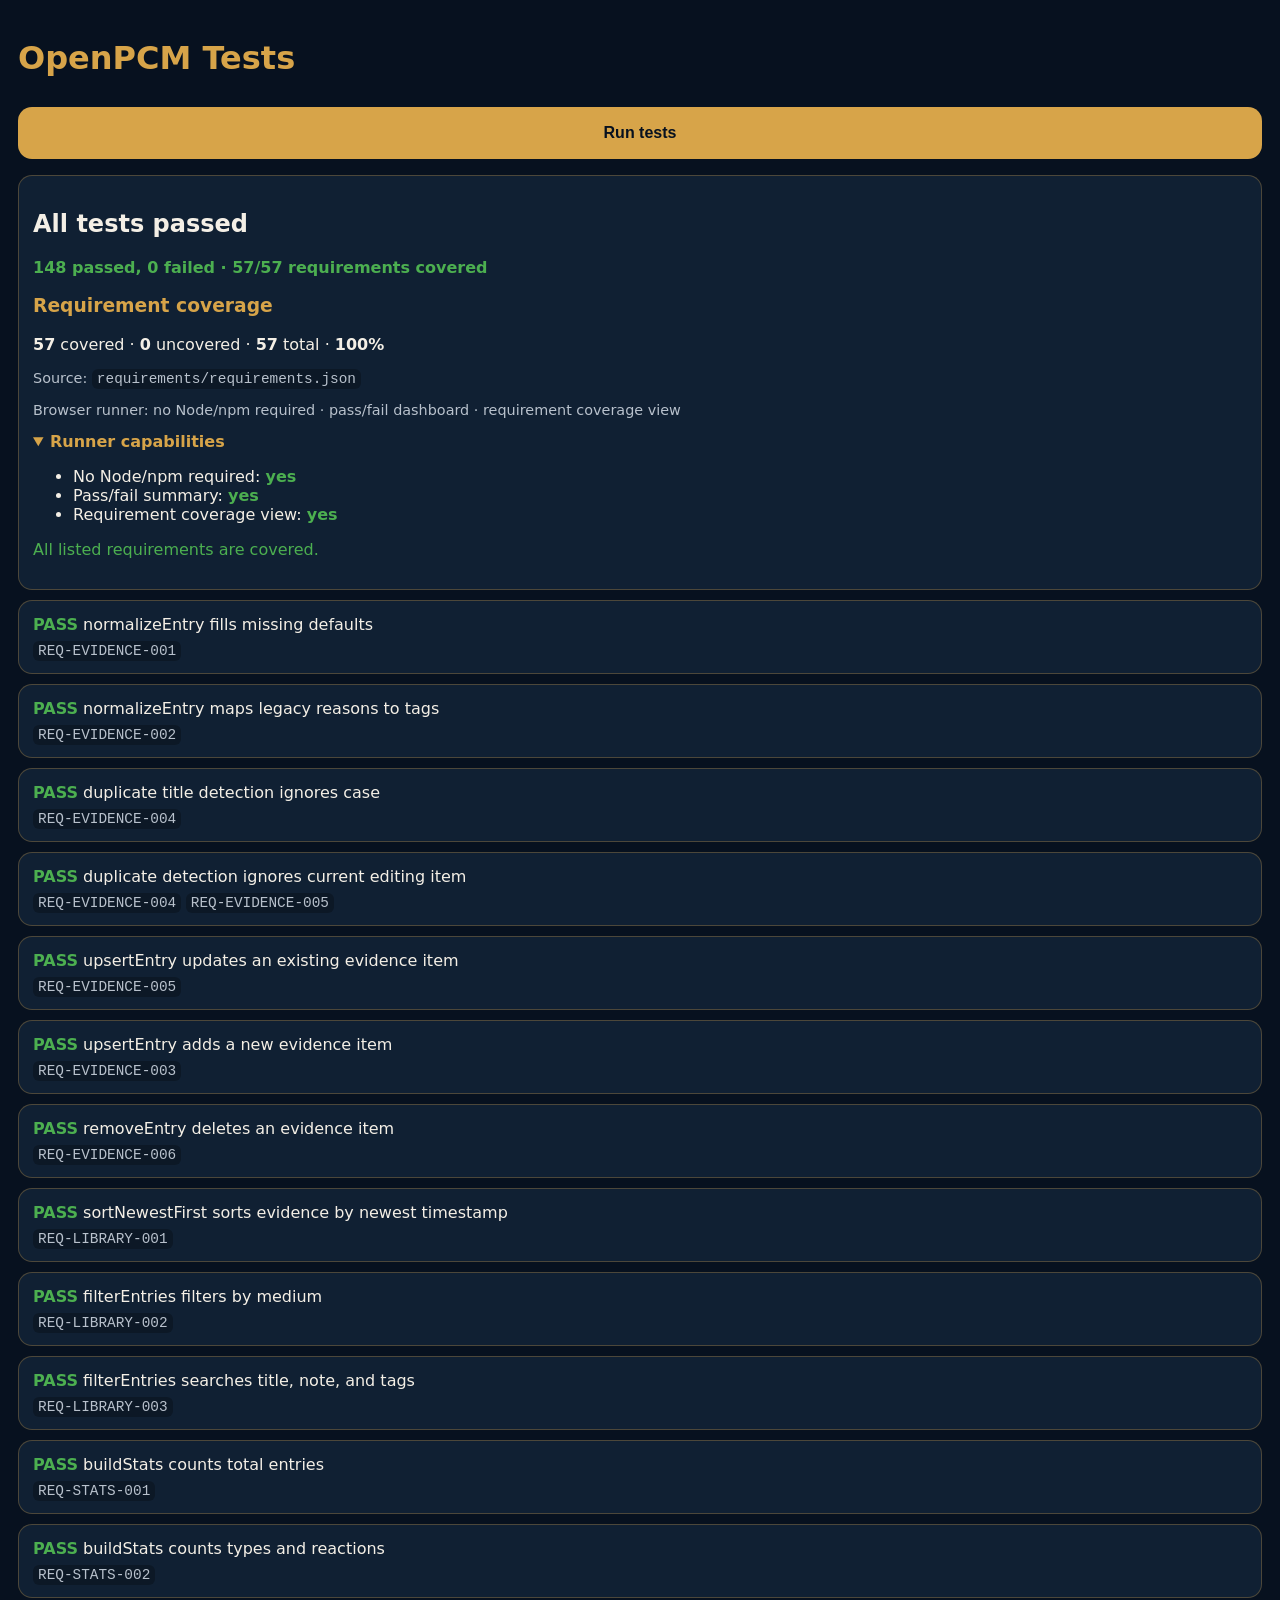
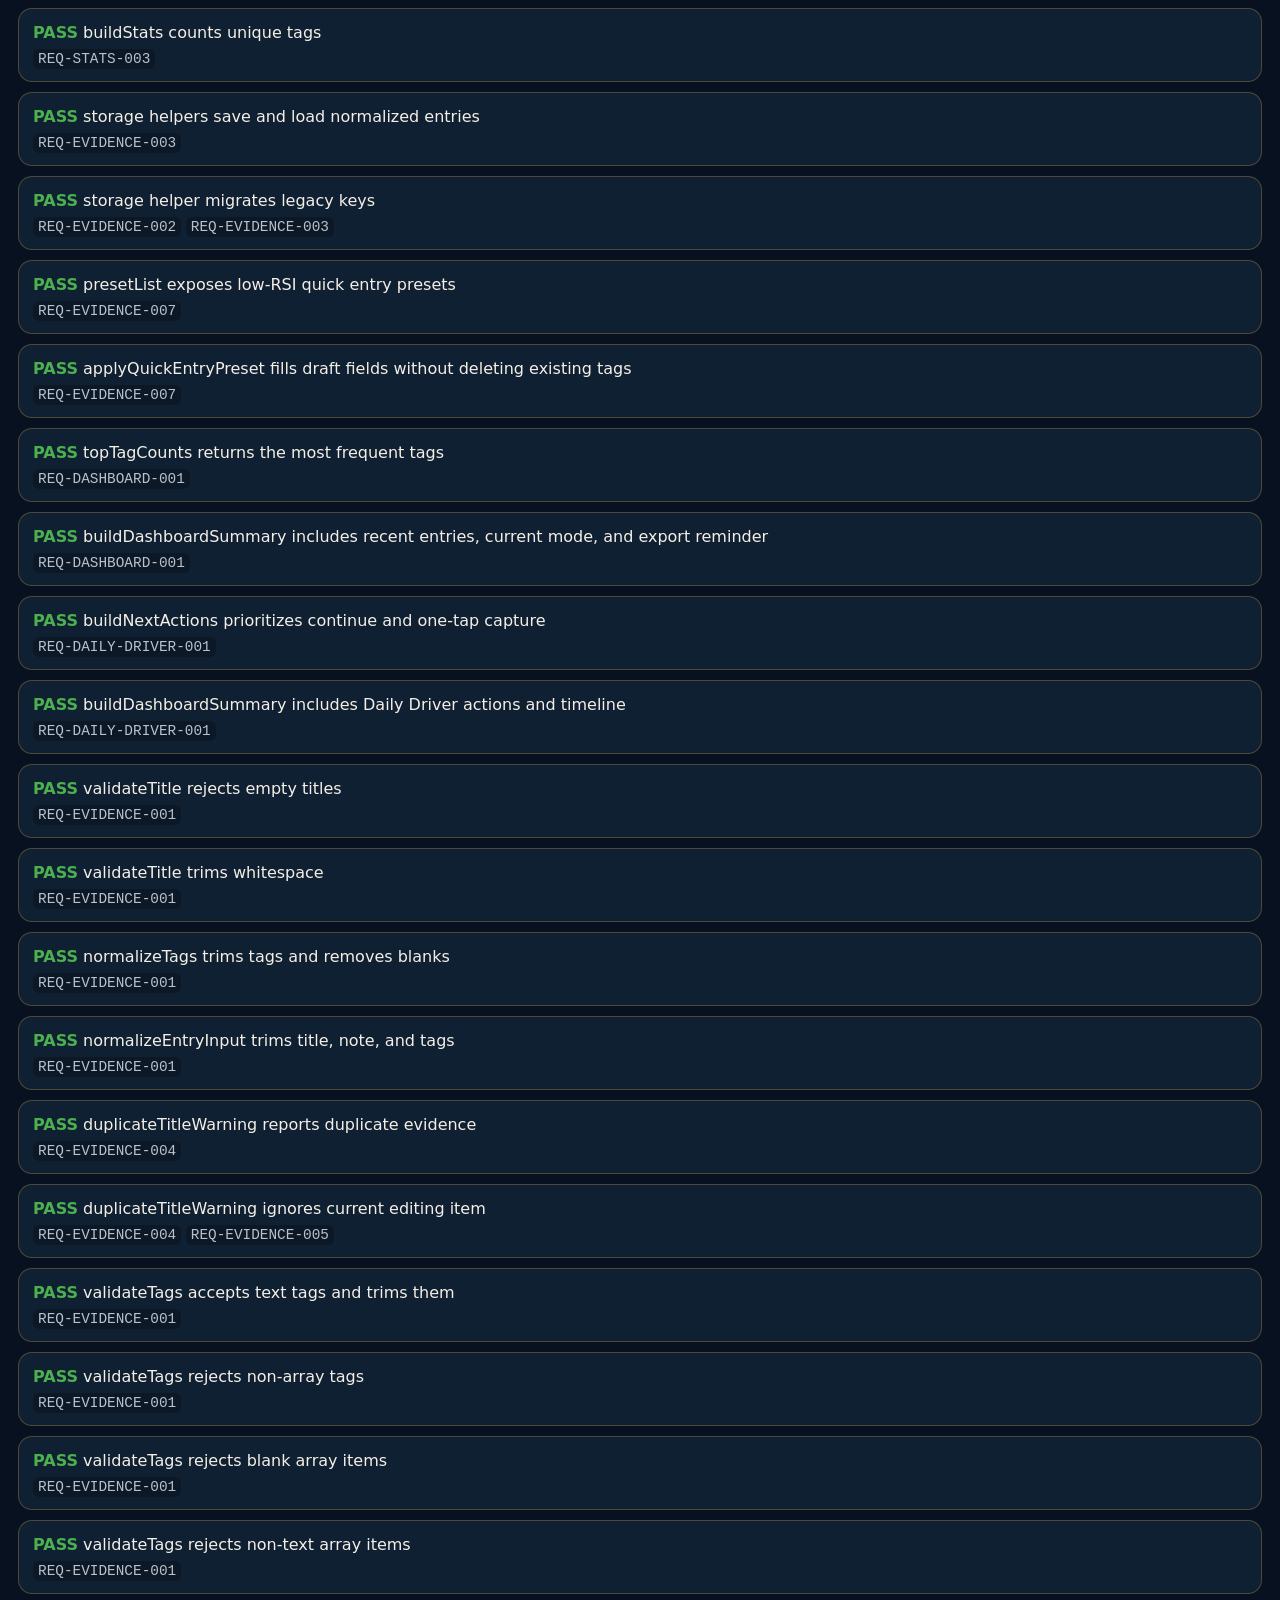
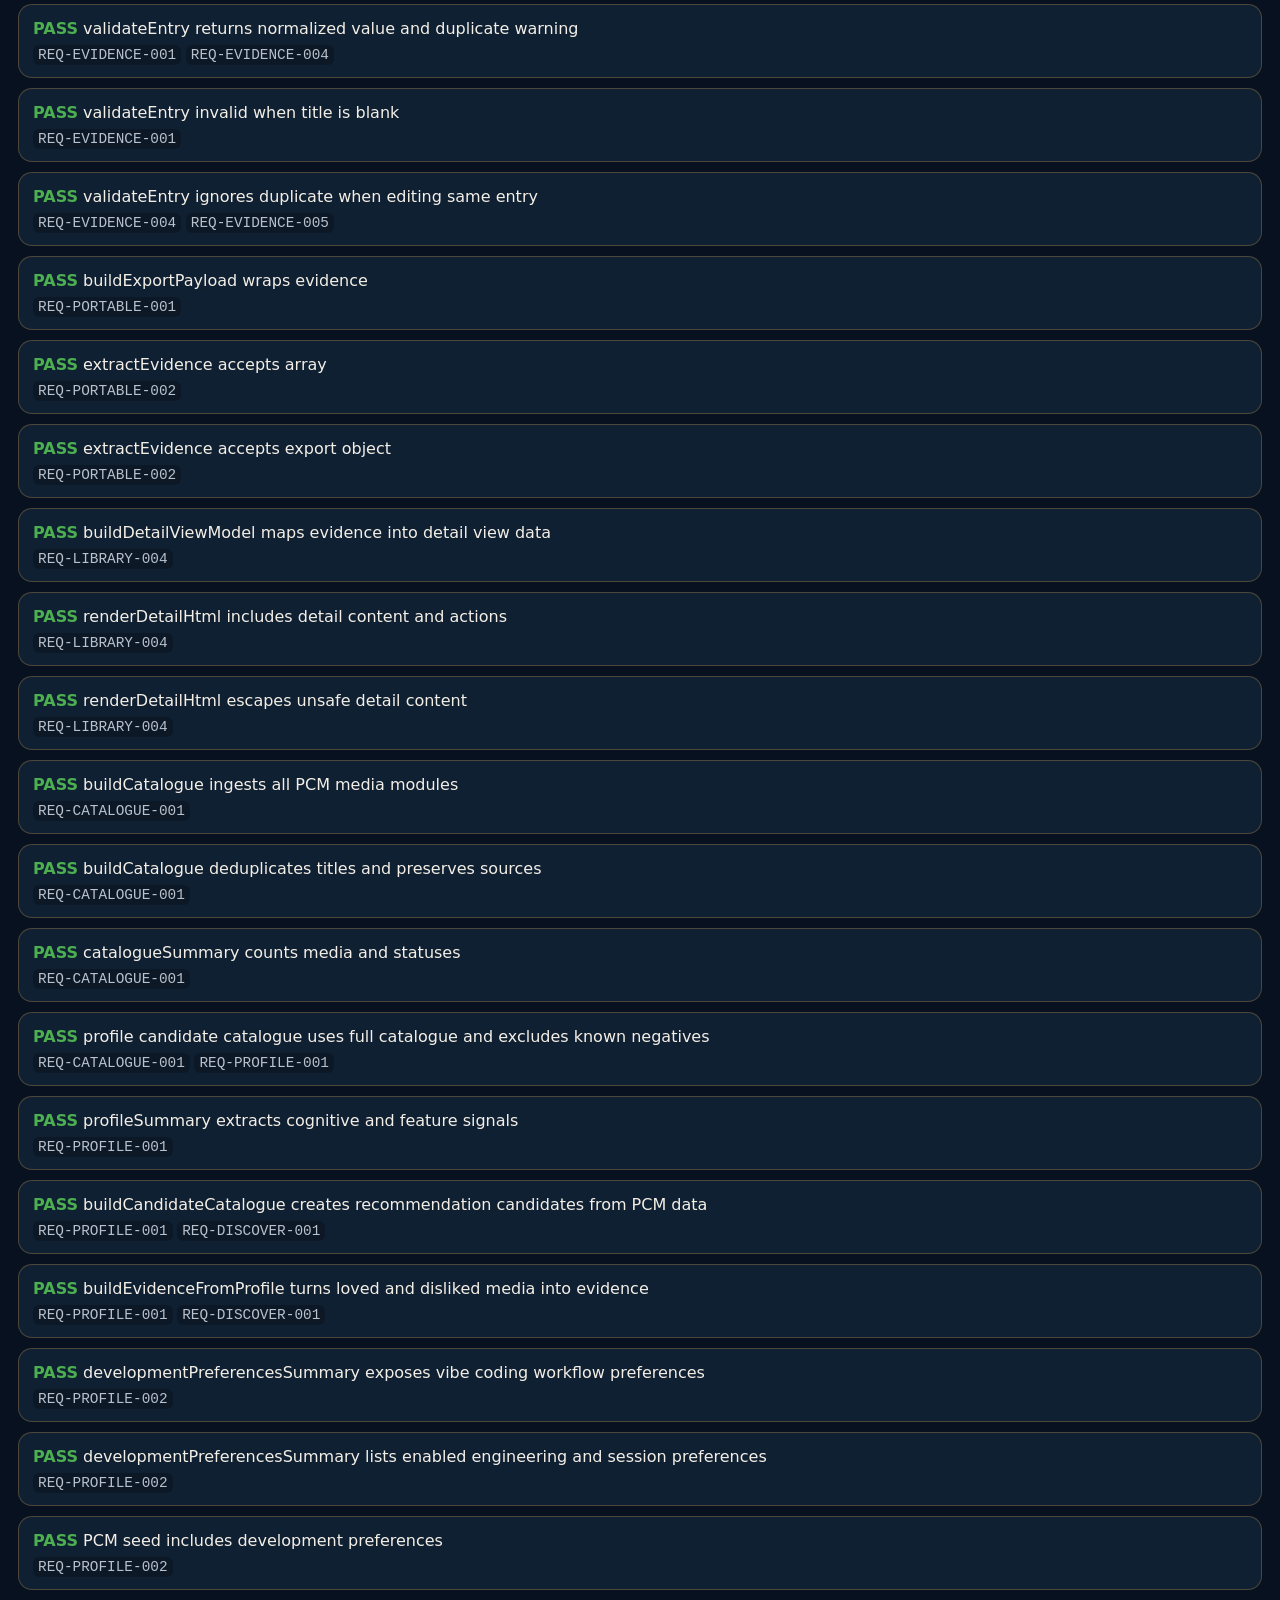
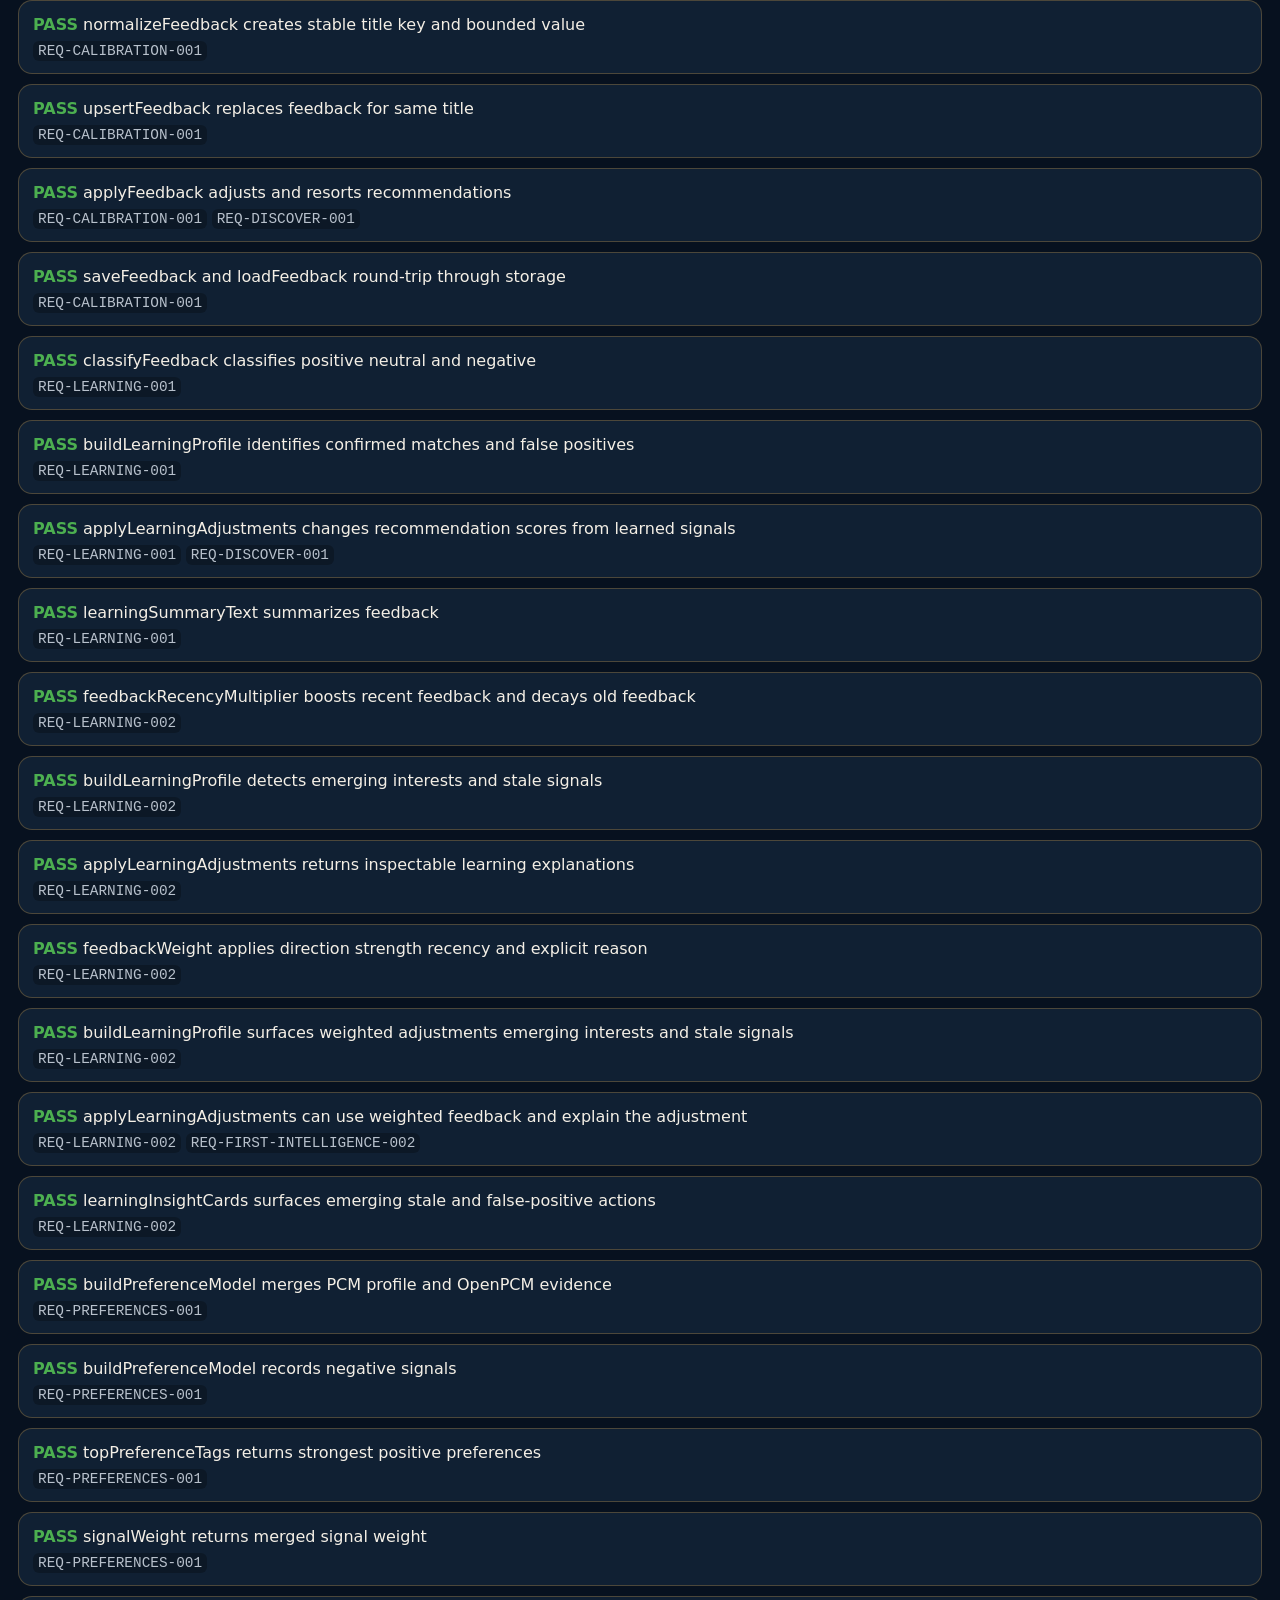
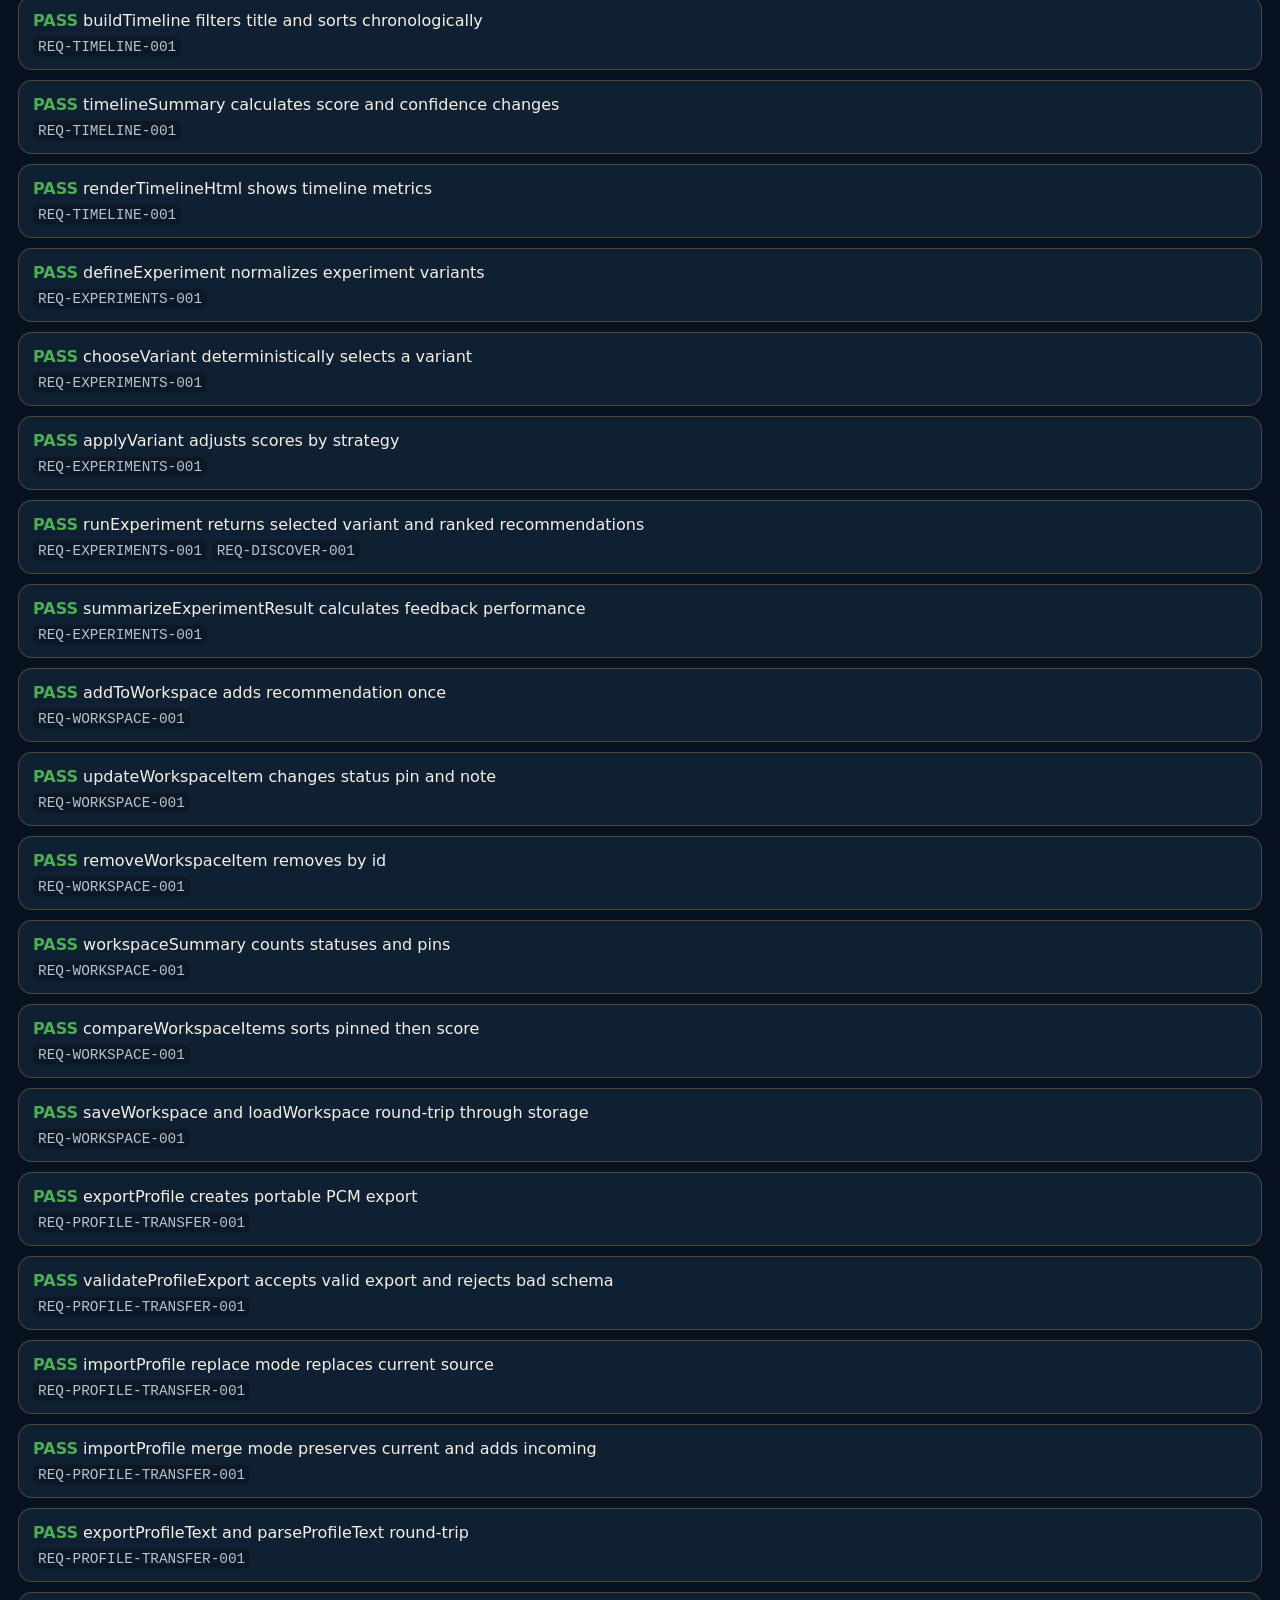
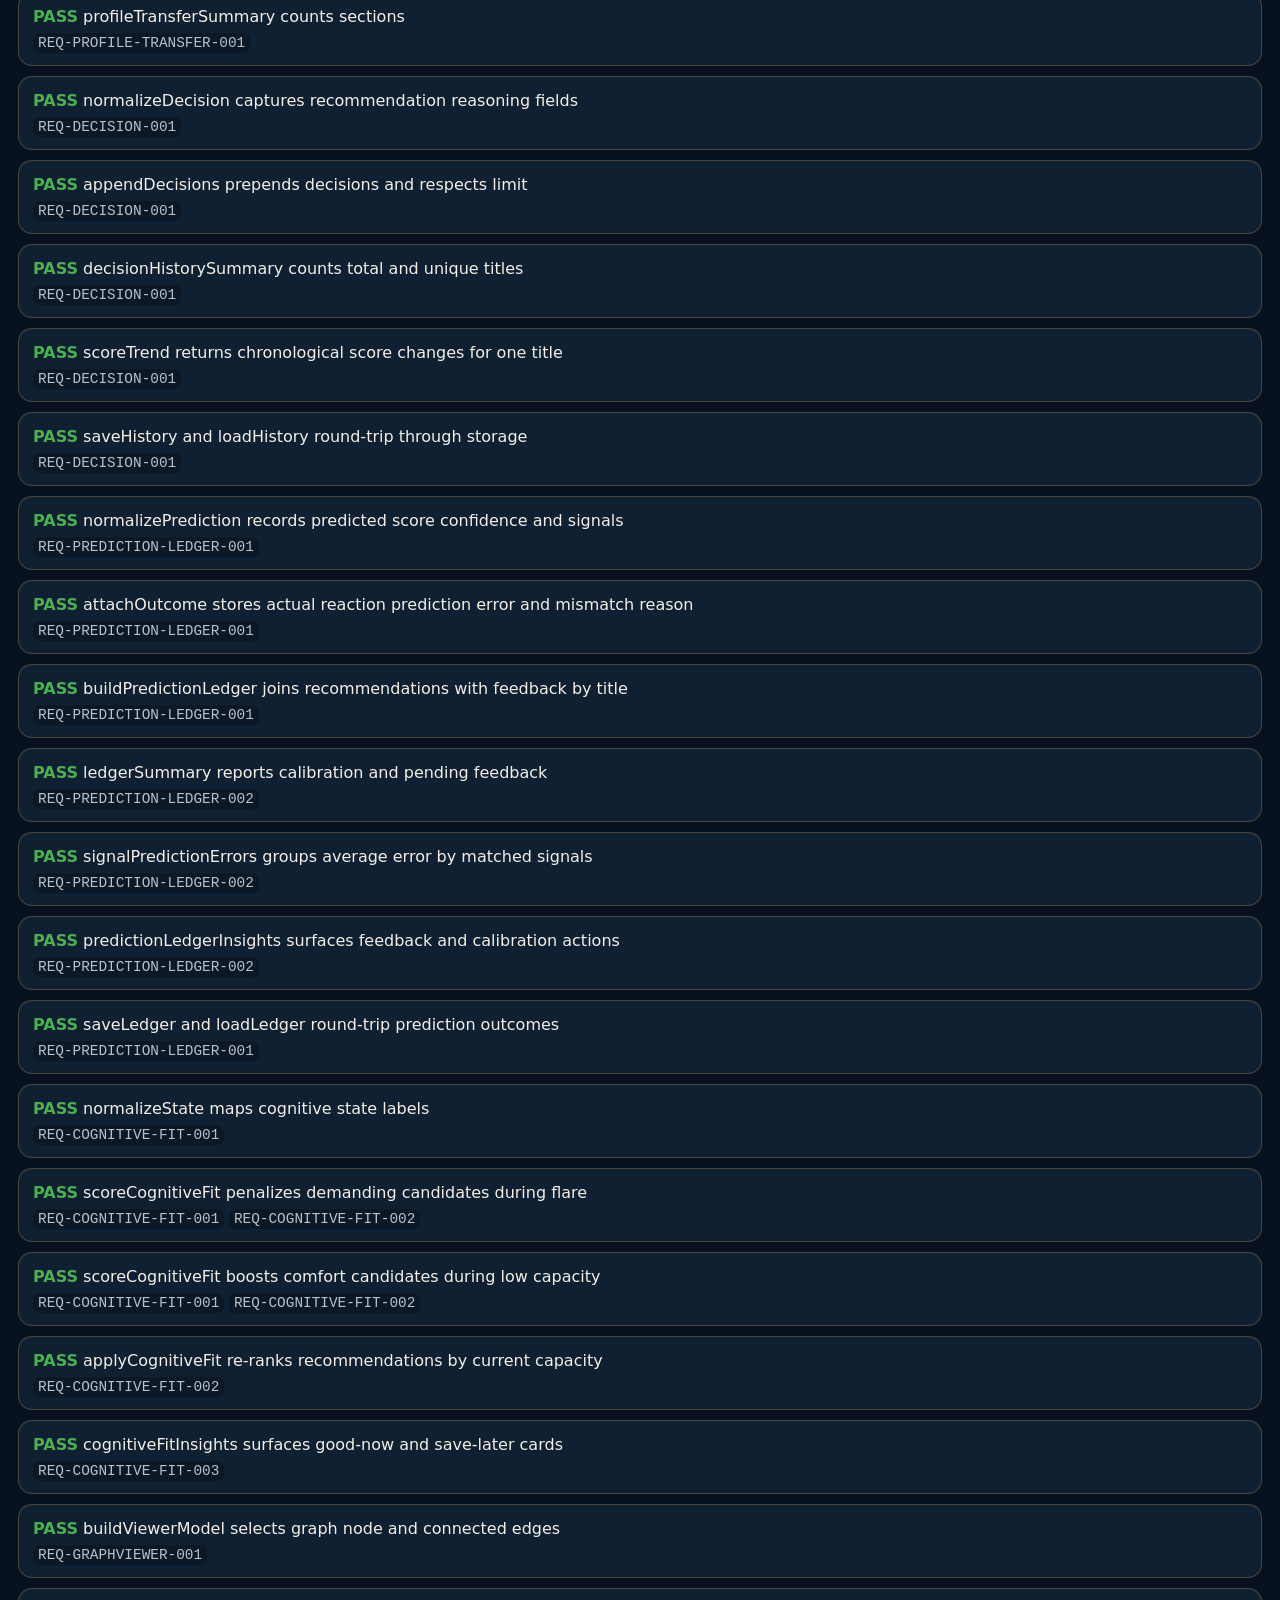
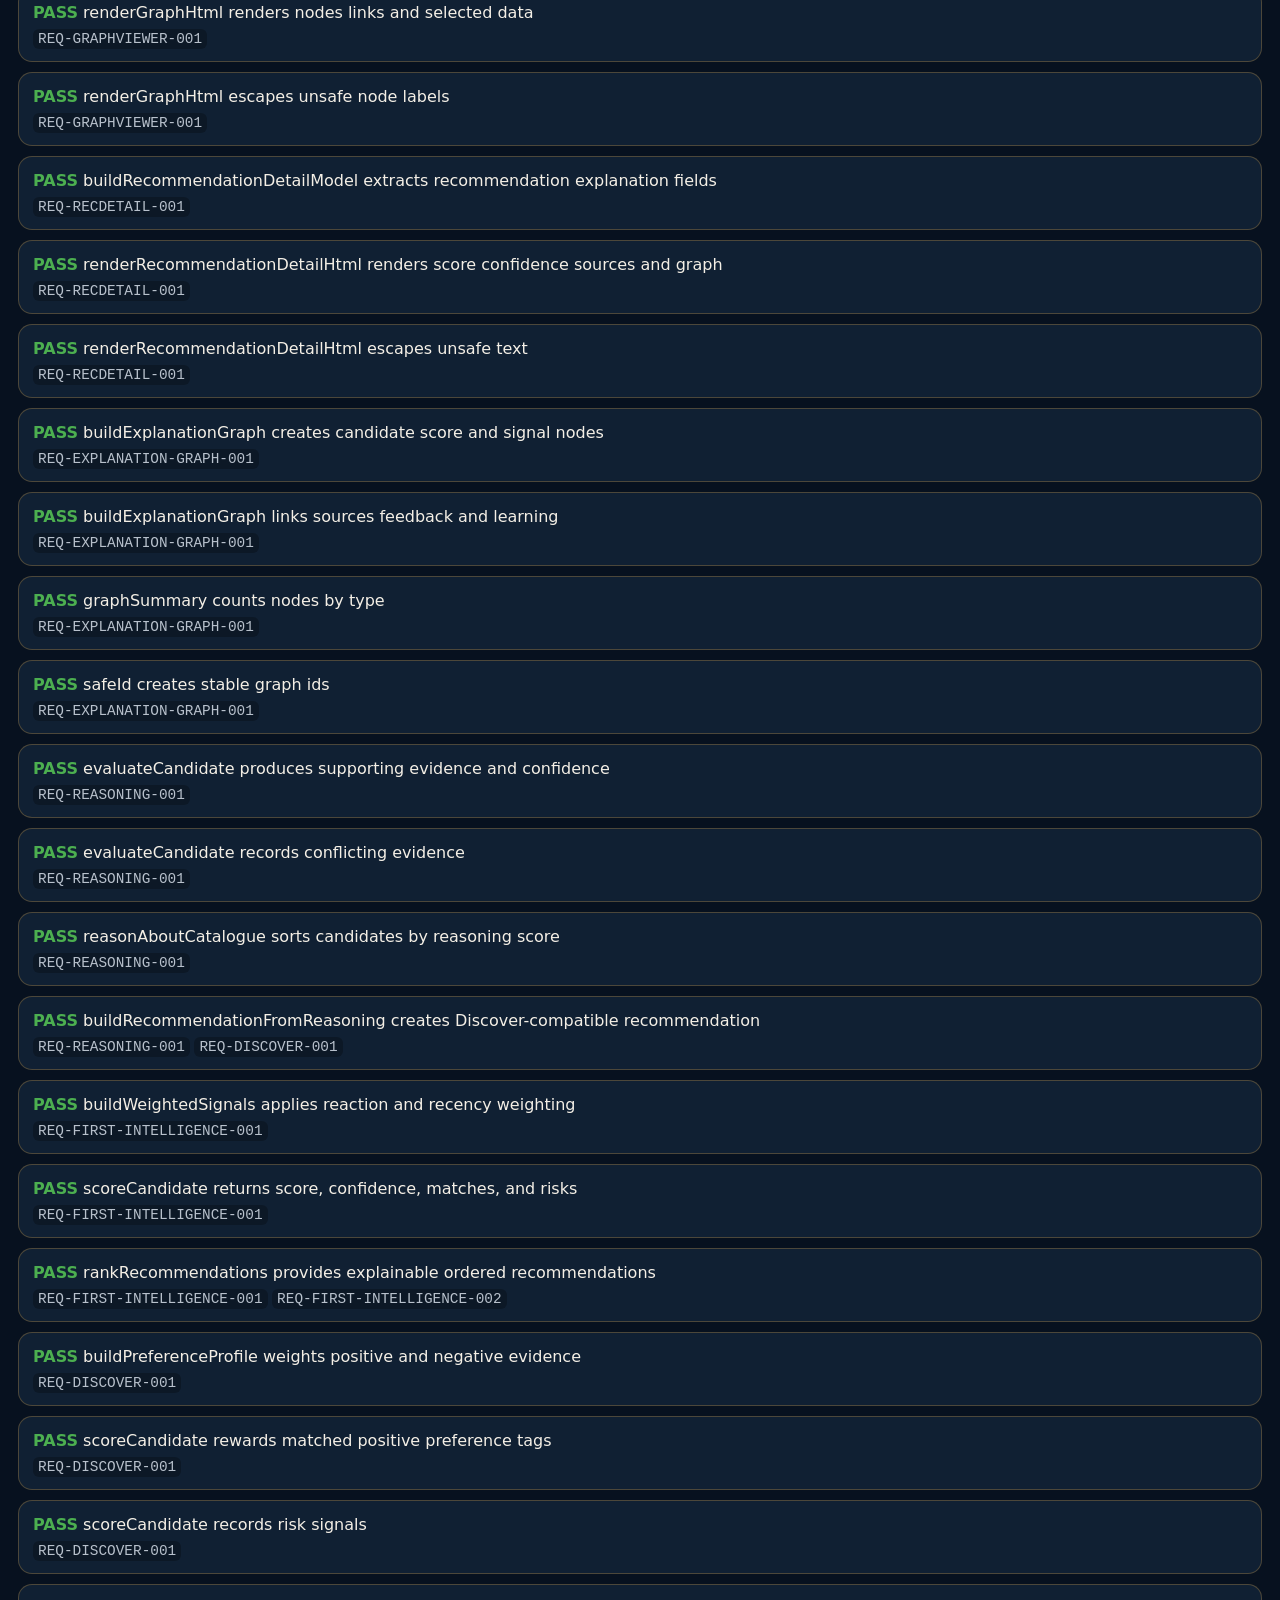
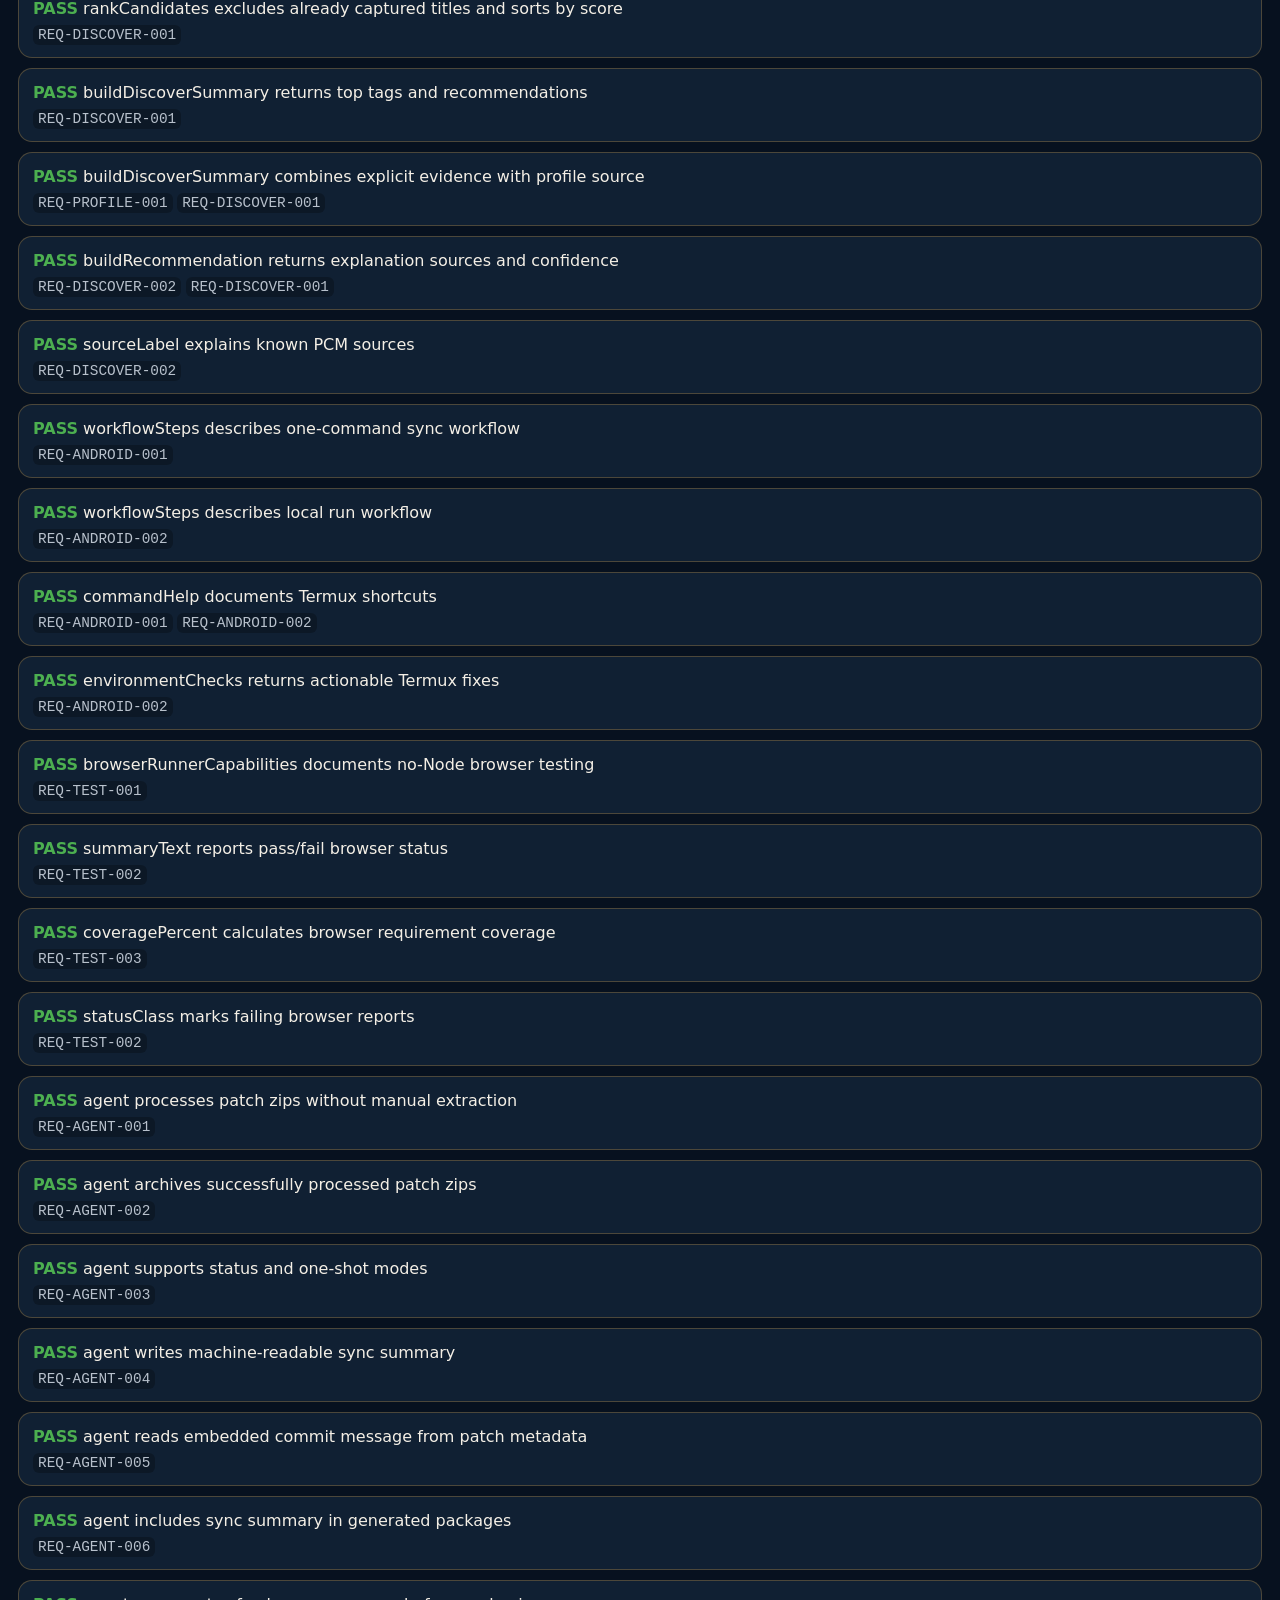
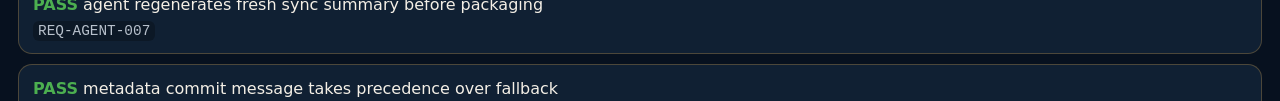
==== tests/test.html @ 7d09551d "feat(recommendations): add prediction ledger calibration loop" ====
<!doctype html>
<html lang="en">
<head>
  <meta charset="utf-8">
  <title>OpenPCM Tests</title>
  <meta name="viewport" content="width=device-width, initial-scale=1">
  <style>
    :root { --bg:#07111f; --surface:#102033; --text:#f4efe6; --muted:#b8c1cc; --gold:#d7a449; --green:#4caf50; --red:#c94b4b; }
    body { margin:0; background:var(--bg); color:var(--text); font-family:system-ui,sans-serif; padding:18px; }
    h1,h3 { color:var(--gold); }
    .summary,.test { background:var(--surface); border:1px solid rgba(215,164,73,.3); border-radius:14px; padding:14px; margin-bottom:10px; }
    .pass { color:var(--green); } .fail { color:var(--red); }
    .reqs { margin-top:8px; color:var(--muted); font-size:.9rem; }
    code { background:rgba(0,0,0,.25); border-radius:6px; padding:2px 5px; }
    pre { white-space:pre-wrap; color:var(--muted); }
    button { width:100%; min-height:52px; border-radius:14px; border:none; background:var(--gold); color:#07111f; font-weight:800; font-size:1rem; margin:8px 0 16px; }
    summary { cursor:pointer; color:var(--gold); font-weight:700; }
  </style>
</head>
<body>
  <h1>OpenPCM Tests</h1>
  <button id="run">Run tests</button>
  <div id="results"></div>

  <script src="../src/data/pcm-seed.js"></script>
  <script src="../src/core/evidence.js"></script>
  <script src="../src/core/validation.js"></script>
  <script src="../src/core/detail.js"></script>
  <script src="../src/core/portable.js"></script>
  <script src="../src/core/catalogue.js"></script>
  <script src="../src/core/profile.js"></script>
  <script src="../src/core/calibration.js"></script>
  <script src="../src/core/learning.js"></script>
  <script src="../src/core/preferences.js"></script>
  <script src="../src/core/explanation-graph.js"></script>
  <script src="../src/core/reasoning.js"></script>
  <script src="../src/core/first-intelligence.js"></script>
  <script src="../src/core/discover.js"></script>
  <script src="../src/core/decision-history.js"></script>
  <script src="../src/core/prediction-ledger.js"></script>
  <script src="../src/core/cognitive-fit.js"></script>
  <script src="../src/core/recommendation-timeline.js"></script>
  <script src="../src/core/experiments.js"></script>
  <script src="../src/core/workspace.js"></script>
  <script src="../src/core/profile-transfer.js"></script>
  <script src="../src/core/graph-viewer.js"></script>
  <script src="../src/core/recommendation-detail.js"></script>
  <script src="../src/core/android-workflow.js"></script>
  <script src="../src/core/browser-testing.js"></script>
  <script src="test-harness.js"></script>
  <script src="test-runner.js"></script>
  <script src="evidence-tests.js"></script>
  <script src="validation-tests.js"></script>
  <script src="portable-tests.js"></script>
  <script src="detail-tests.js"></script>
  <script src="catalogue-tests.js"></script>
  <script src="profile-tests.js"></script>
  <script src="profile-devprefs-tests.js"></script>
  <script src="calibration-tests.js"></script>
  <script src="learning-tests.js"></script>
  <script src="preferences-tests.js"></script>
  <script src="recommendation-timeline-tests.js"></script>
  <script src="experiments-tests.js"></script>
  <script src="workspace-tests.js"></script>
  <script src="profile-transfer-tests.js"></script>
  <script src="decision-history-tests.js"></script>
  <script src="prediction-ledger-tests.js"></script>
  <script src="cognitive-fit-tests.js"></script>
  <script src="graph-viewer-tests.js"></script>
  <script src="recommendation-detail-tests.js"></script>
  <script src="explanation-graph-tests.js"></script>
  <script src="reasoning-tests.js"></script>
  <script src="first-intelligence-tests.js"></script>
  <script src="discover-tests.js"></script>
  <script src="android-workflow-tests.js"></script>
  <script src="browser-testing-tests.js"></script>
  <script src="agent-tests.js"></script>
</body>
</html>
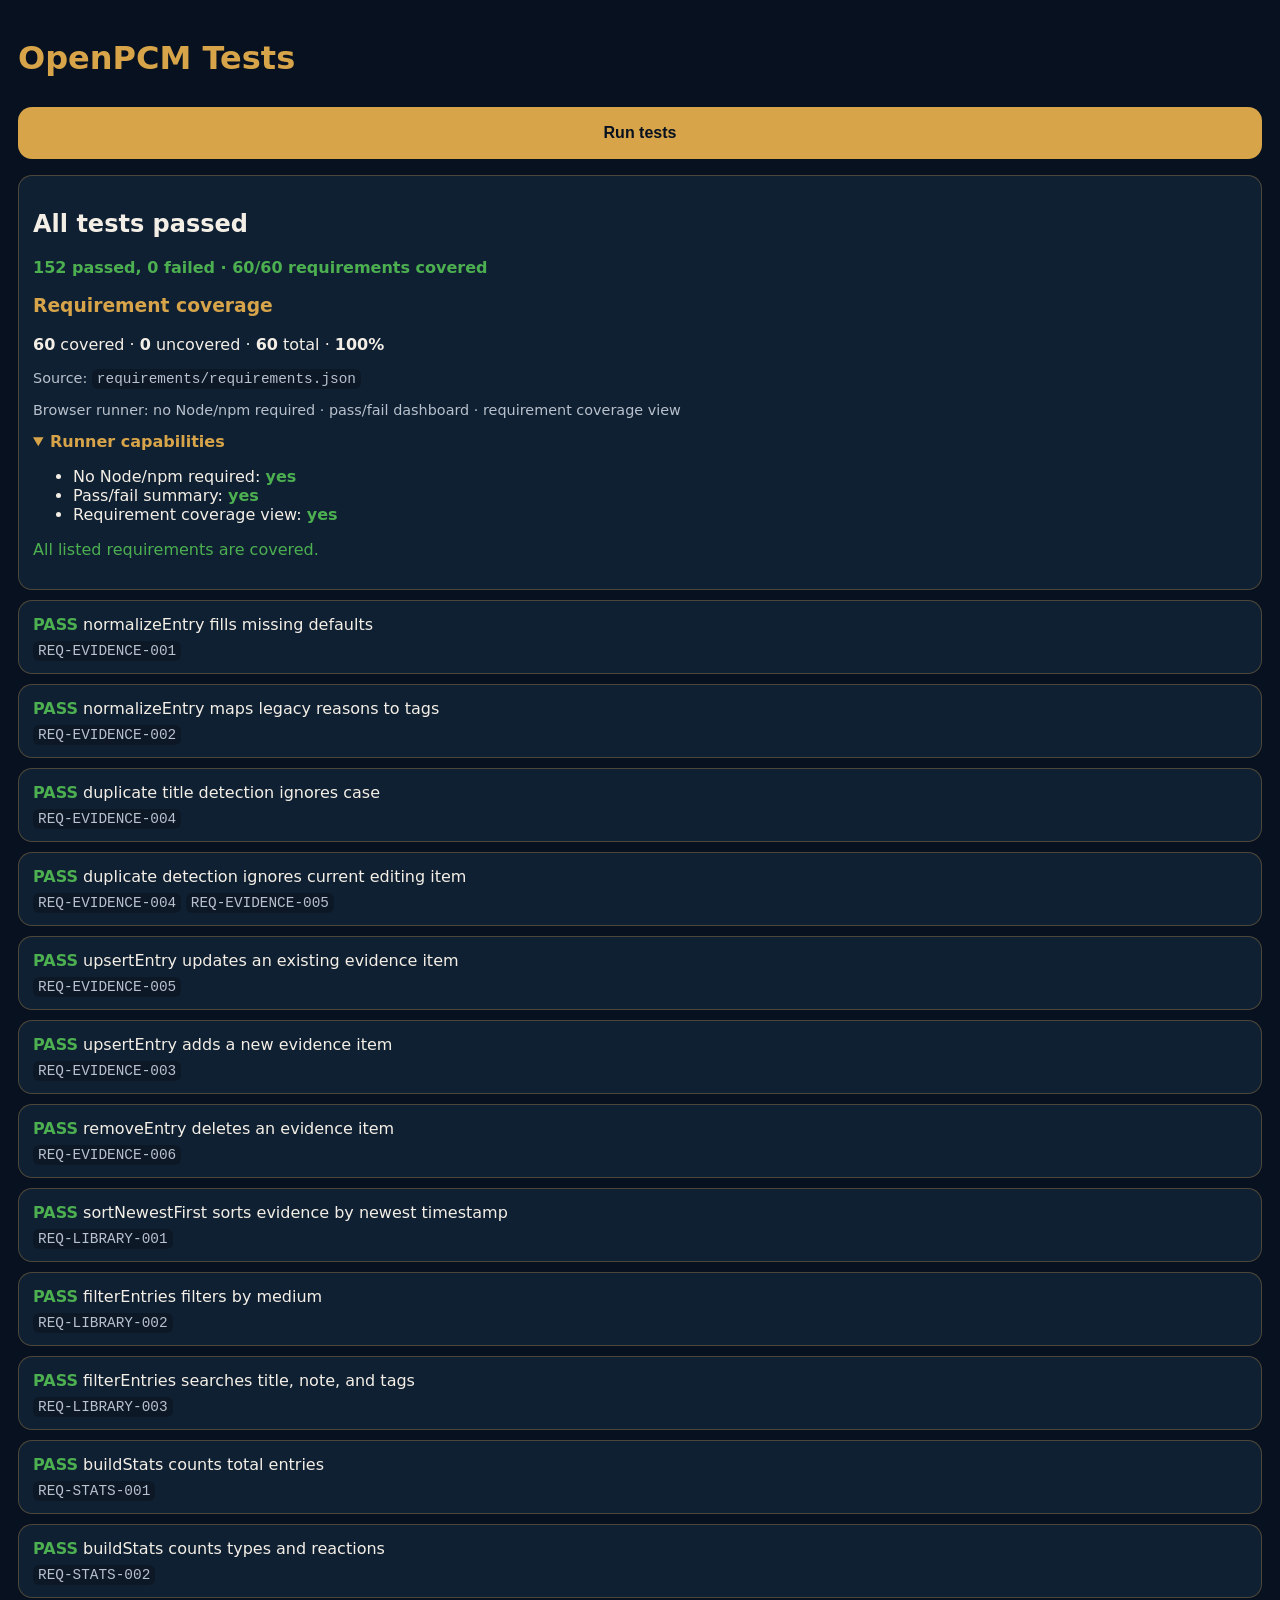
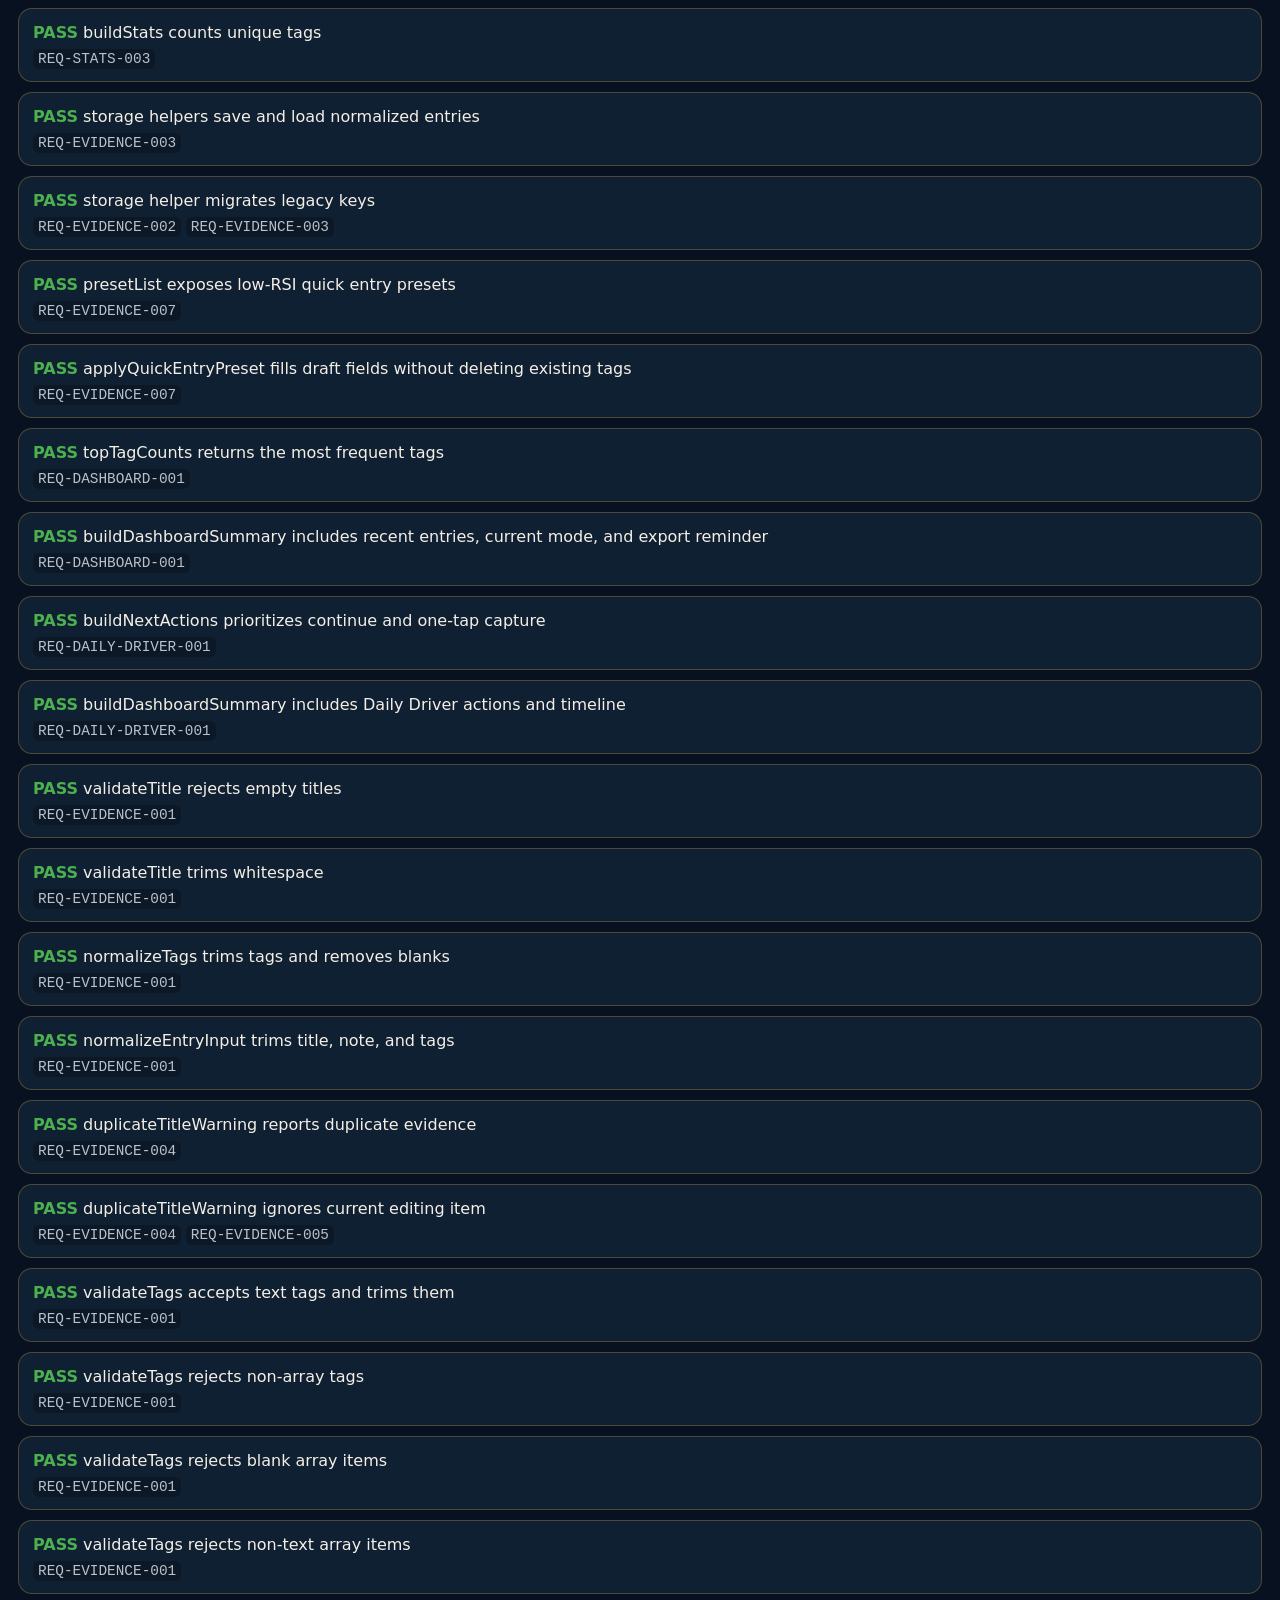
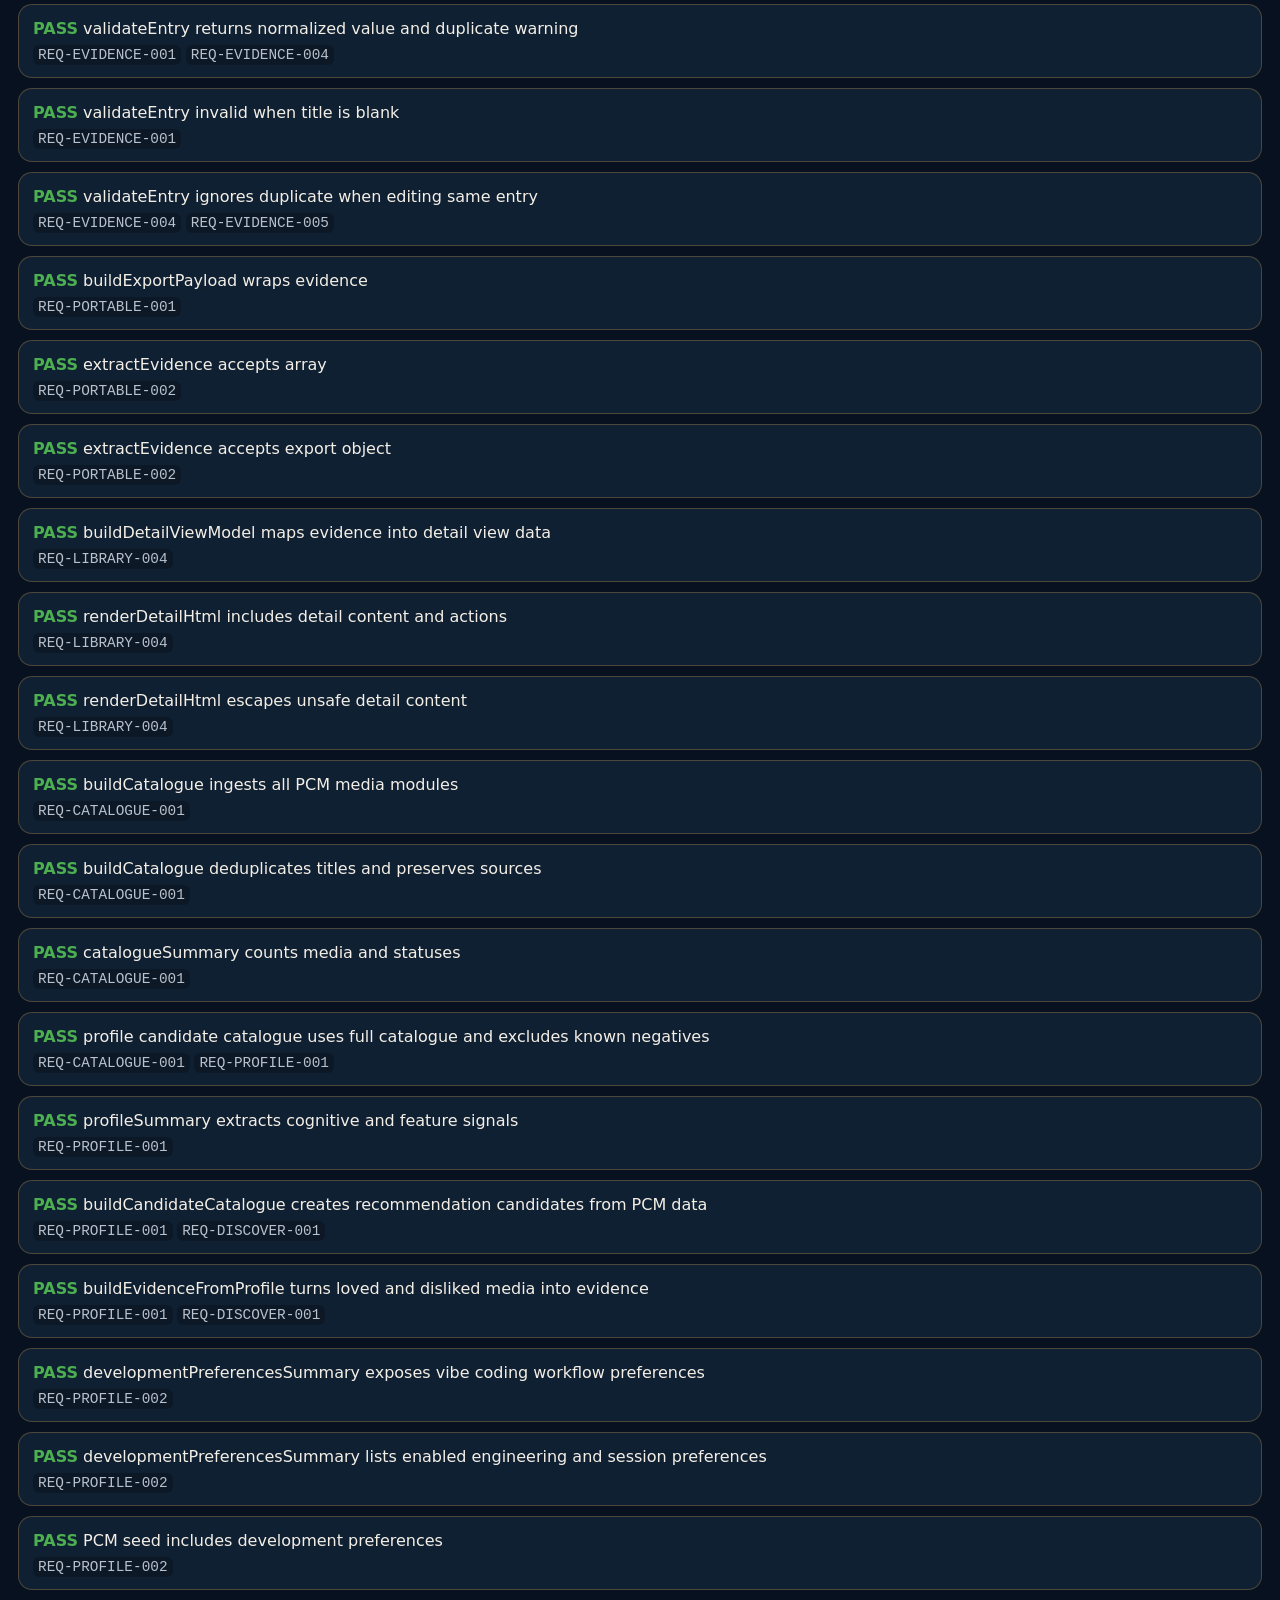
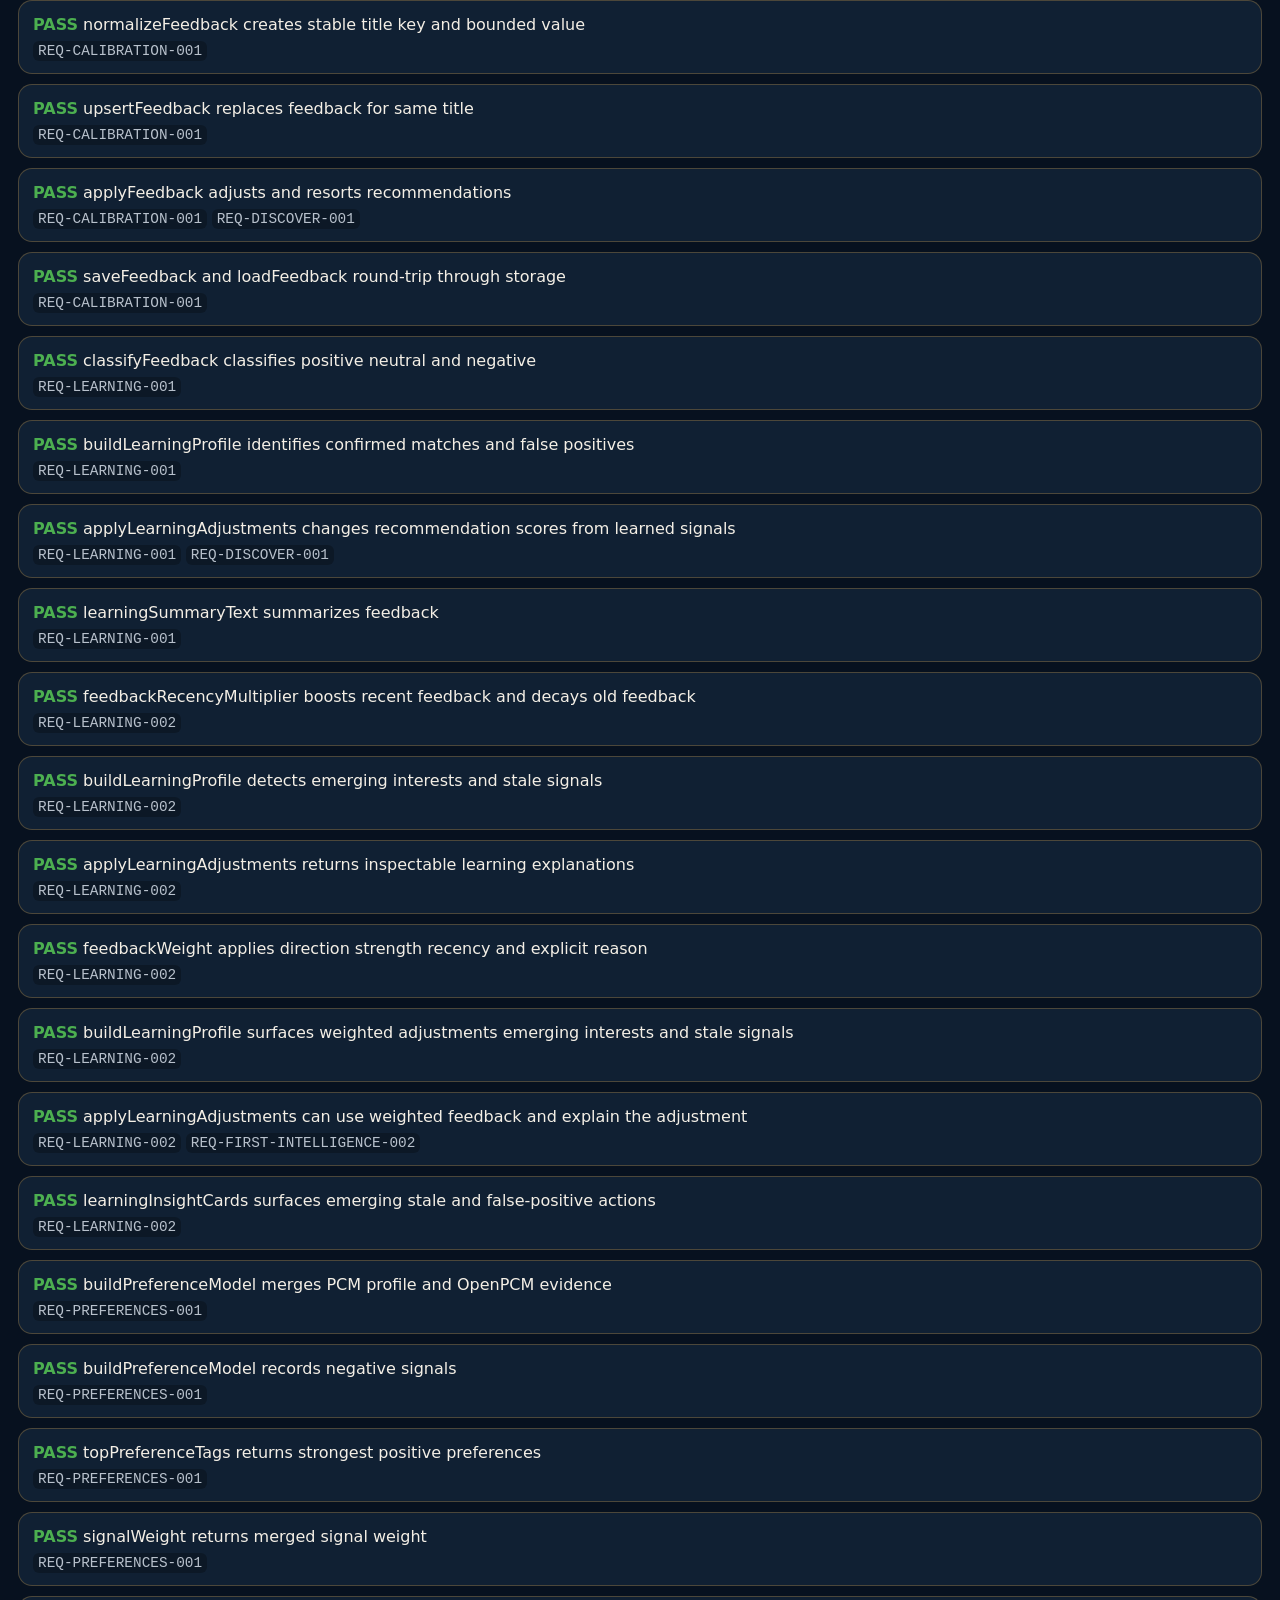
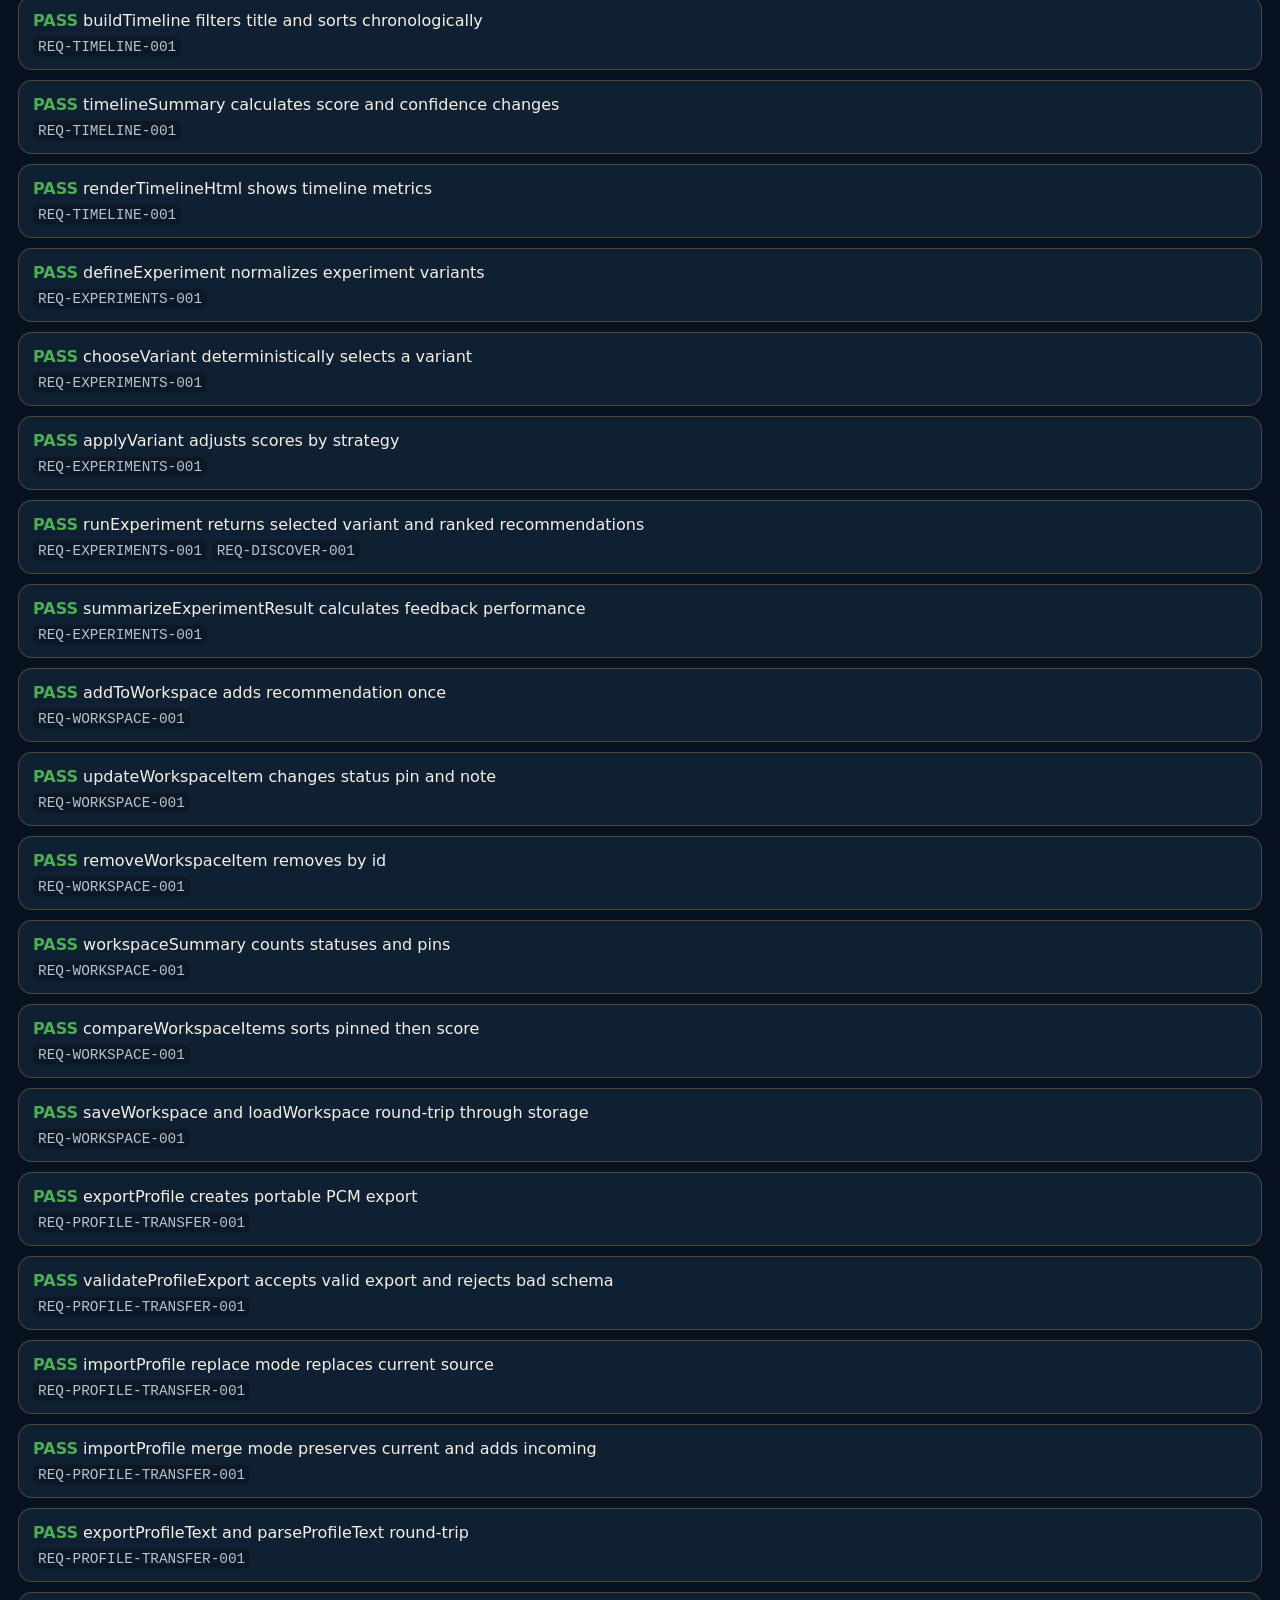
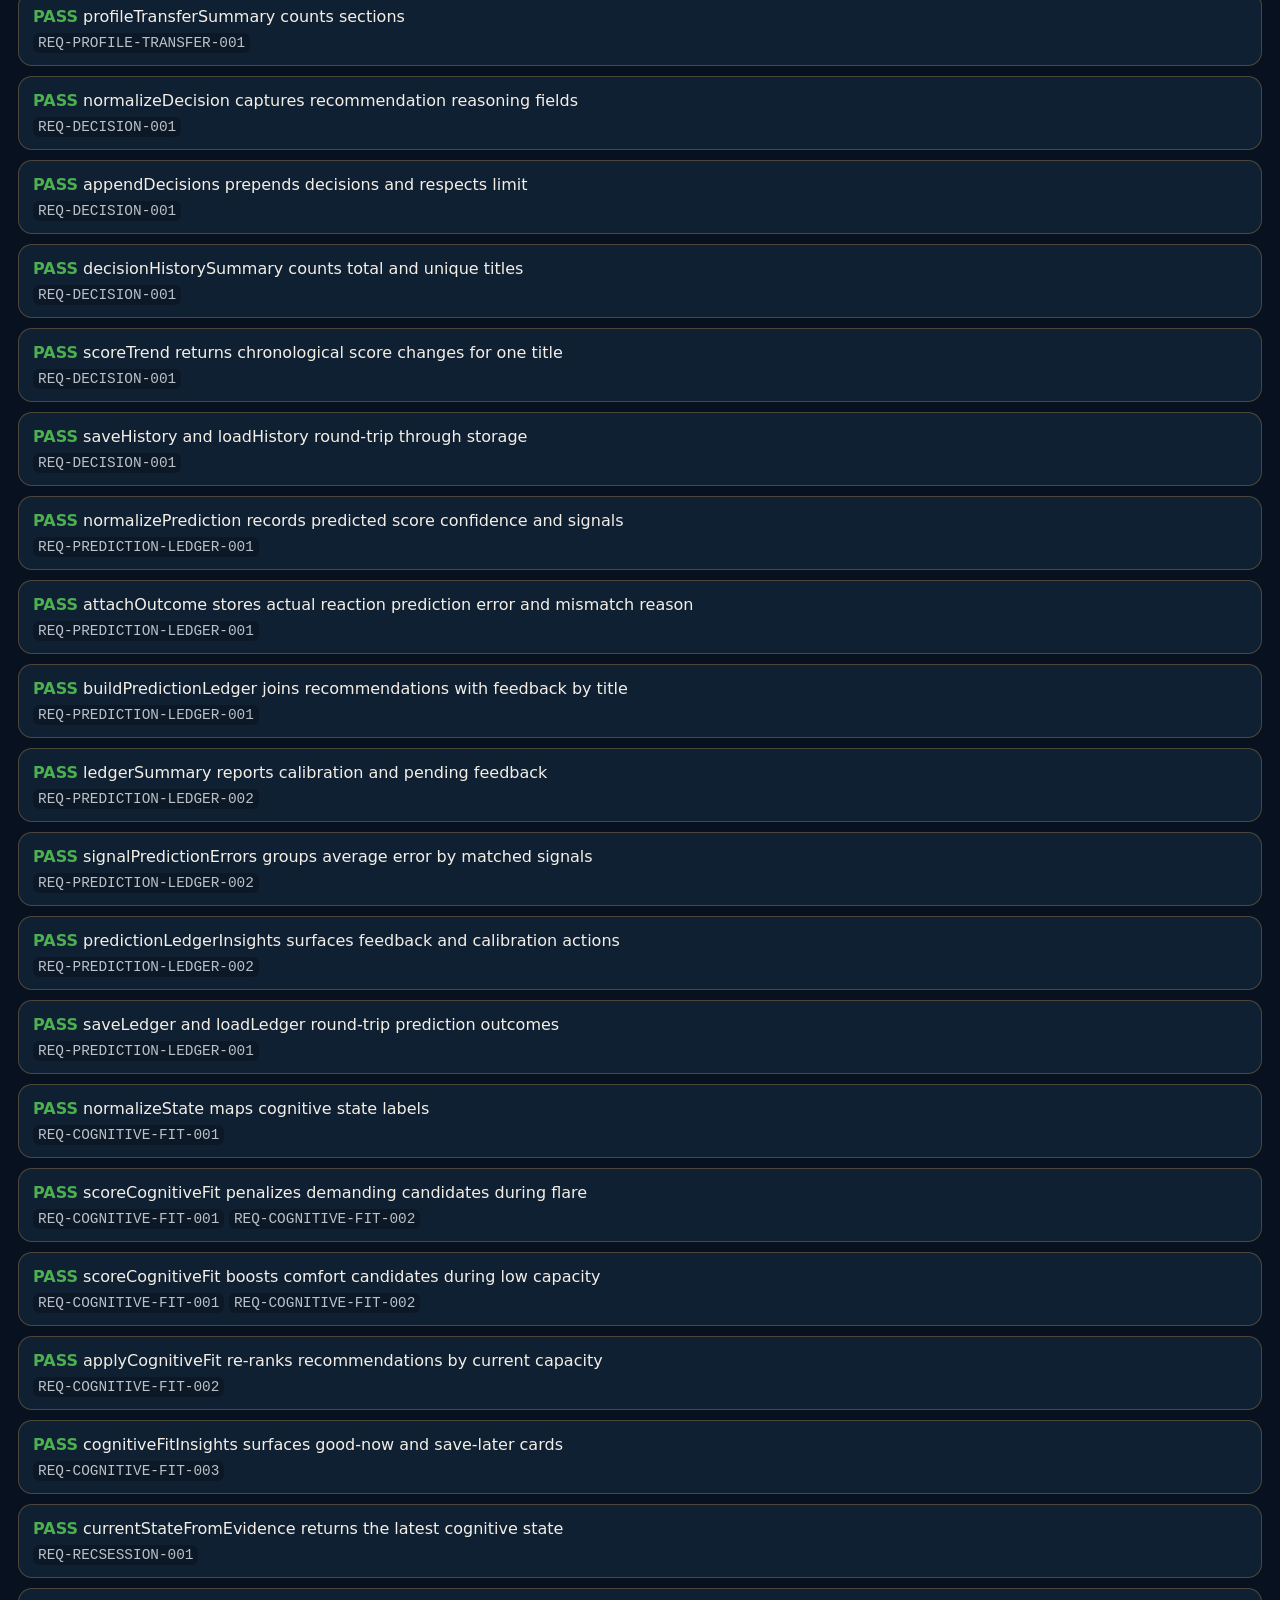
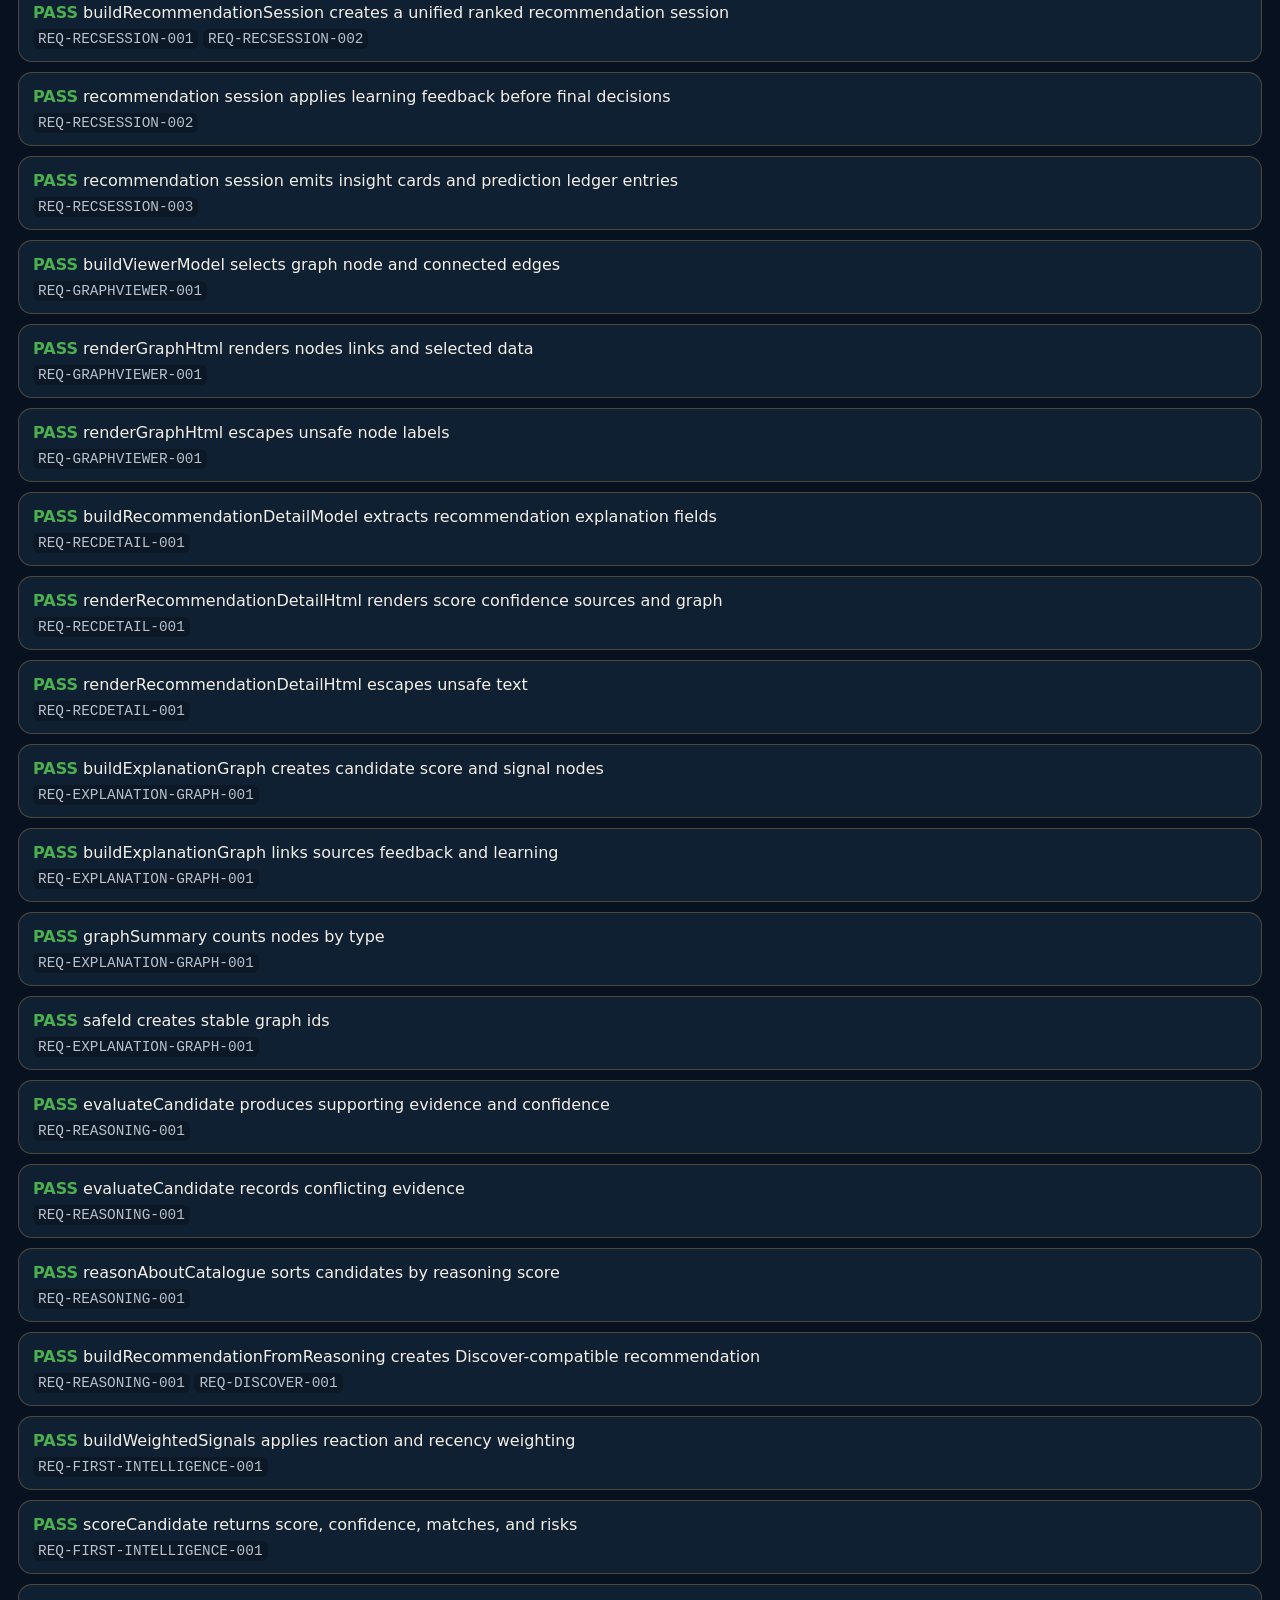
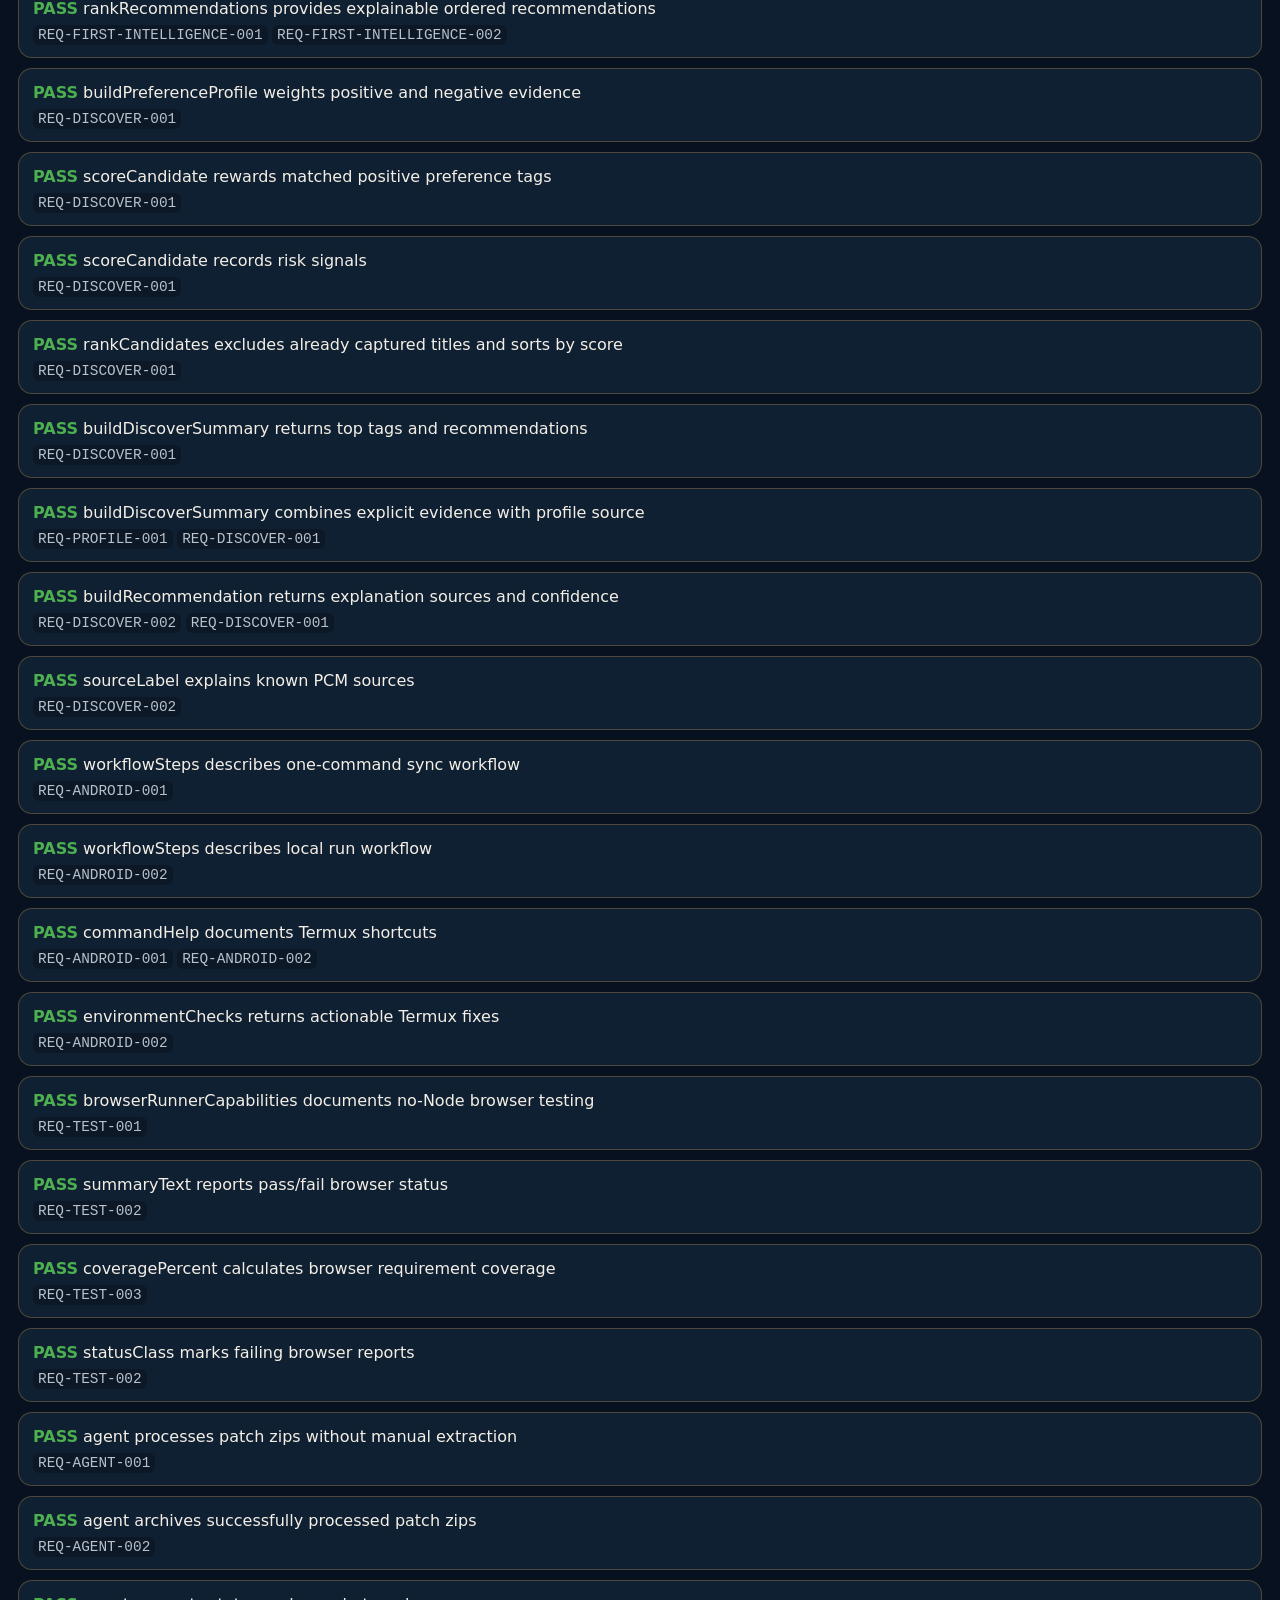
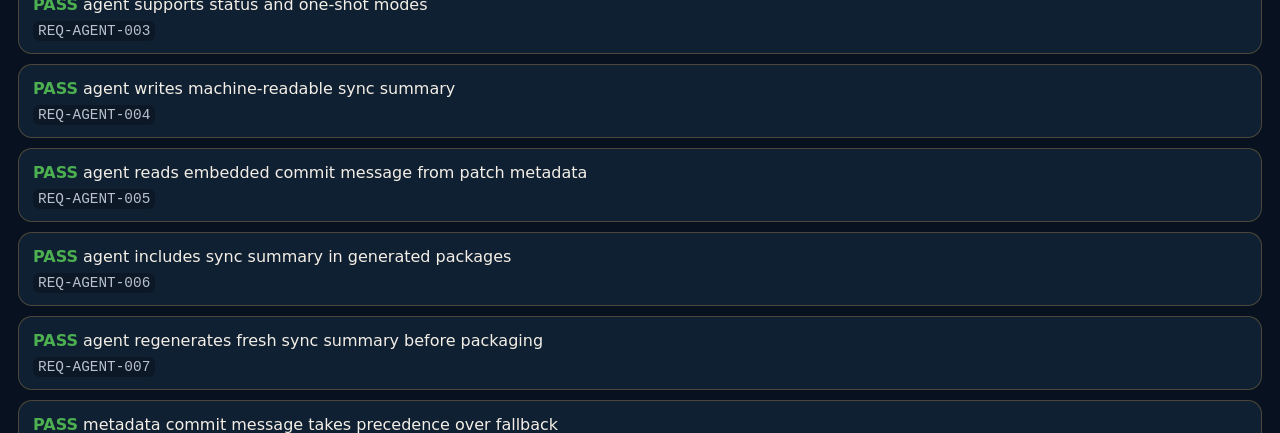
==== commit 5201a11d: "feat(recommendations): add unified recommendation sessions" ====
--- a/tests/test.html
+++ b/tests/test.html
@@ -39,6 +39,7 @@
   <script src="../src/core/decision-history.js"></script>
   <script src="../src/core/prediction-ledger.js"></script>
   <script src="../src/core/cognitive-fit.js"></script>
+  <script src="../src/core/recommendation-session.js"></script>
   <script src="../src/core/recommendation-timeline.js"></script>
   <script src="../src/core/experiments.js"></script>
   <script src="../src/core/workspace.js"></script>
@@ -66,6 +67,7 @@
   <script src="decision-history-tests.js"></script>
   <script src="prediction-ledger-tests.js"></script>
   <script src="cognitive-fit-tests.js"></script>
+  <script src="recommendation-session-tests.js"></script>
   <script src="graph-viewer-tests.js"></script>
   <script src="recommendation-detail-tests.js"></script>
   <script src="explanation-graph-tests.js"></script>
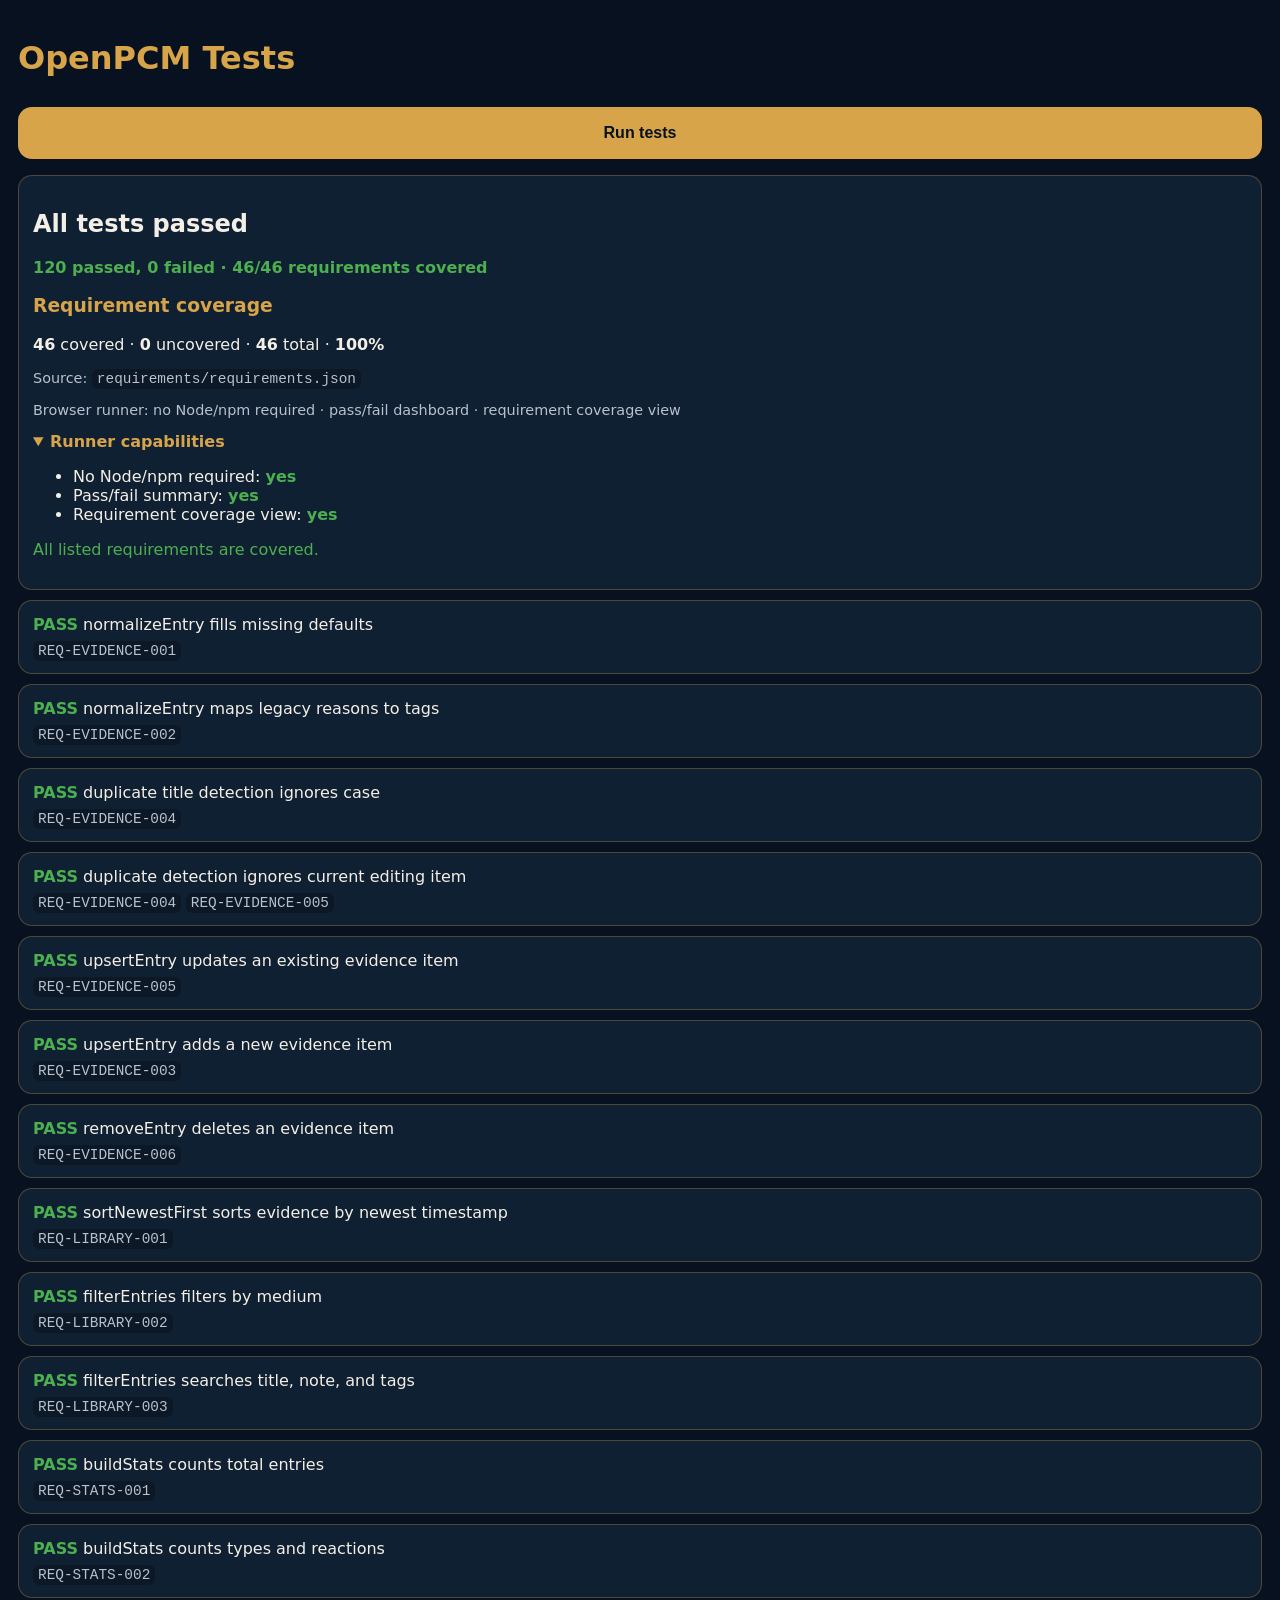
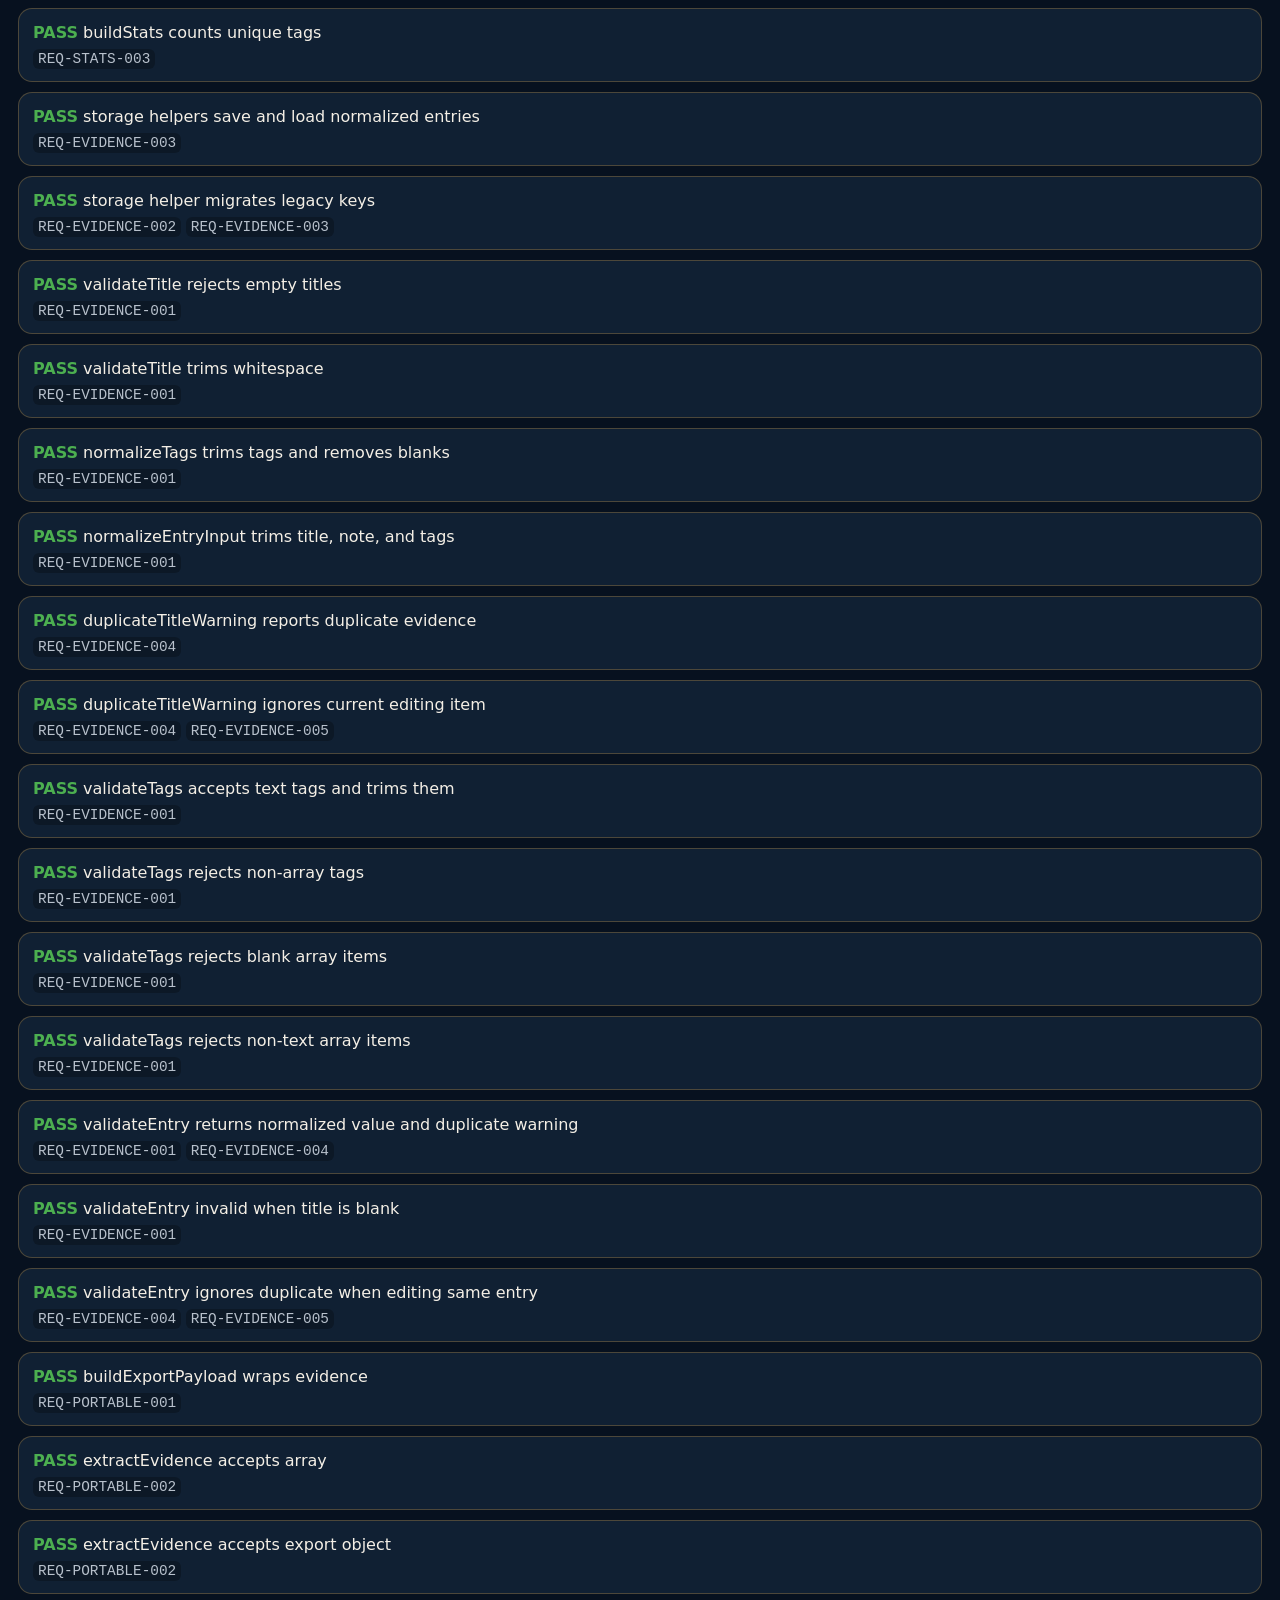
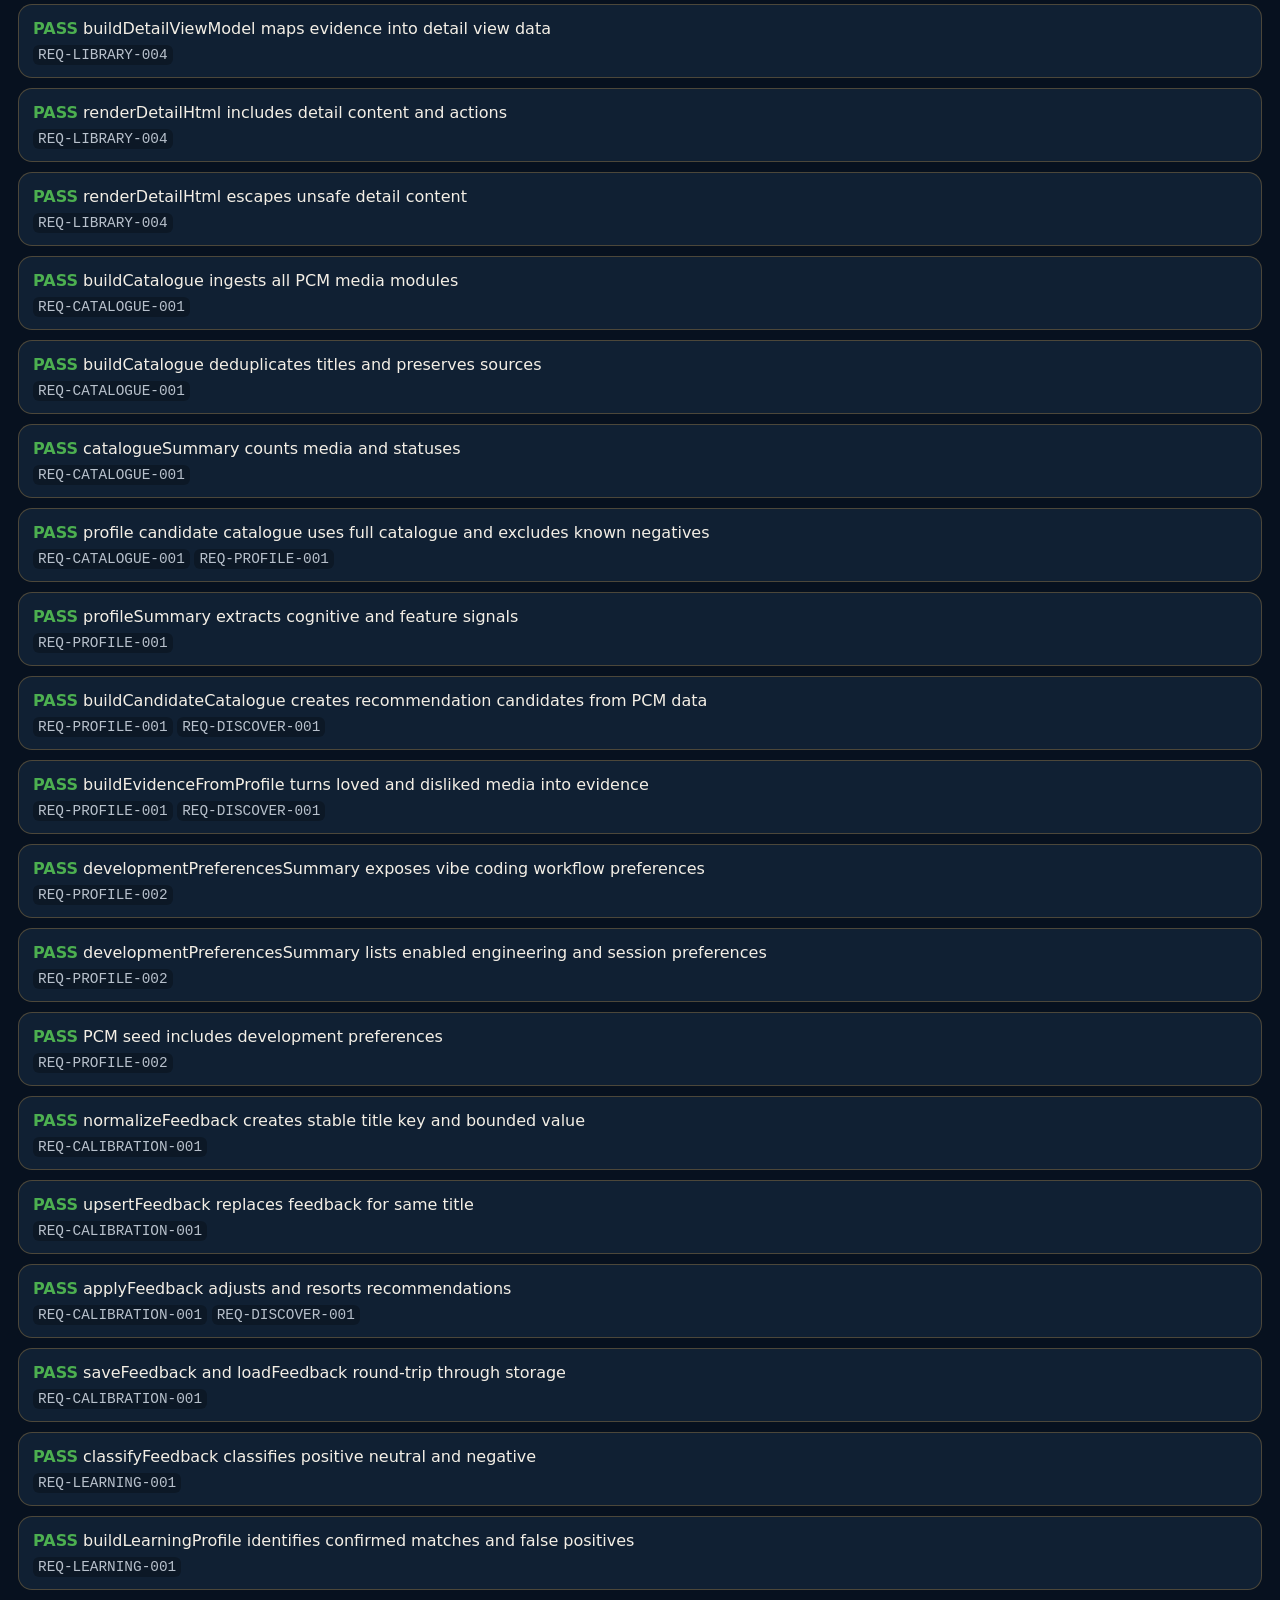
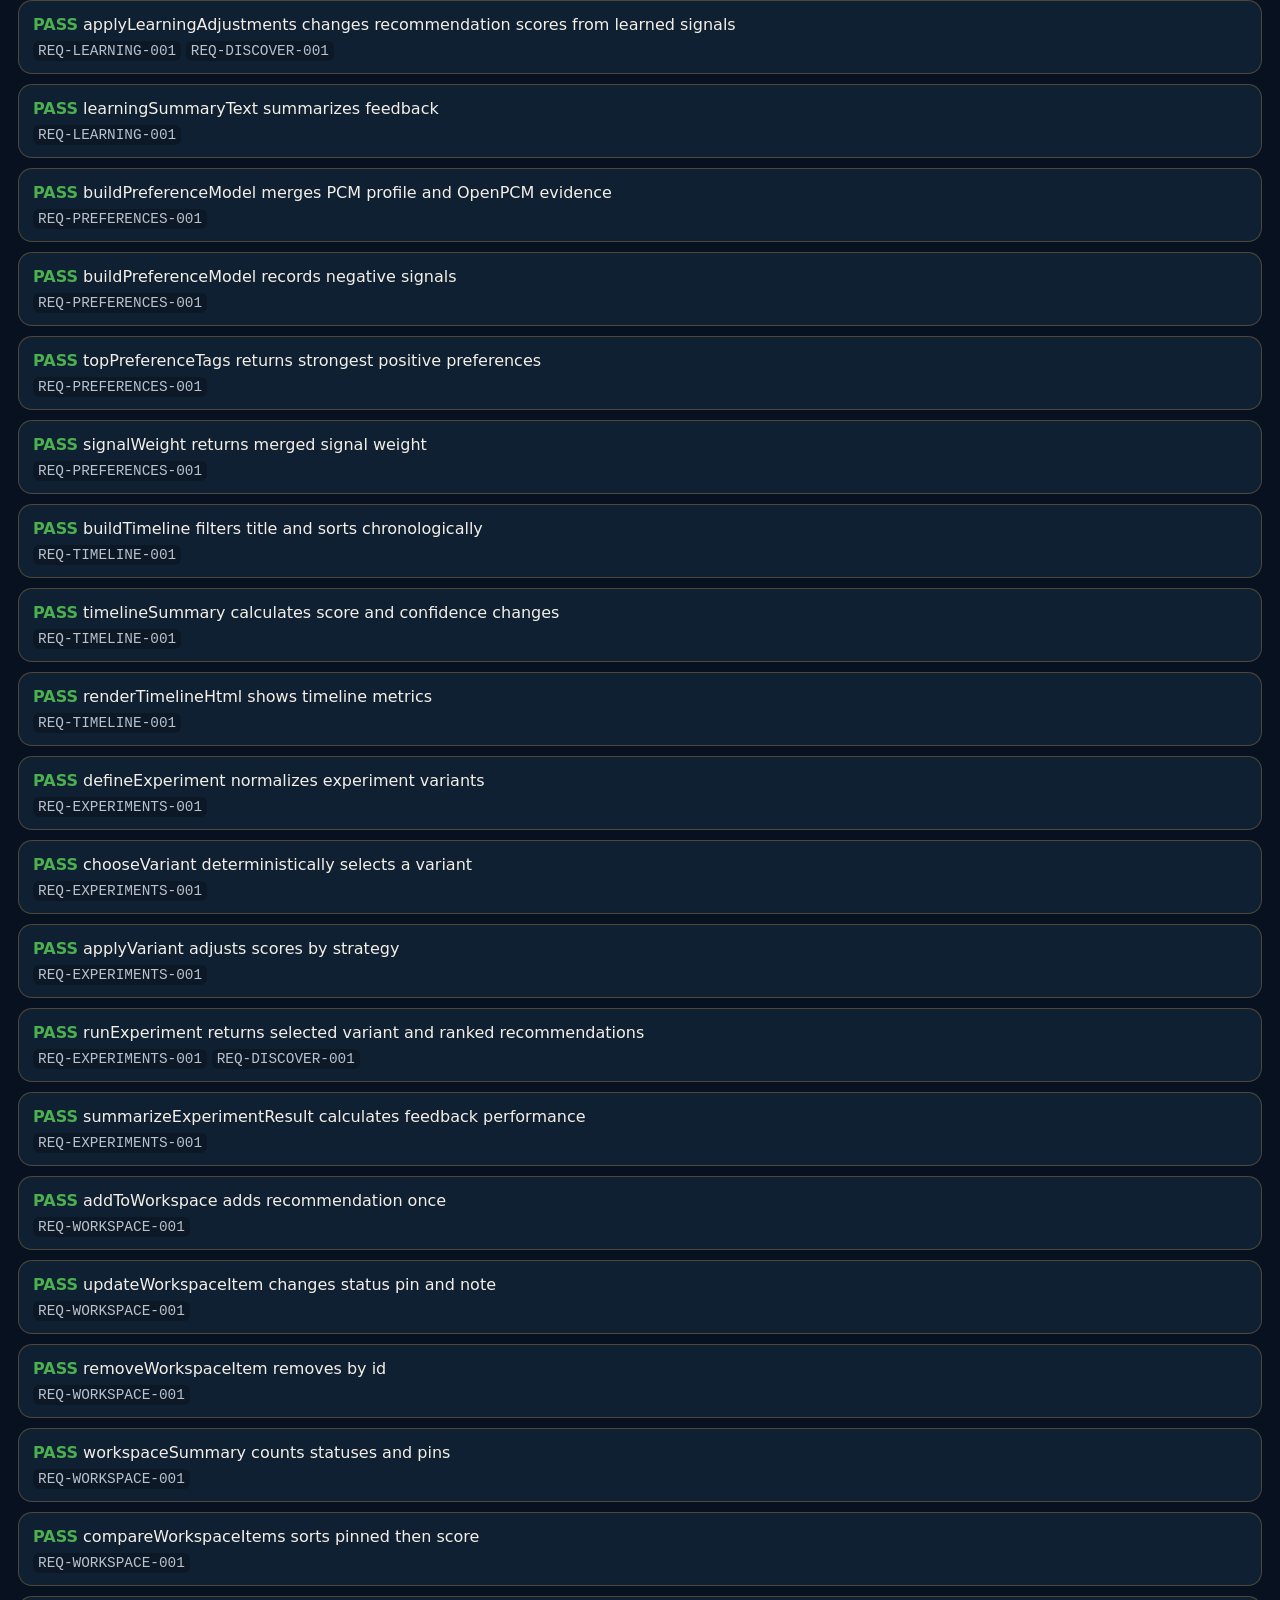
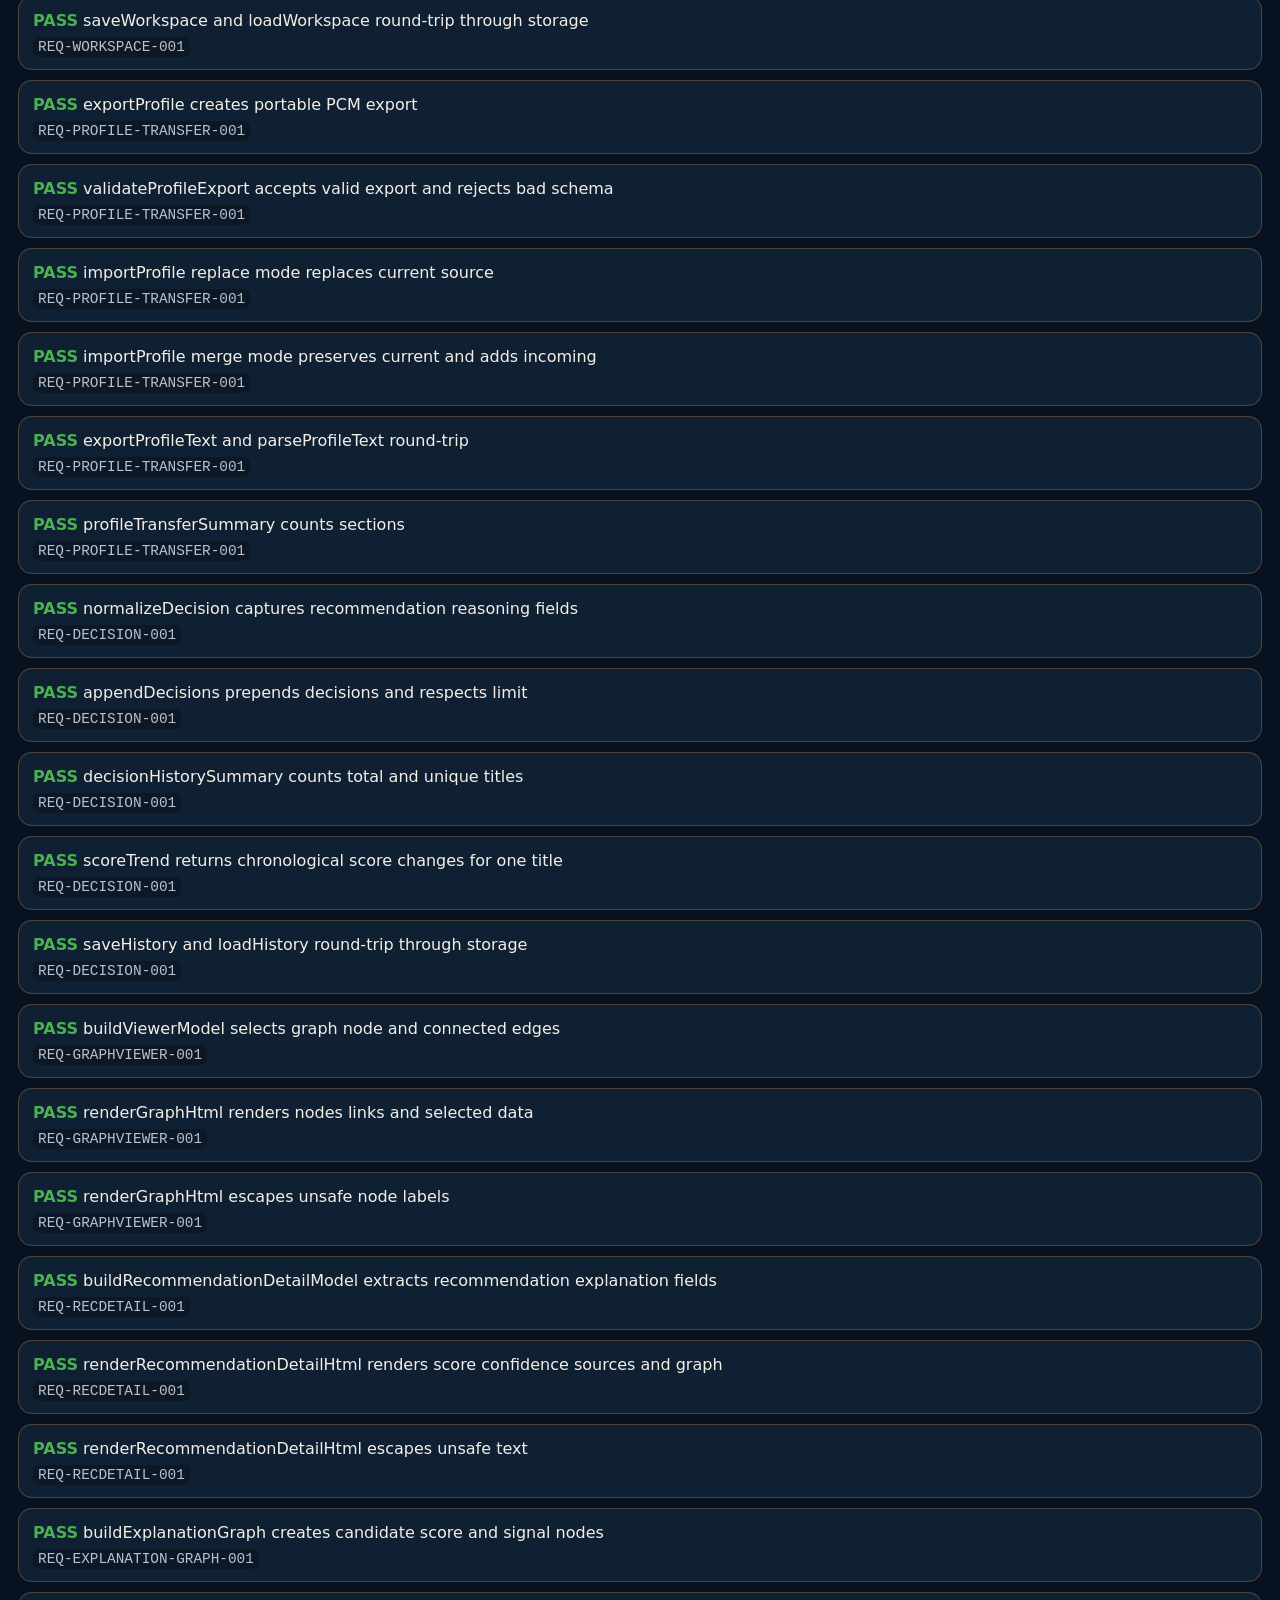
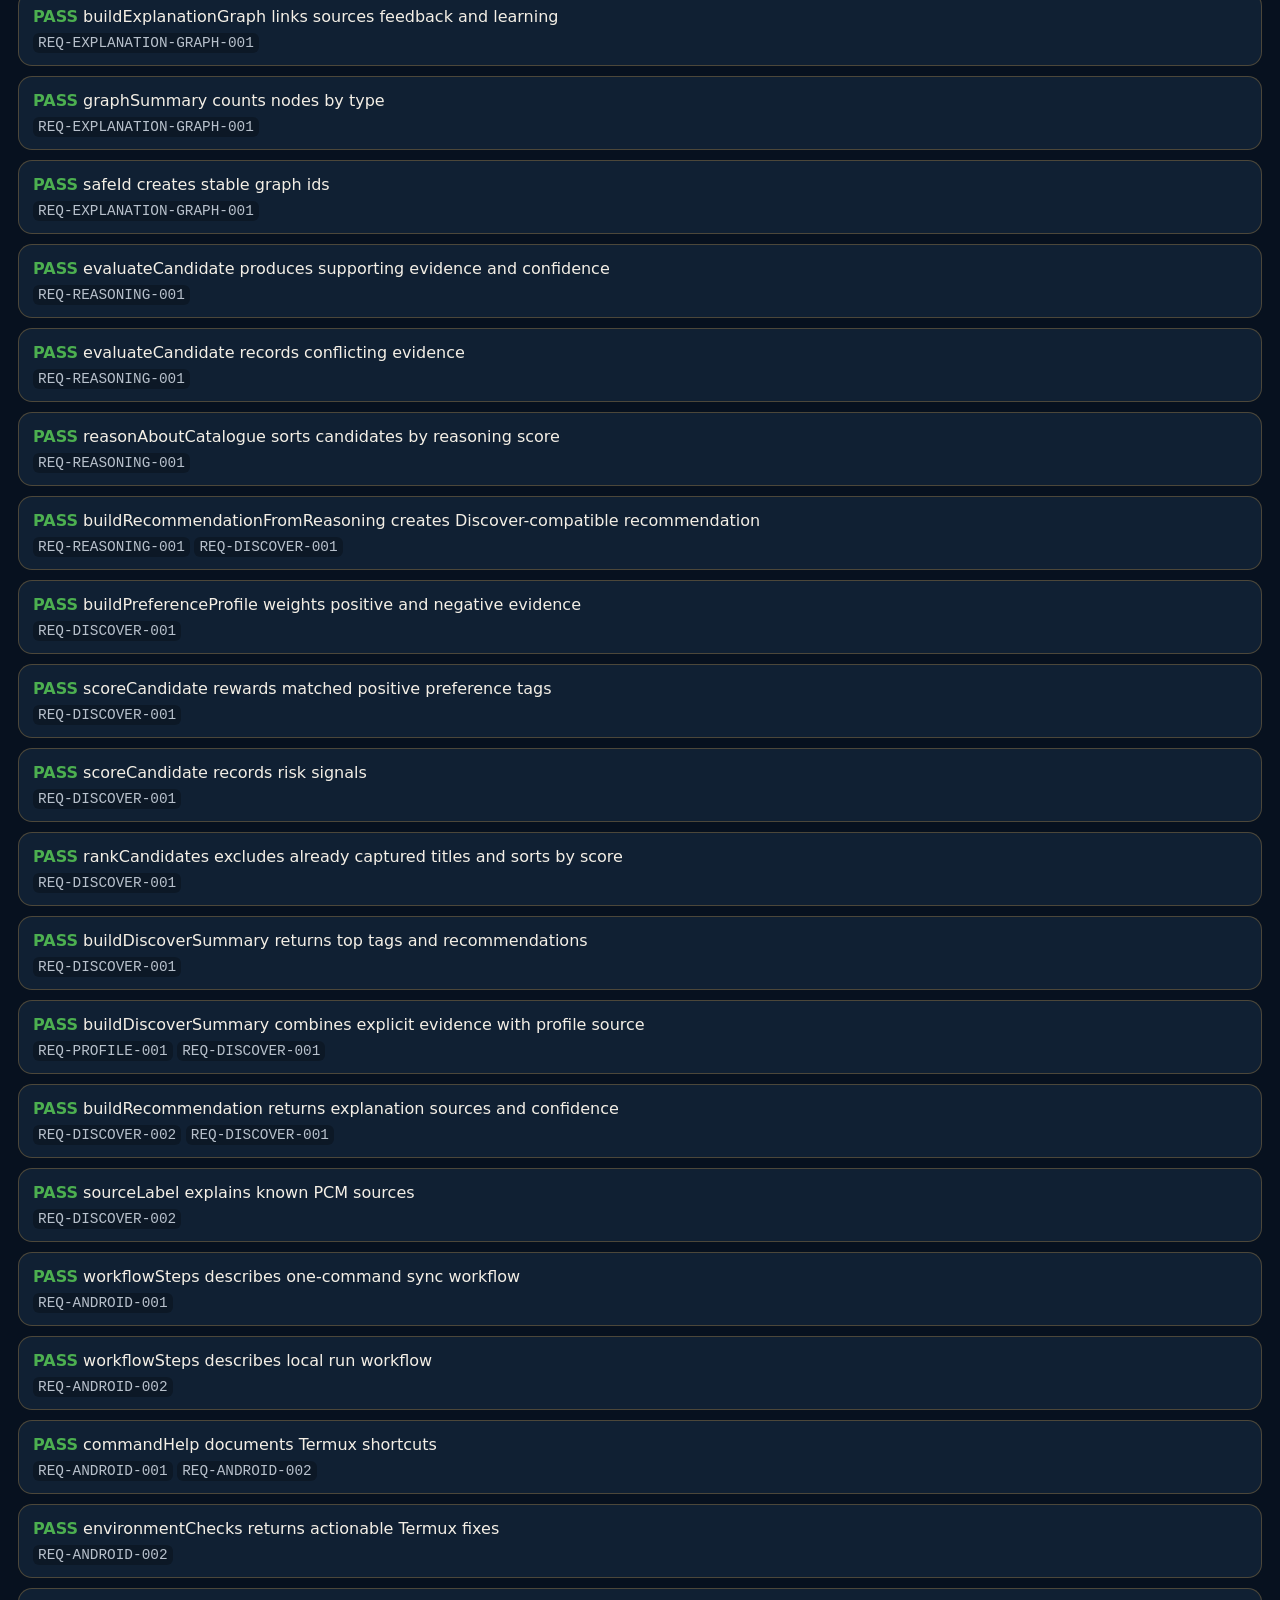
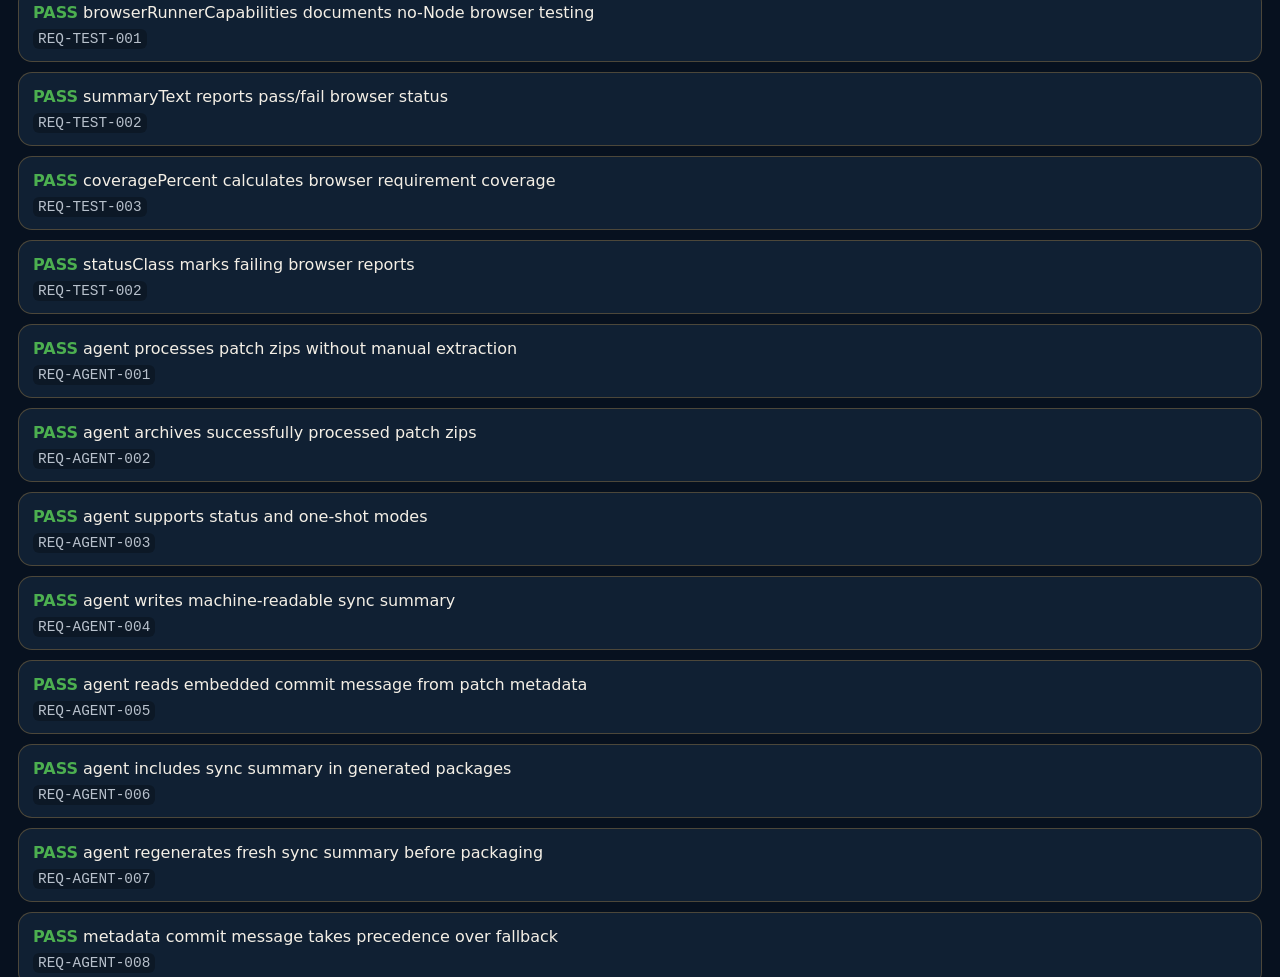
==== commit d81a603a: "fix(agent): restore patch metadata commit messages" ====
--- a/tests/test.html
+++ b/tests/test.html
@@ -34,12 +34,8 @@
   <script src="../src/core/preferences.js"></script>
   <script src="../src/core/explanation-graph.js"></script>
   <script src="../src/core/reasoning.js"></script>
-  <script src="../src/core/first-intelligence.js"></script>
   <script src="../src/core/discover.js"></script>
   <script src="../src/core/decision-history.js"></script>
-  <script src="../src/core/prediction-ledger.js"></script>
-  <script src="../src/core/cognitive-fit.js"></script>
-  <script src="../src/core/recommendation-session.js"></script>
   <script src="../src/core/recommendation-timeline.js"></script>
   <script src="../src/core/experiments.js"></script>
   <script src="../src/core/workspace.js"></script>
@@ -65,14 +61,10 @@
   <script src="workspace-tests.js"></script>
   <script src="profile-transfer-tests.js"></script>
   <script src="decision-history-tests.js"></script>
-  <script src="prediction-ledger-tests.js"></script>
-  <script src="cognitive-fit-tests.js"></script>
-  <script src="recommendation-session-tests.js"></script>
   <script src="graph-viewer-tests.js"></script>
   <script src="recommendation-detail-tests.js"></script>
   <script src="explanation-graph-tests.js"></script>
   <script src="reasoning-tests.js"></script>
-  <script src="first-intelligence-tests.js"></script>
   <script src="discover-tests.js"></script>
   <script src="android-workflow-tests.js"></script>
   <script src="browser-testing-tests.js"></script>
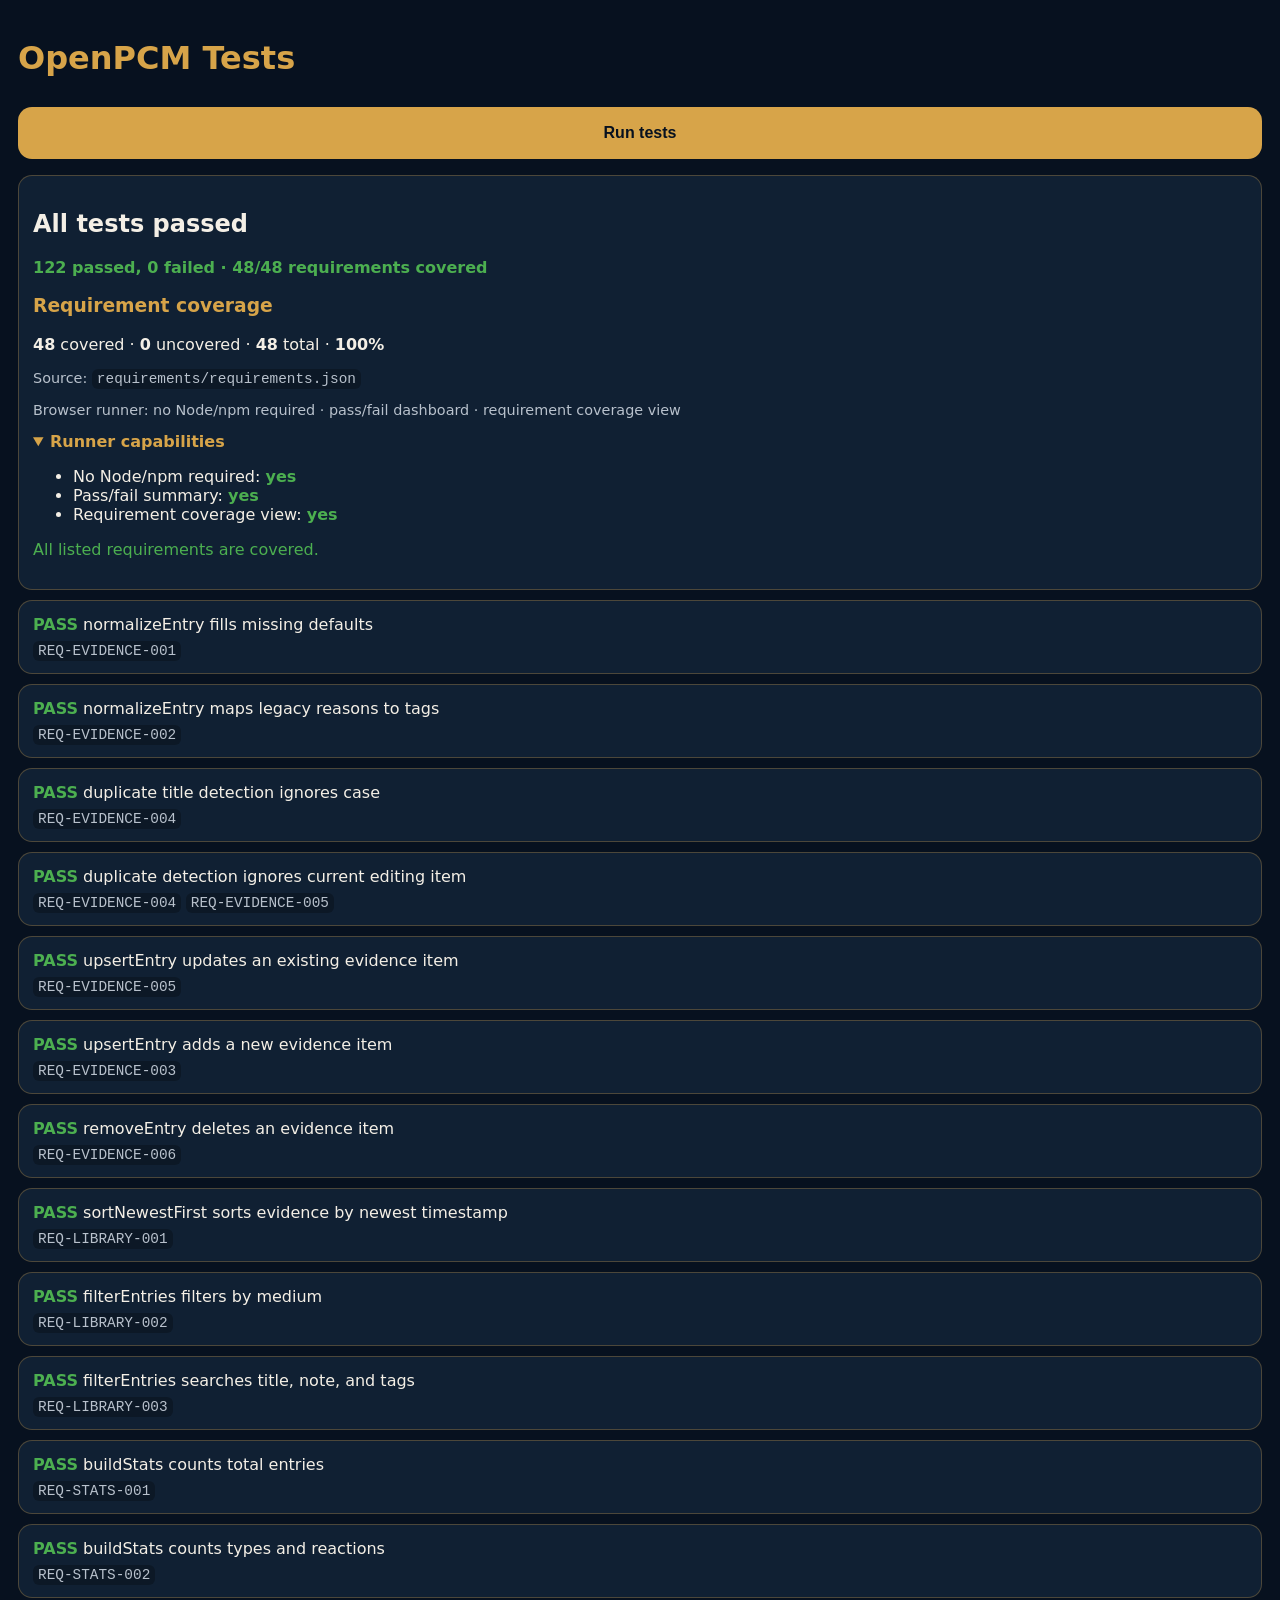
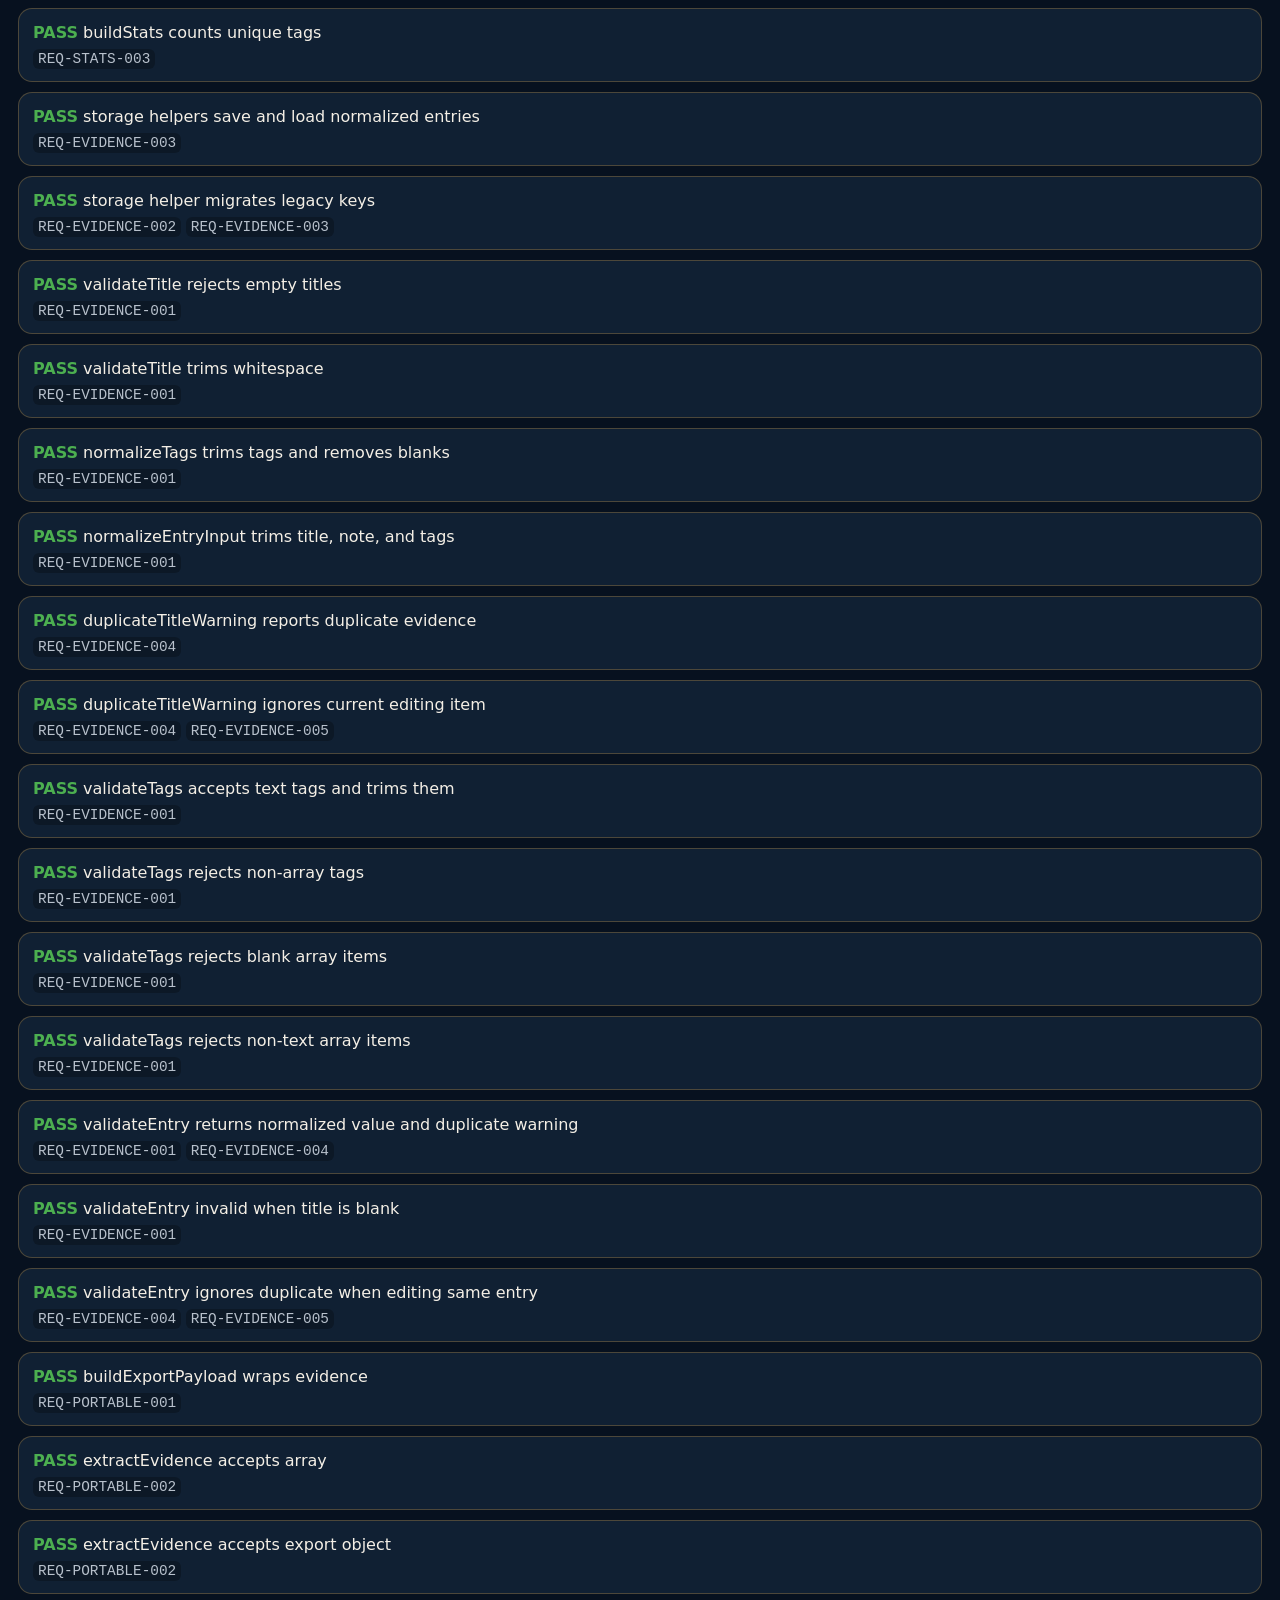
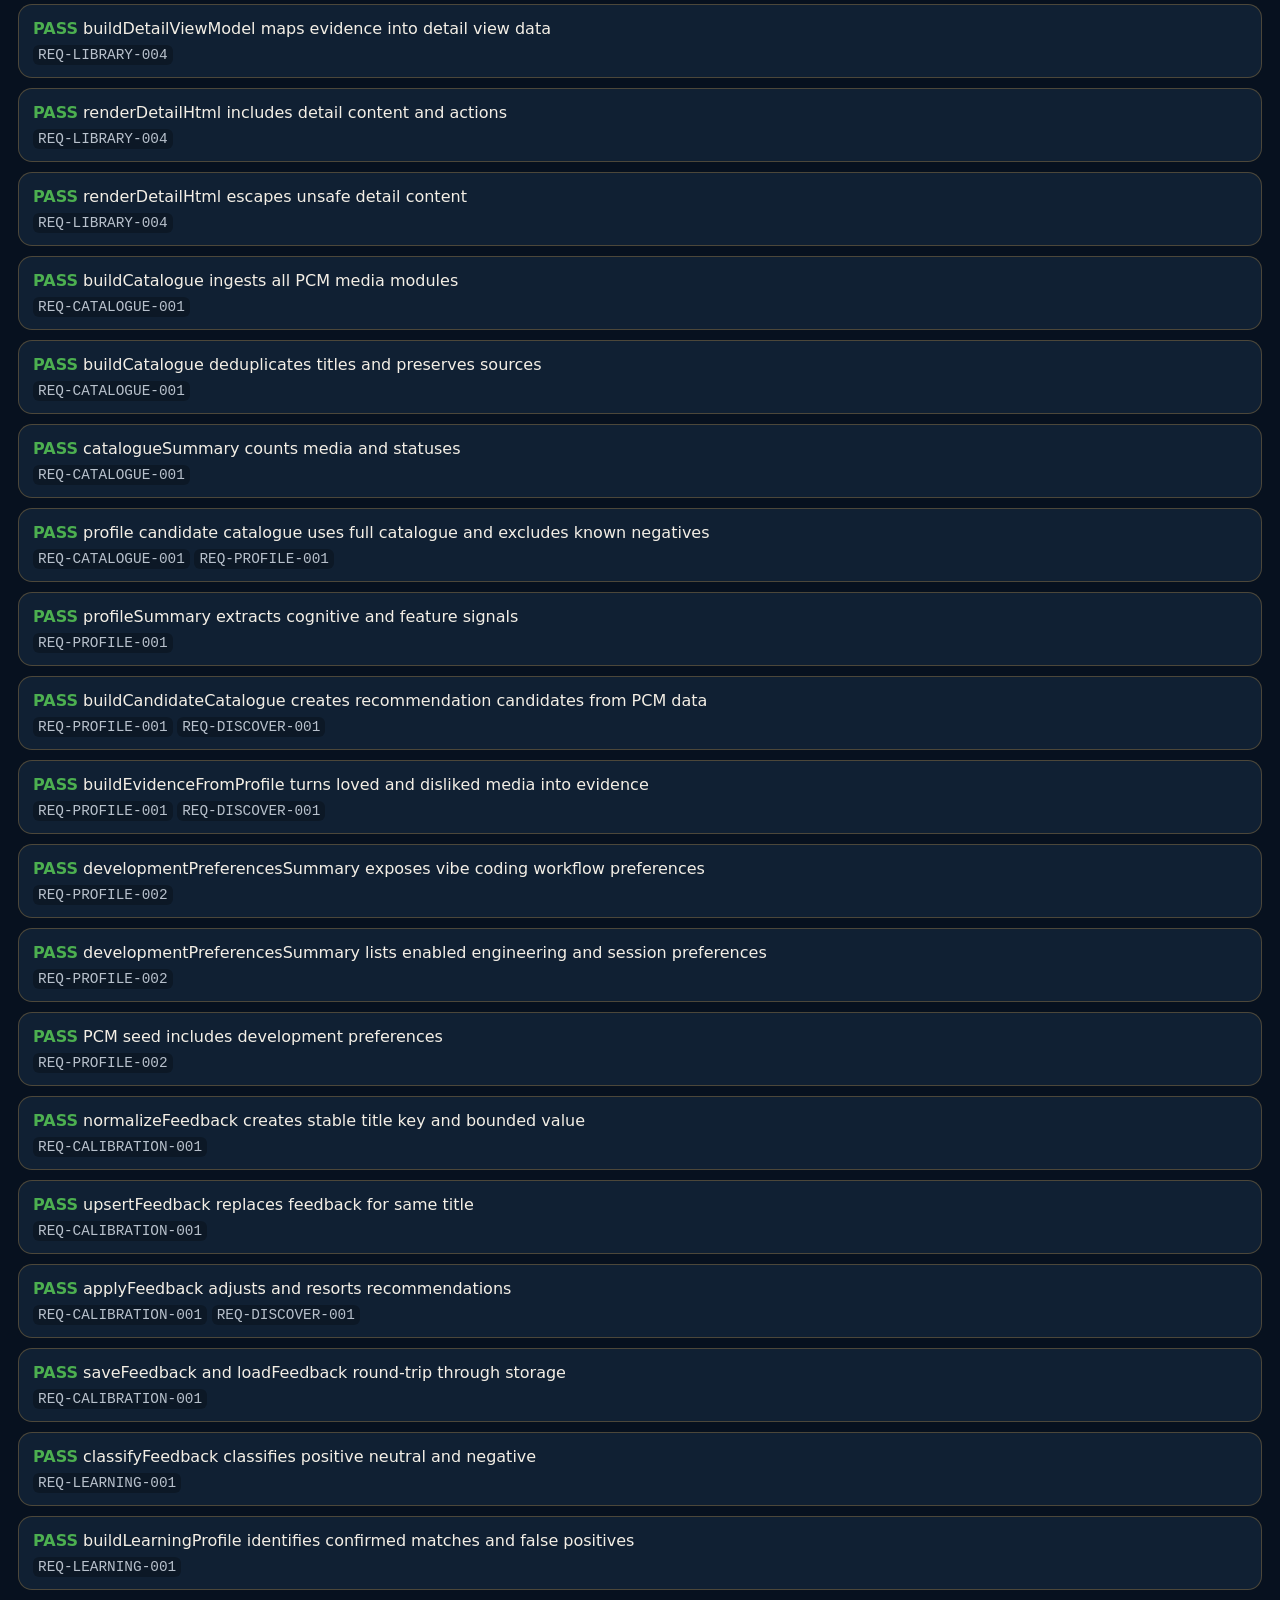
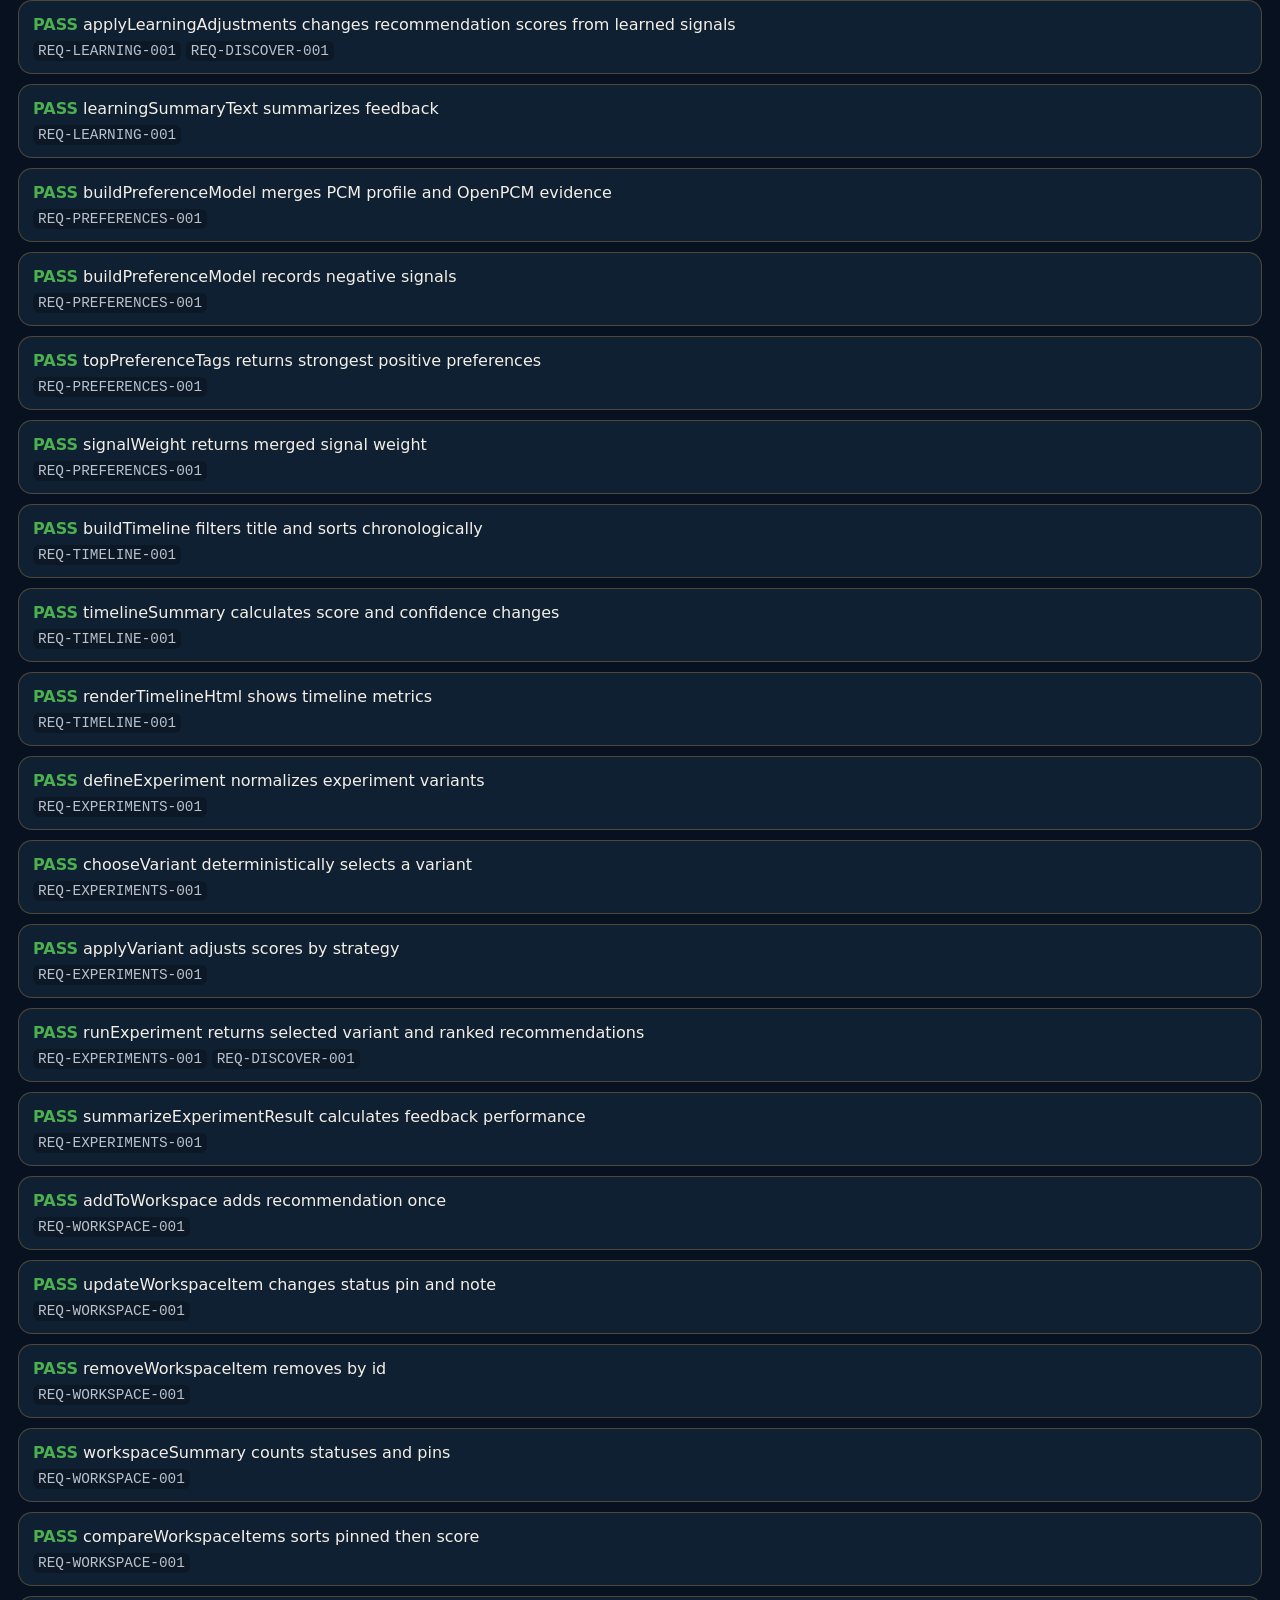
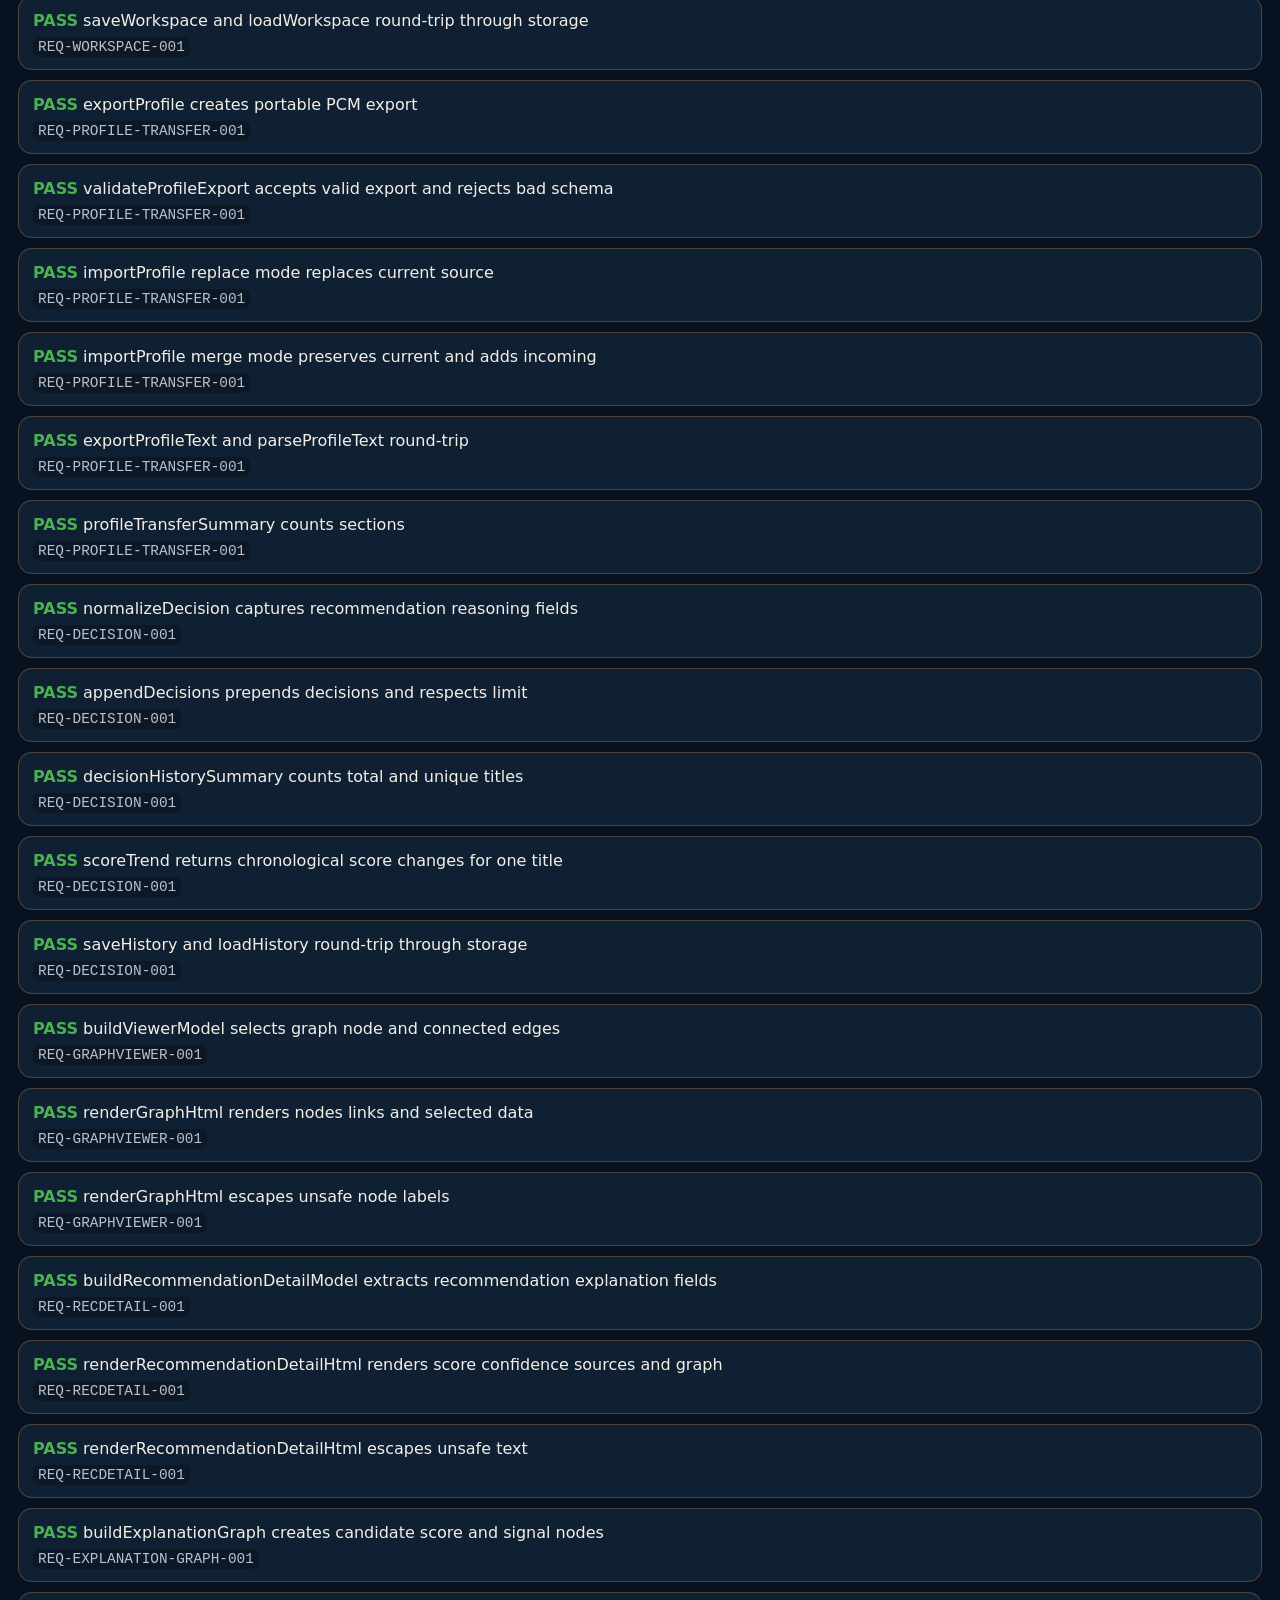
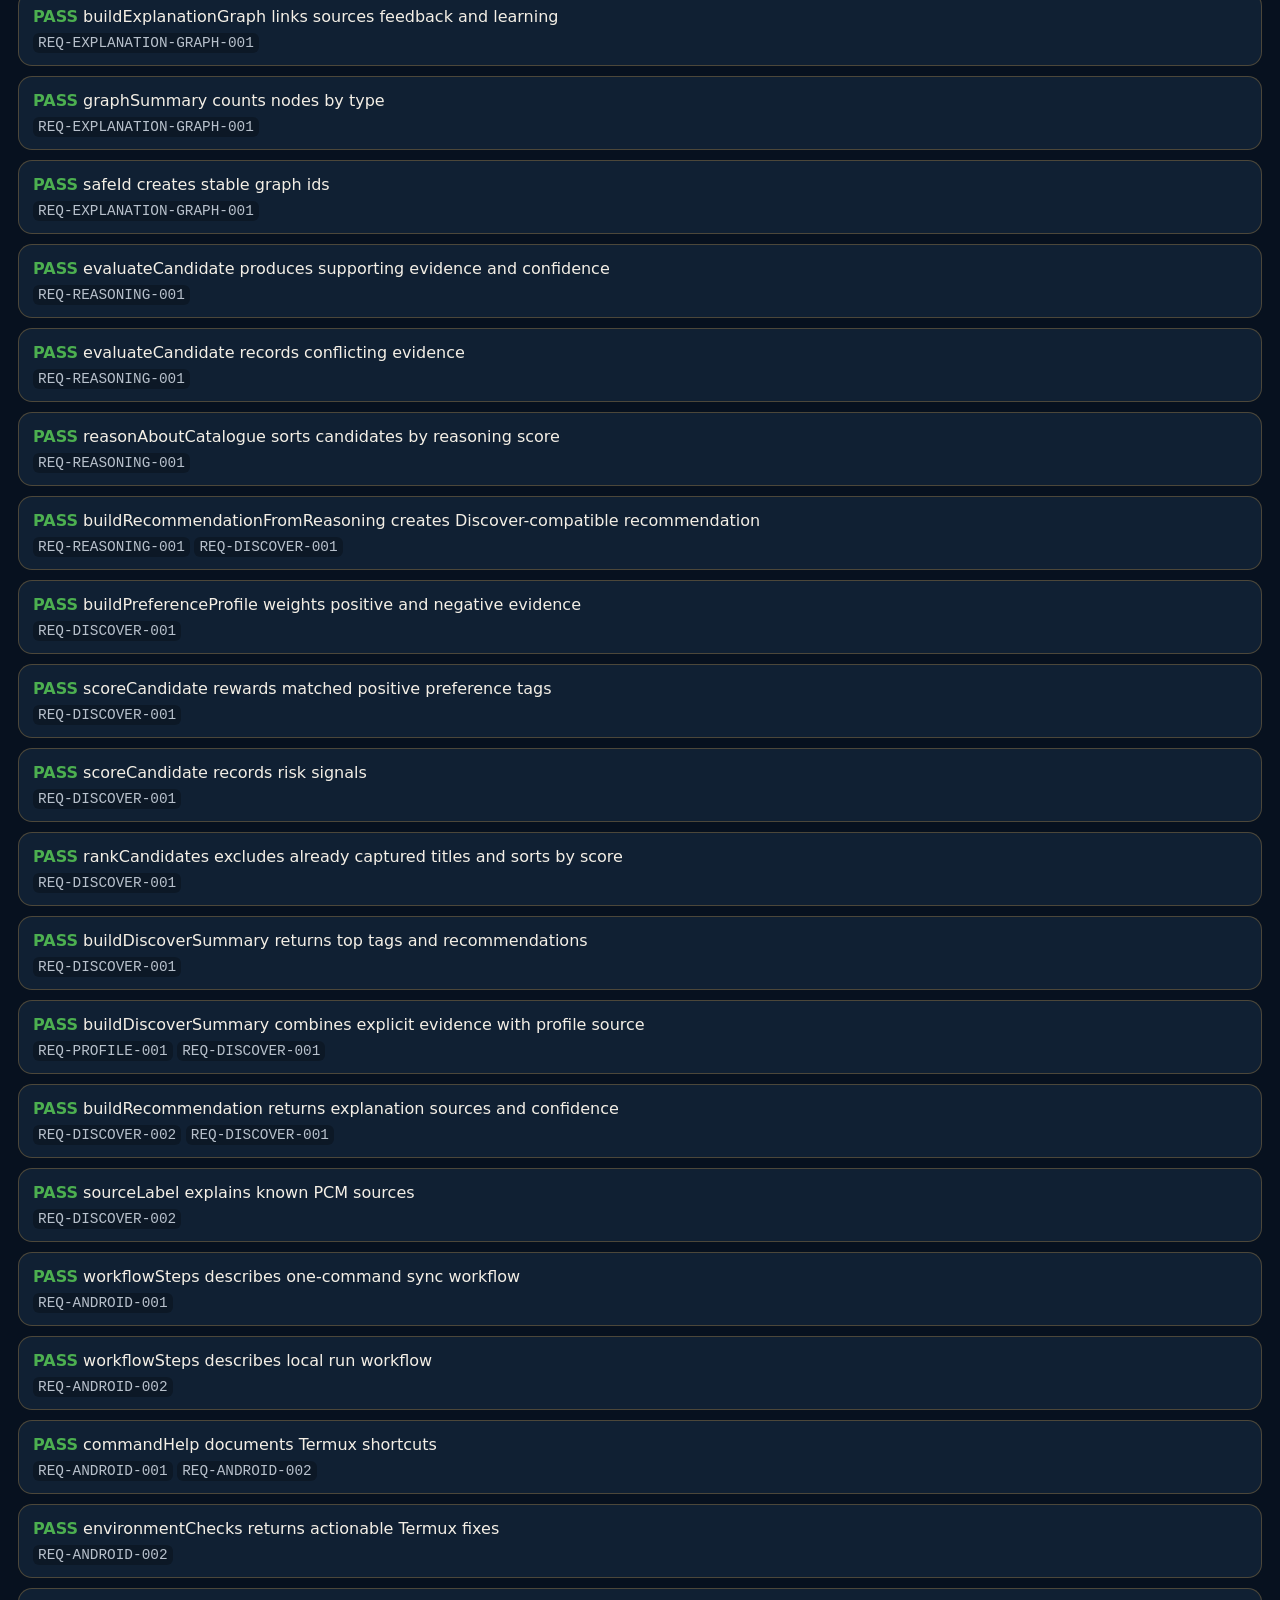
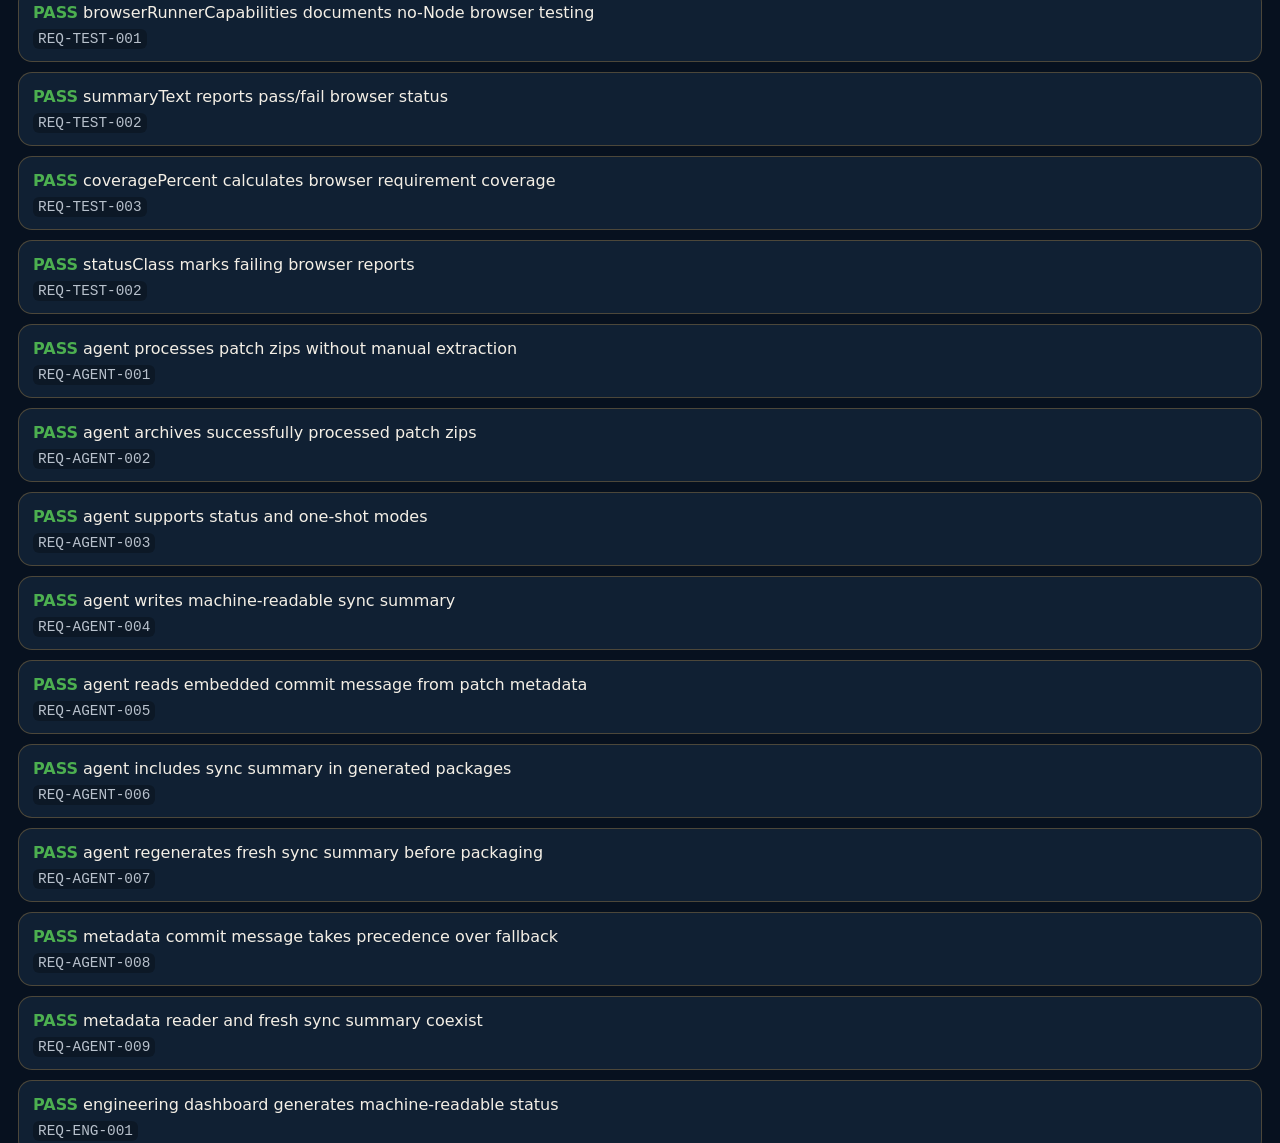
==== commit 7413d02f: "feat(engineering): add project health dashboard" ====
--- a/tests/test.html
+++ b/tests/test.html
@@ -69,5 +69,6 @@
   <script src="android-workflow-tests.js"></script>
   <script src="browser-testing-tests.js"></script>
   <script src="agent-tests.js"></script>
+  <script src="engineering-dashboard-tests.js"></script>
 </body>
 </html>
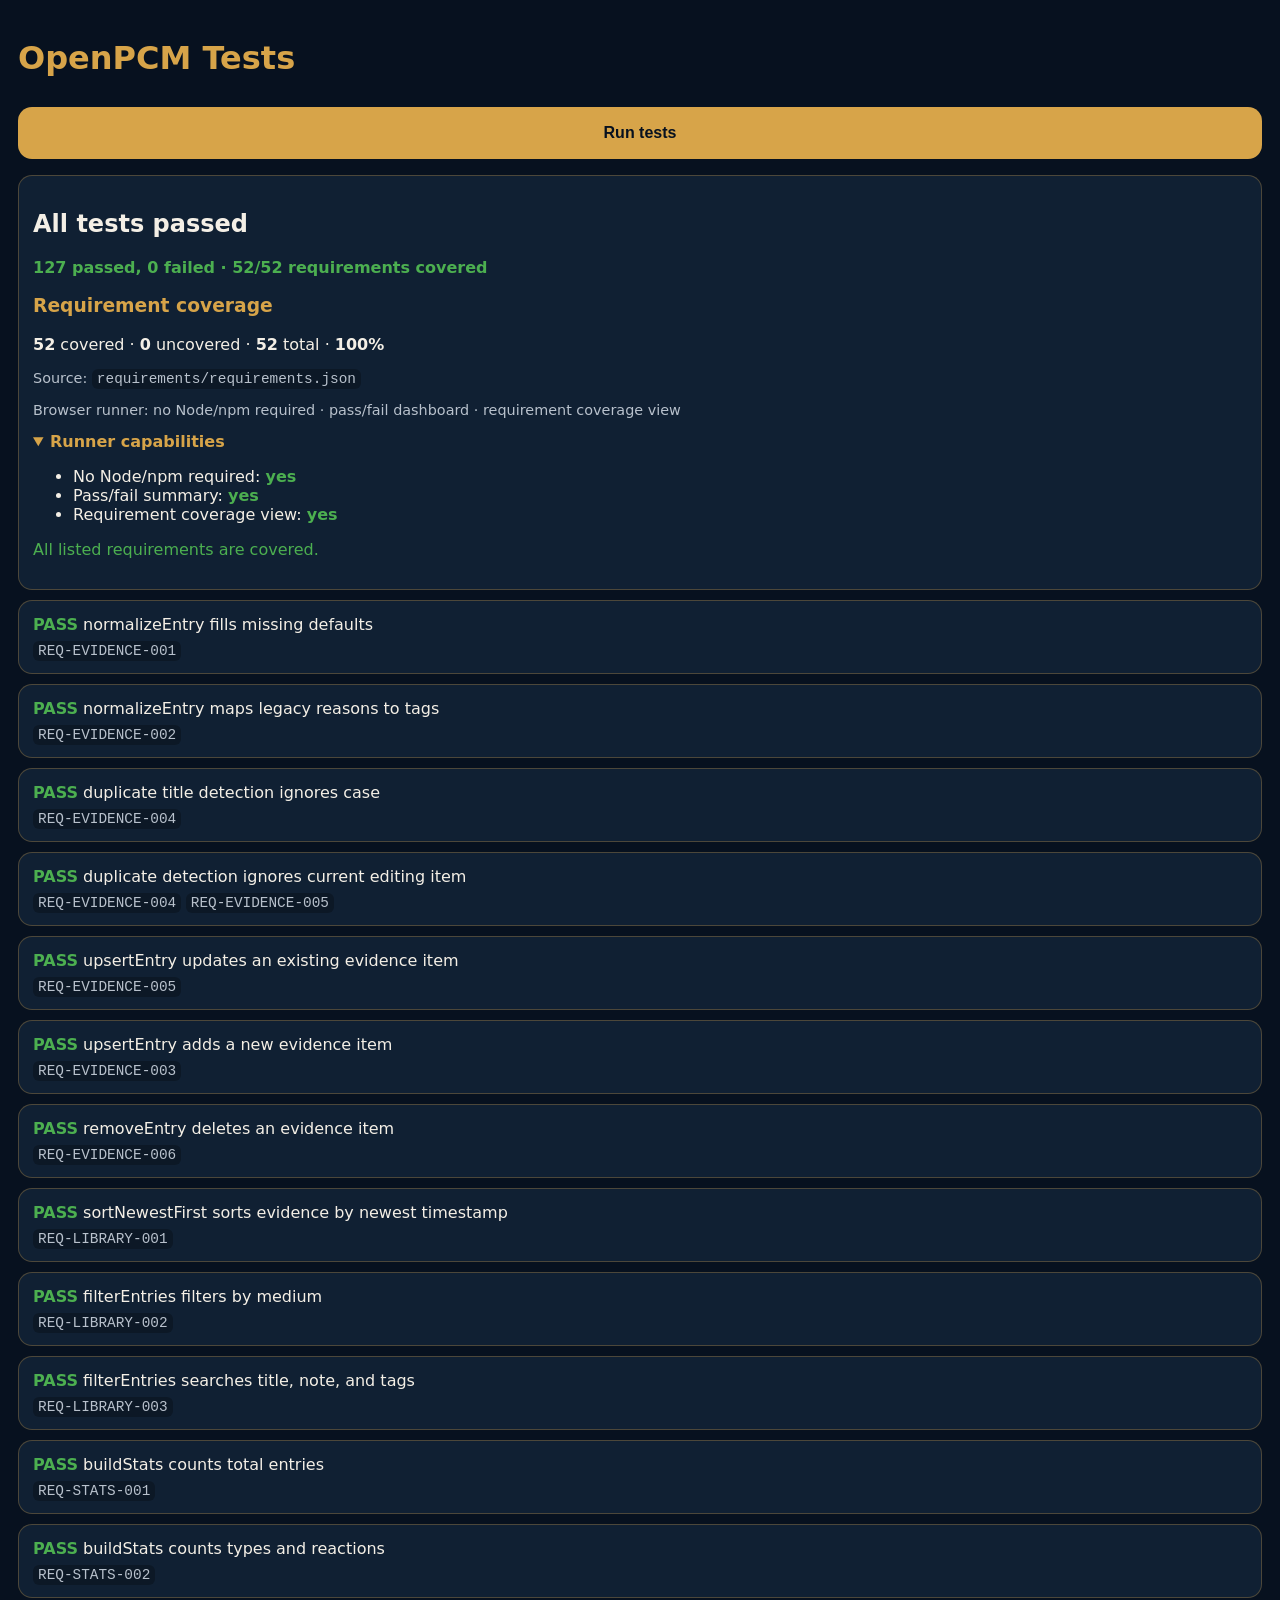
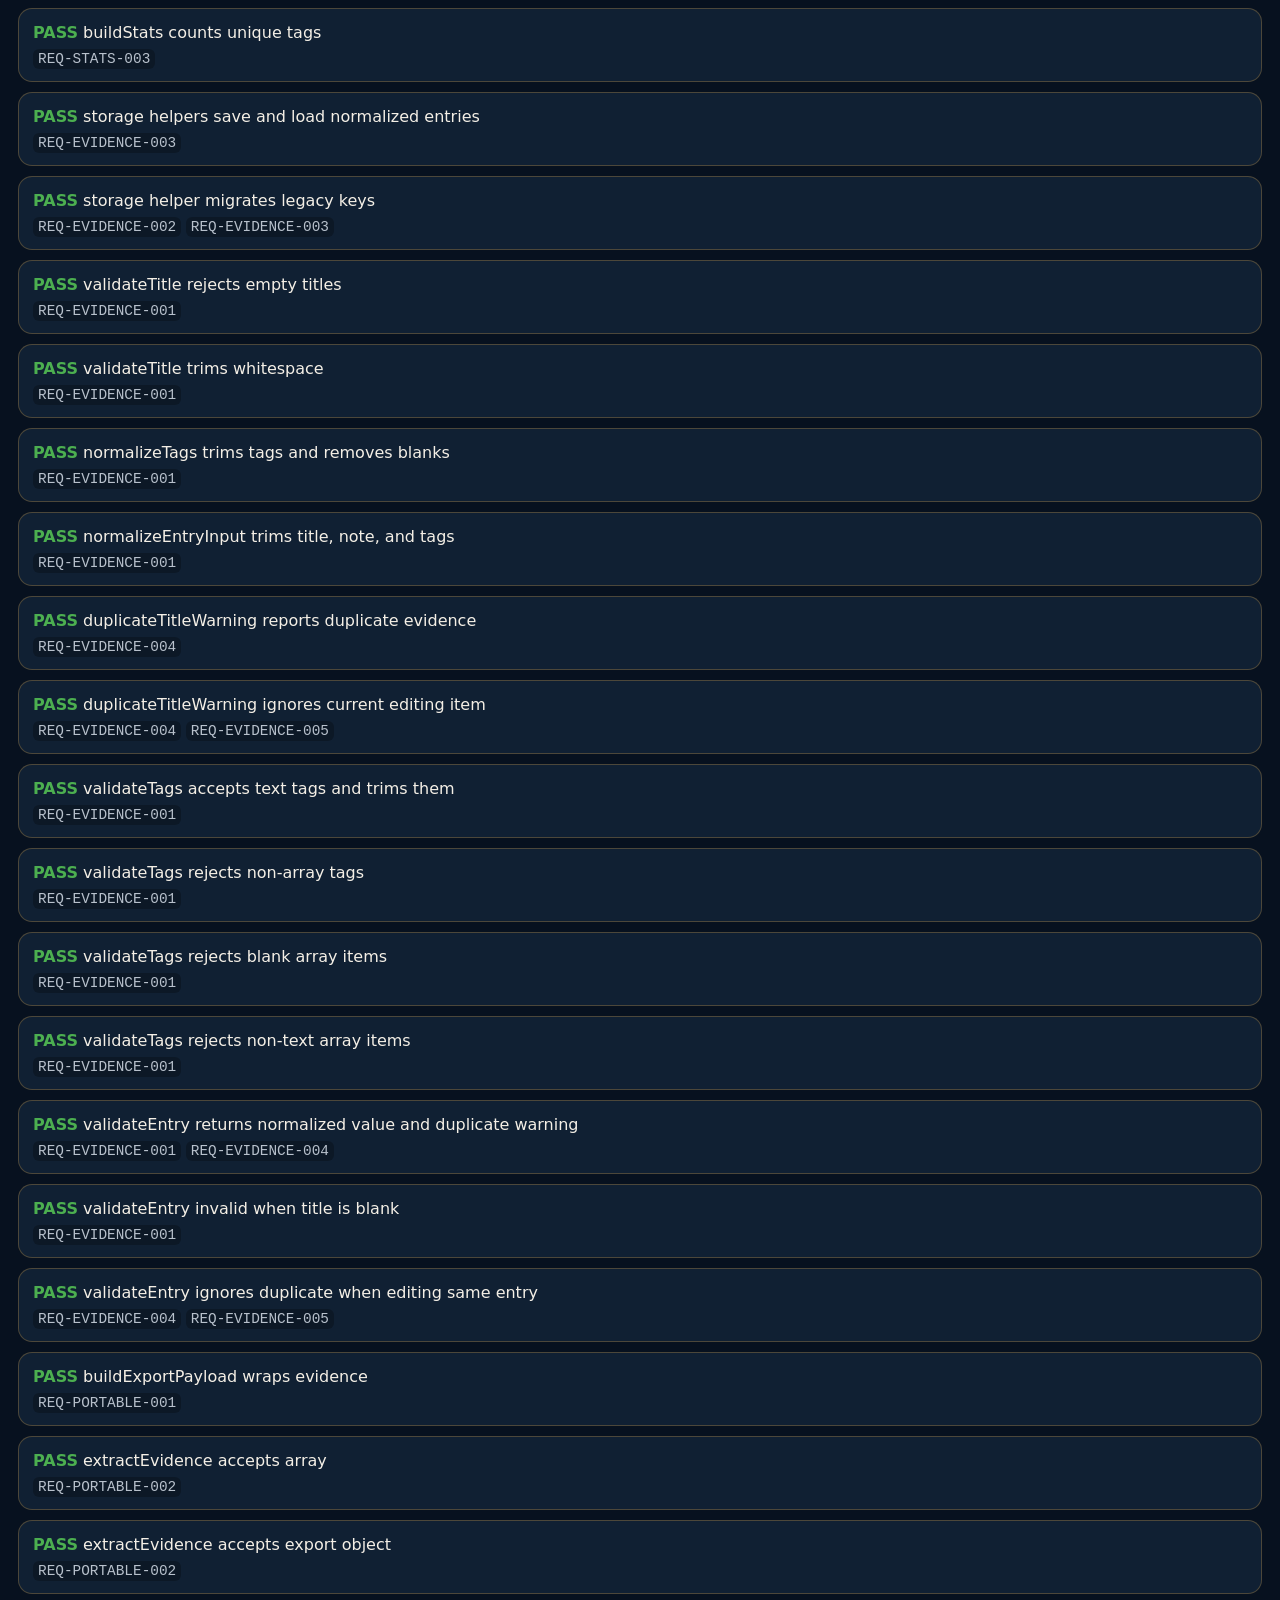
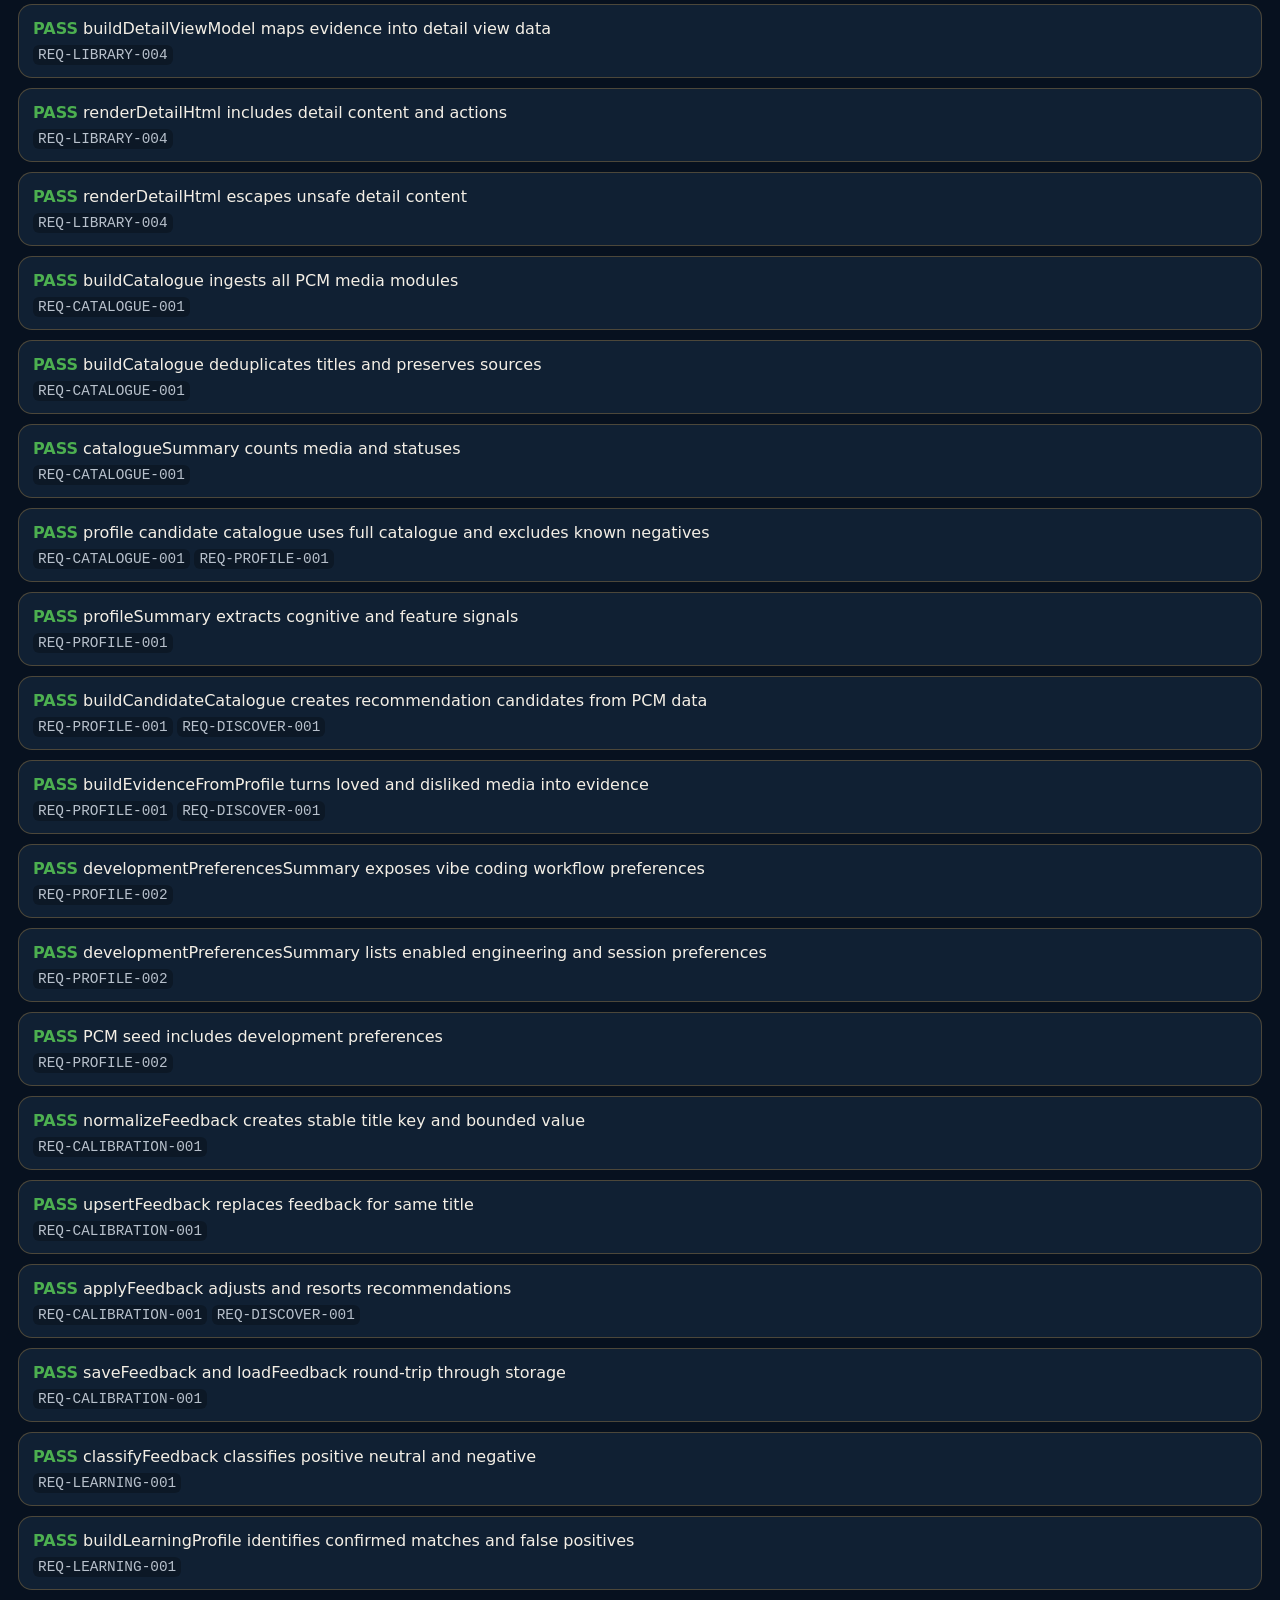
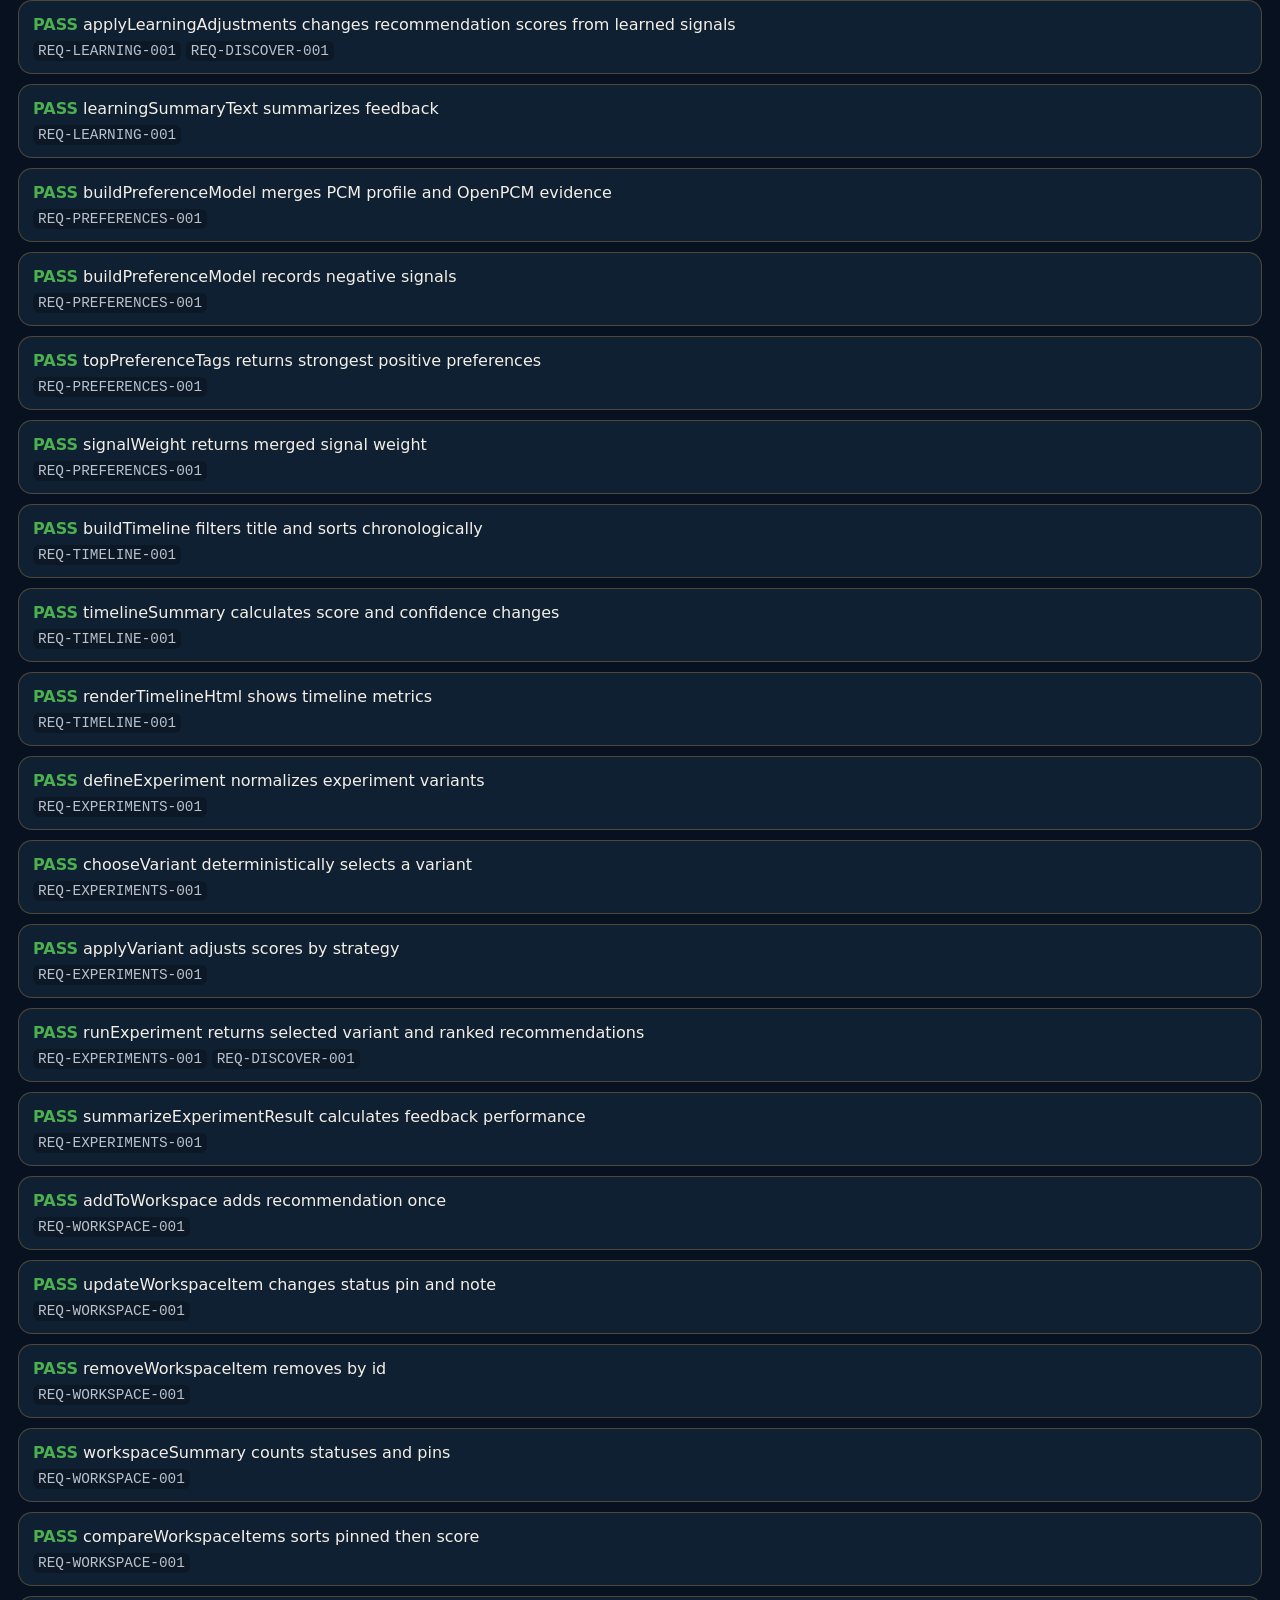
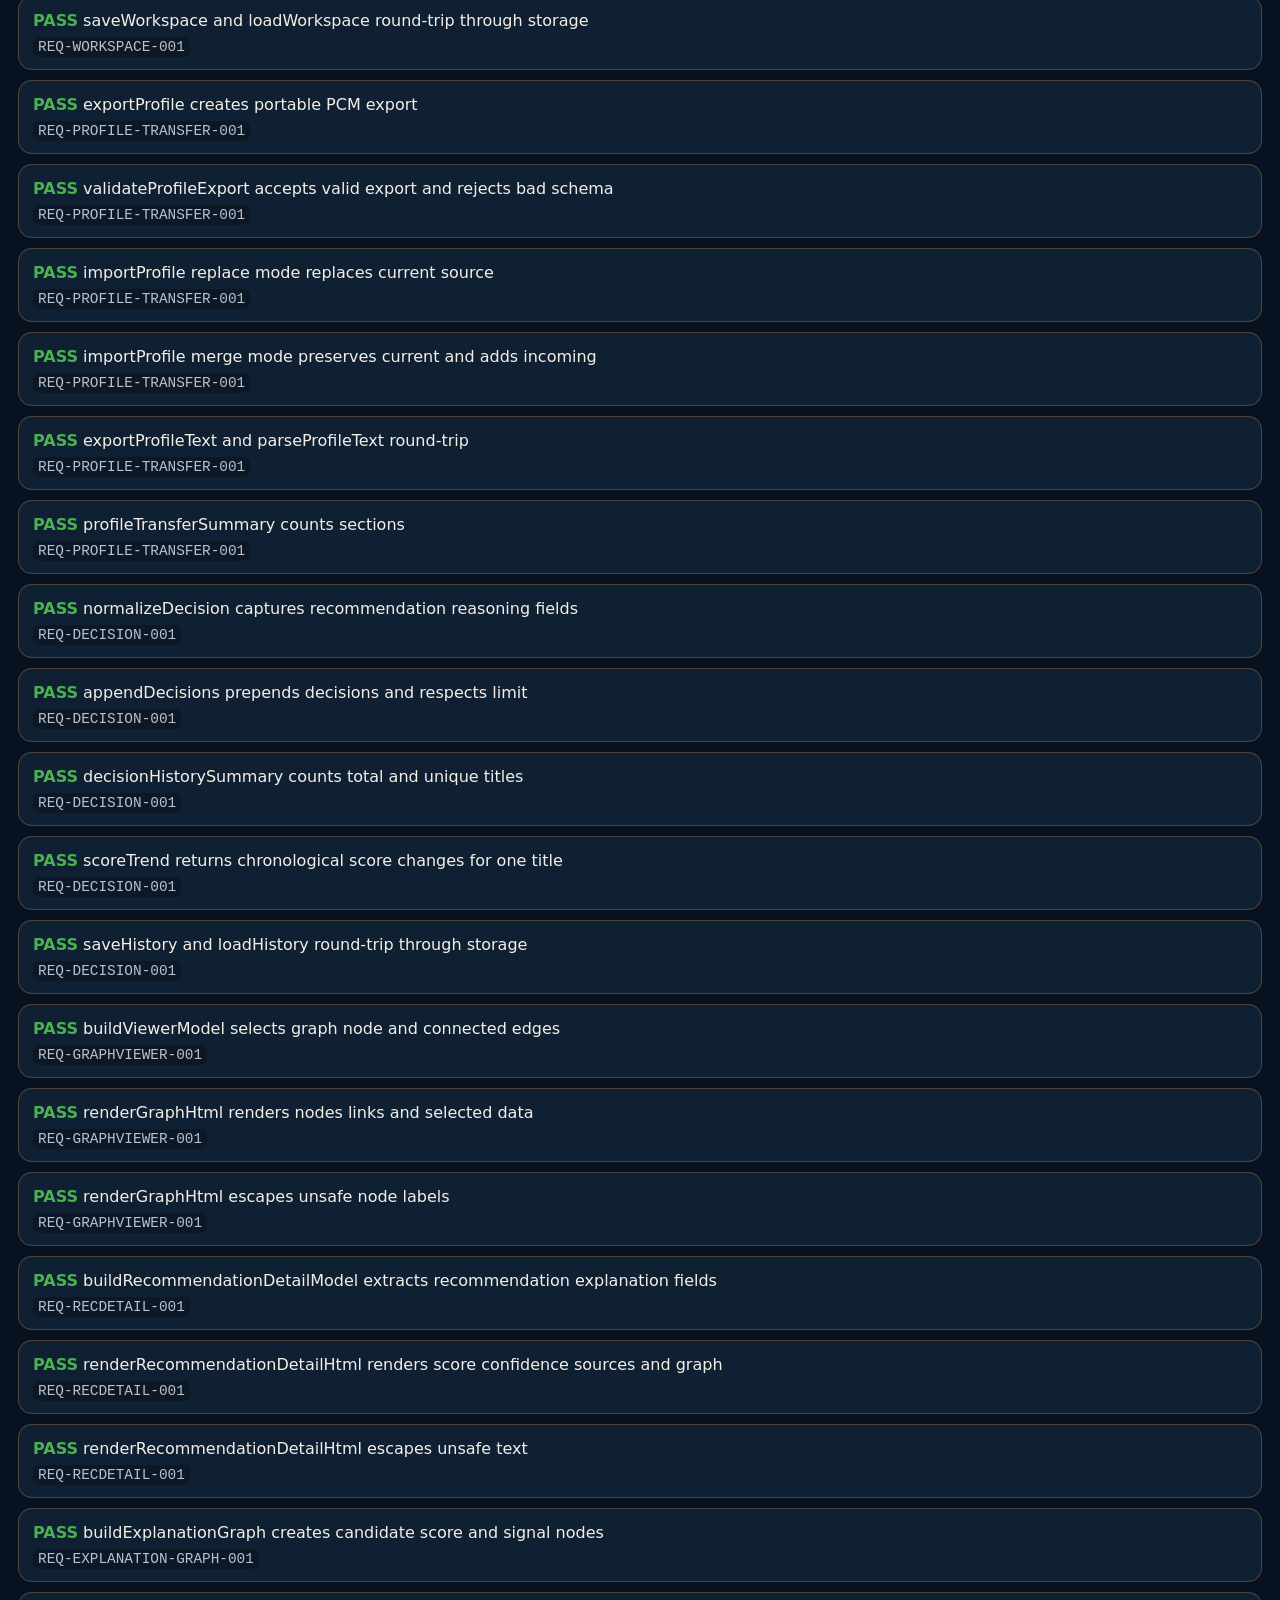
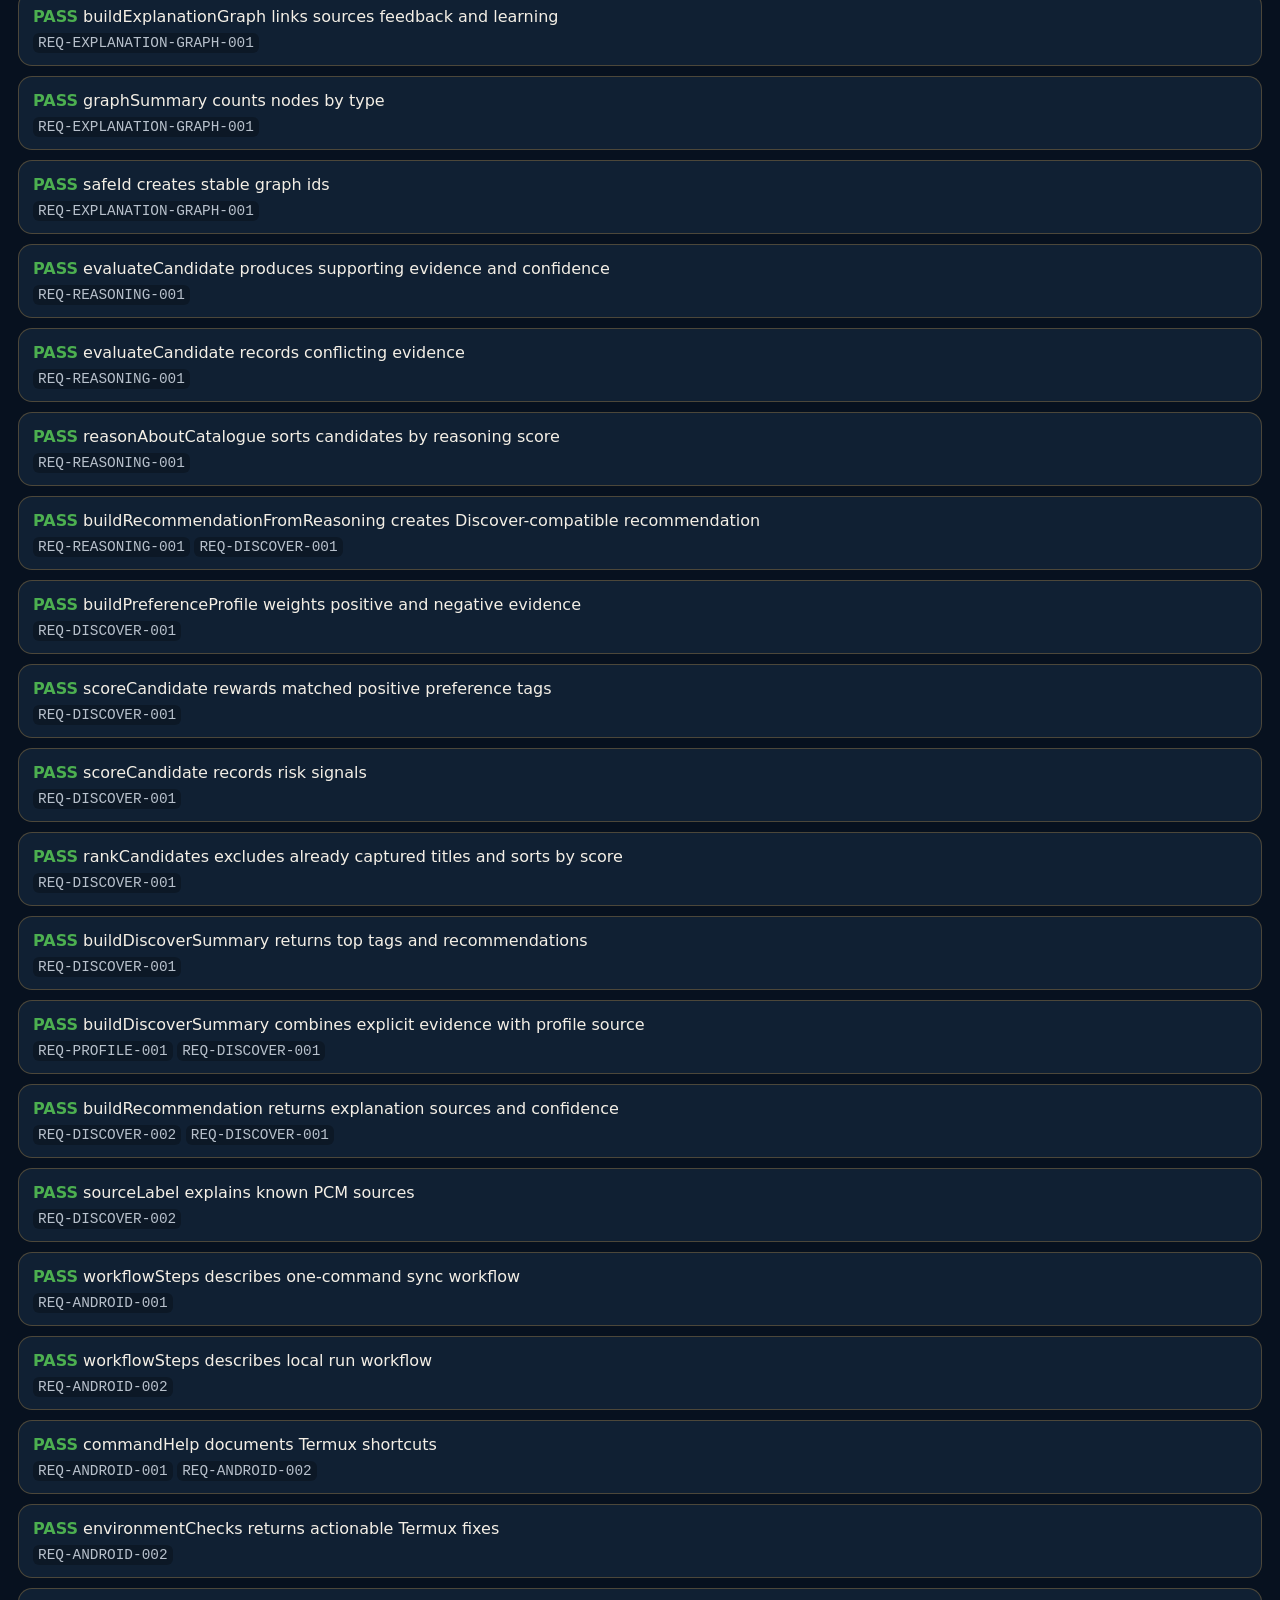
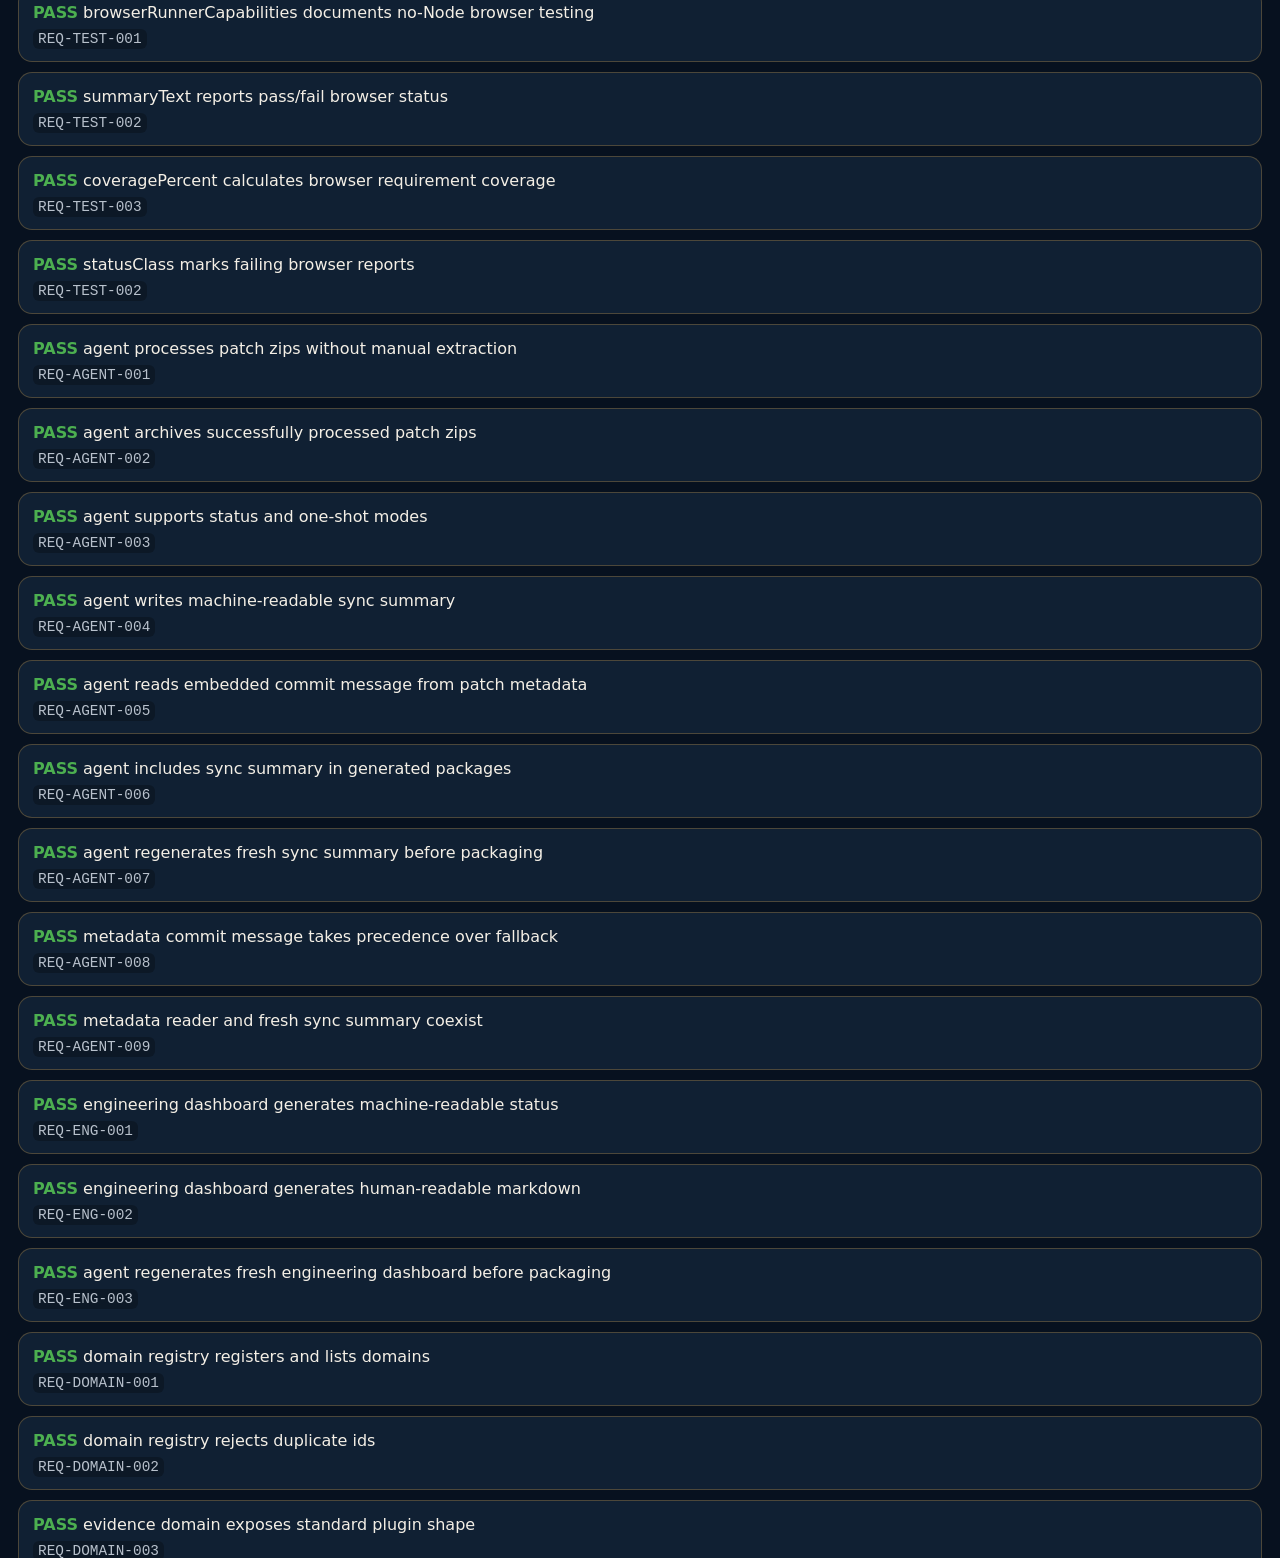
==== commit bf2411d7: "feat(domain): add plugin registry foundation" ====
--- a/tests/test.html
+++ b/tests/test.html
@@ -23,6 +23,9 @@
   <div id="results"></div>
 
   <script src="../src/data/pcm-seed.js"></script>
+  <script src="../src/core/domain-registry.js"></script>
+  <script src="../src/domains/evidence/evidence-domain.js"></script>
+  <script src="../src/domains.js"></script>
   <script src="../src/core/evidence.js"></script>
   <script src="../src/core/validation.js"></script>
   <script src="../src/core/detail.js"></script>
@@ -70,5 +73,6 @@
   <script src="browser-testing-tests.js"></script>
   <script src="agent-tests.js"></script>
   <script src="engineering-dashboard-tests.js"></script>
+  <script src="domain-registry-tests.js"></script>
 </body>
 </html>
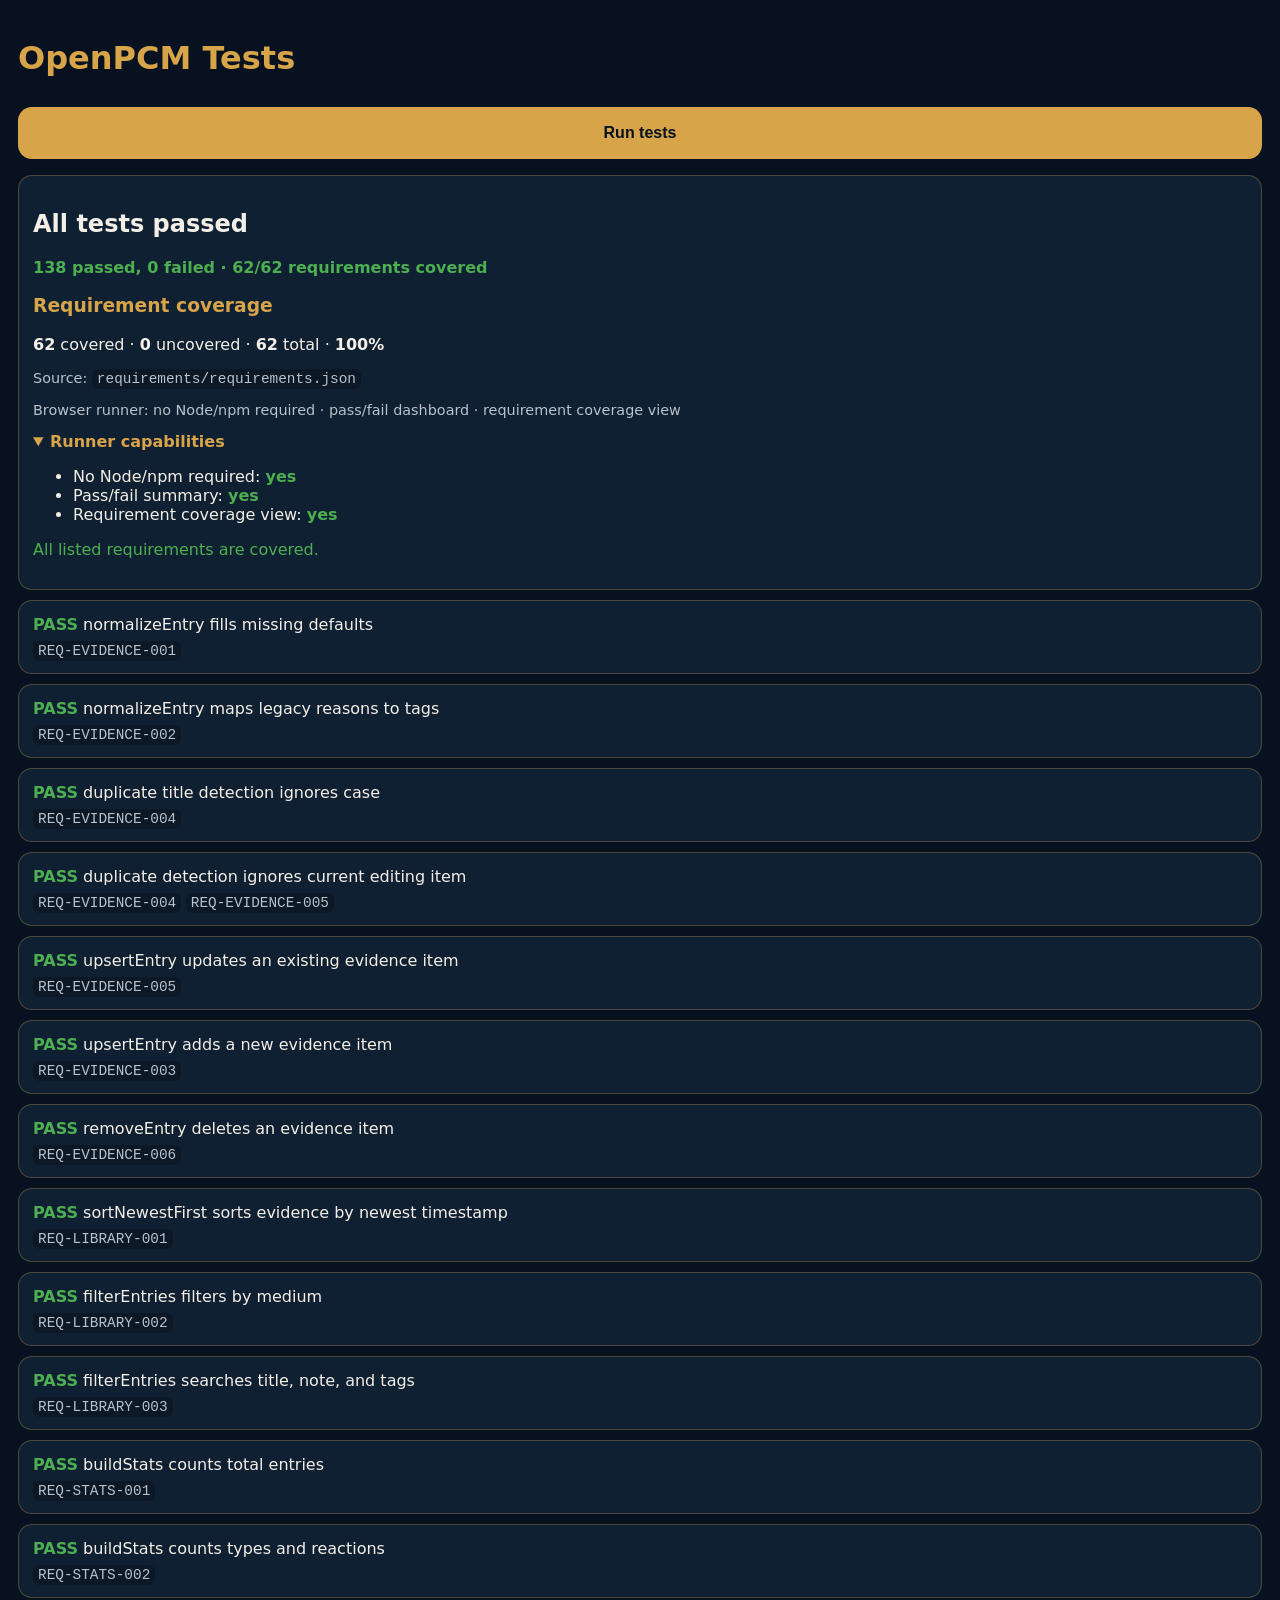
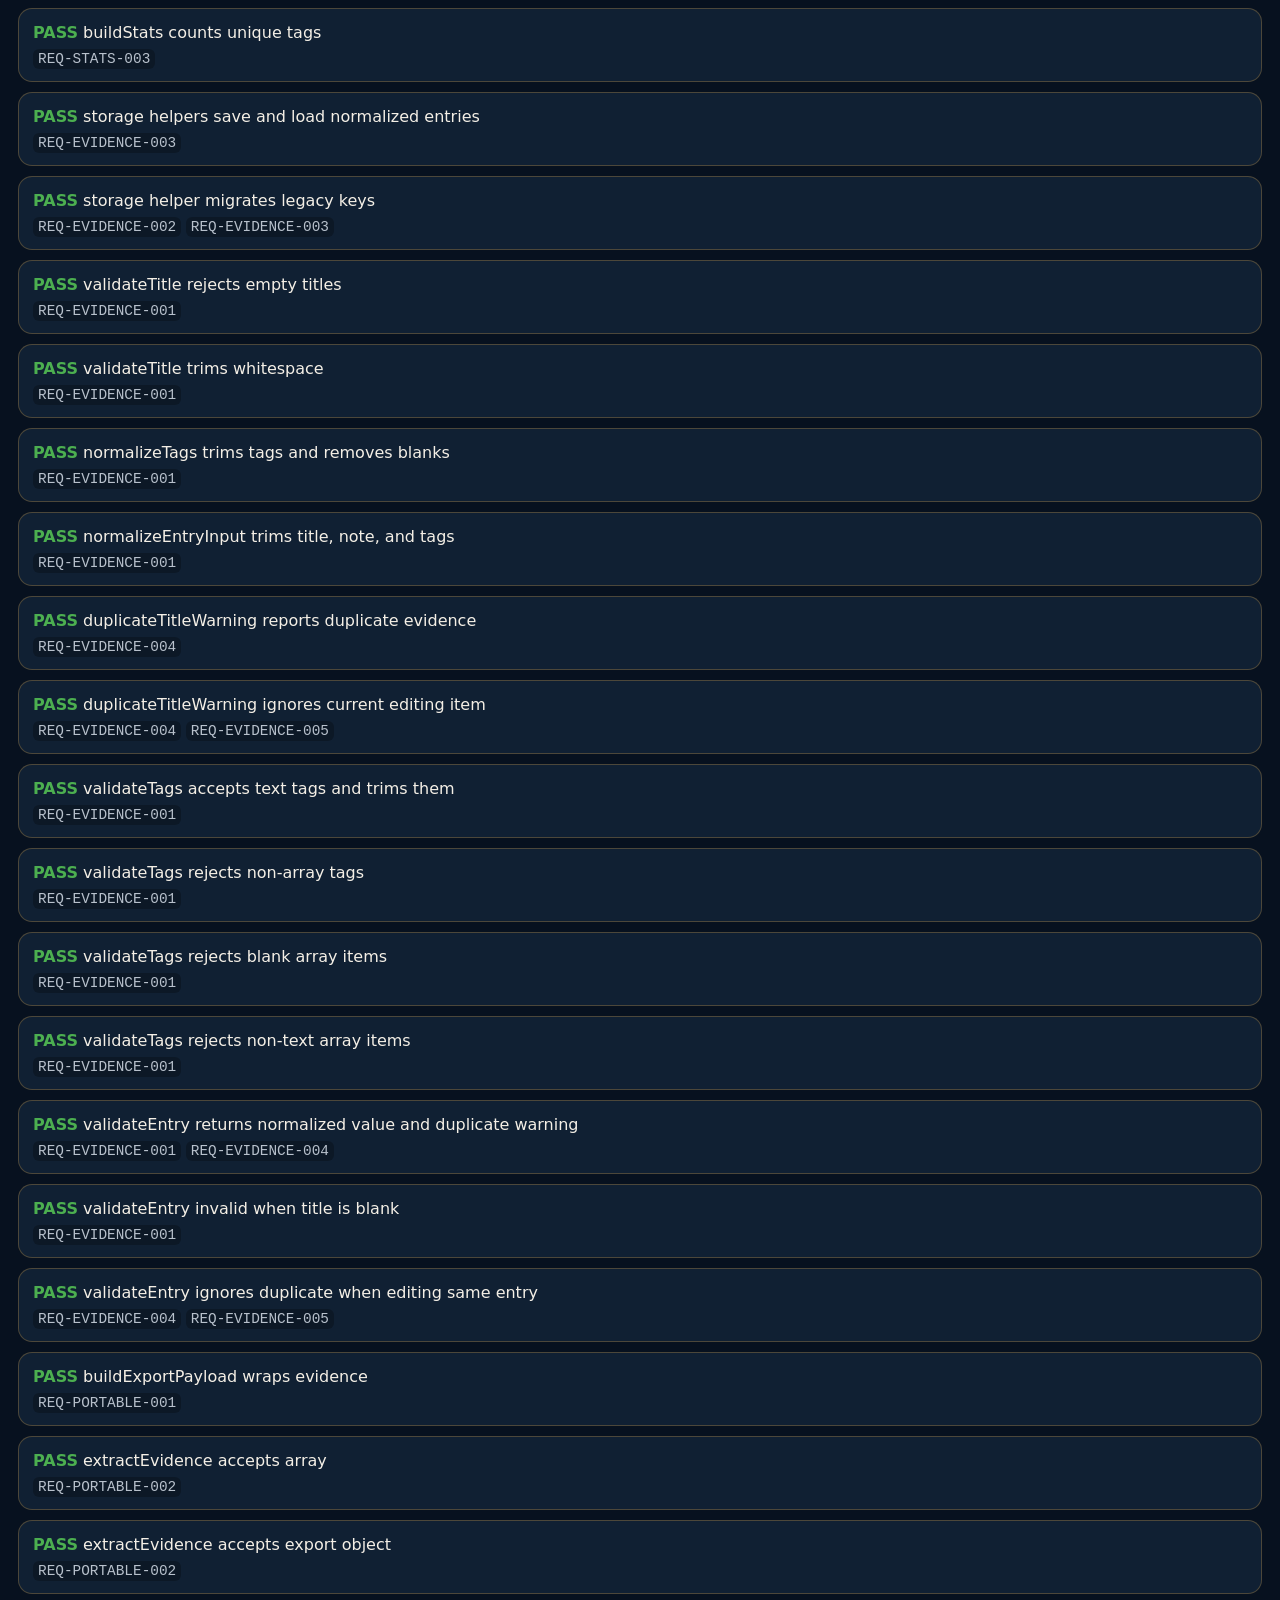
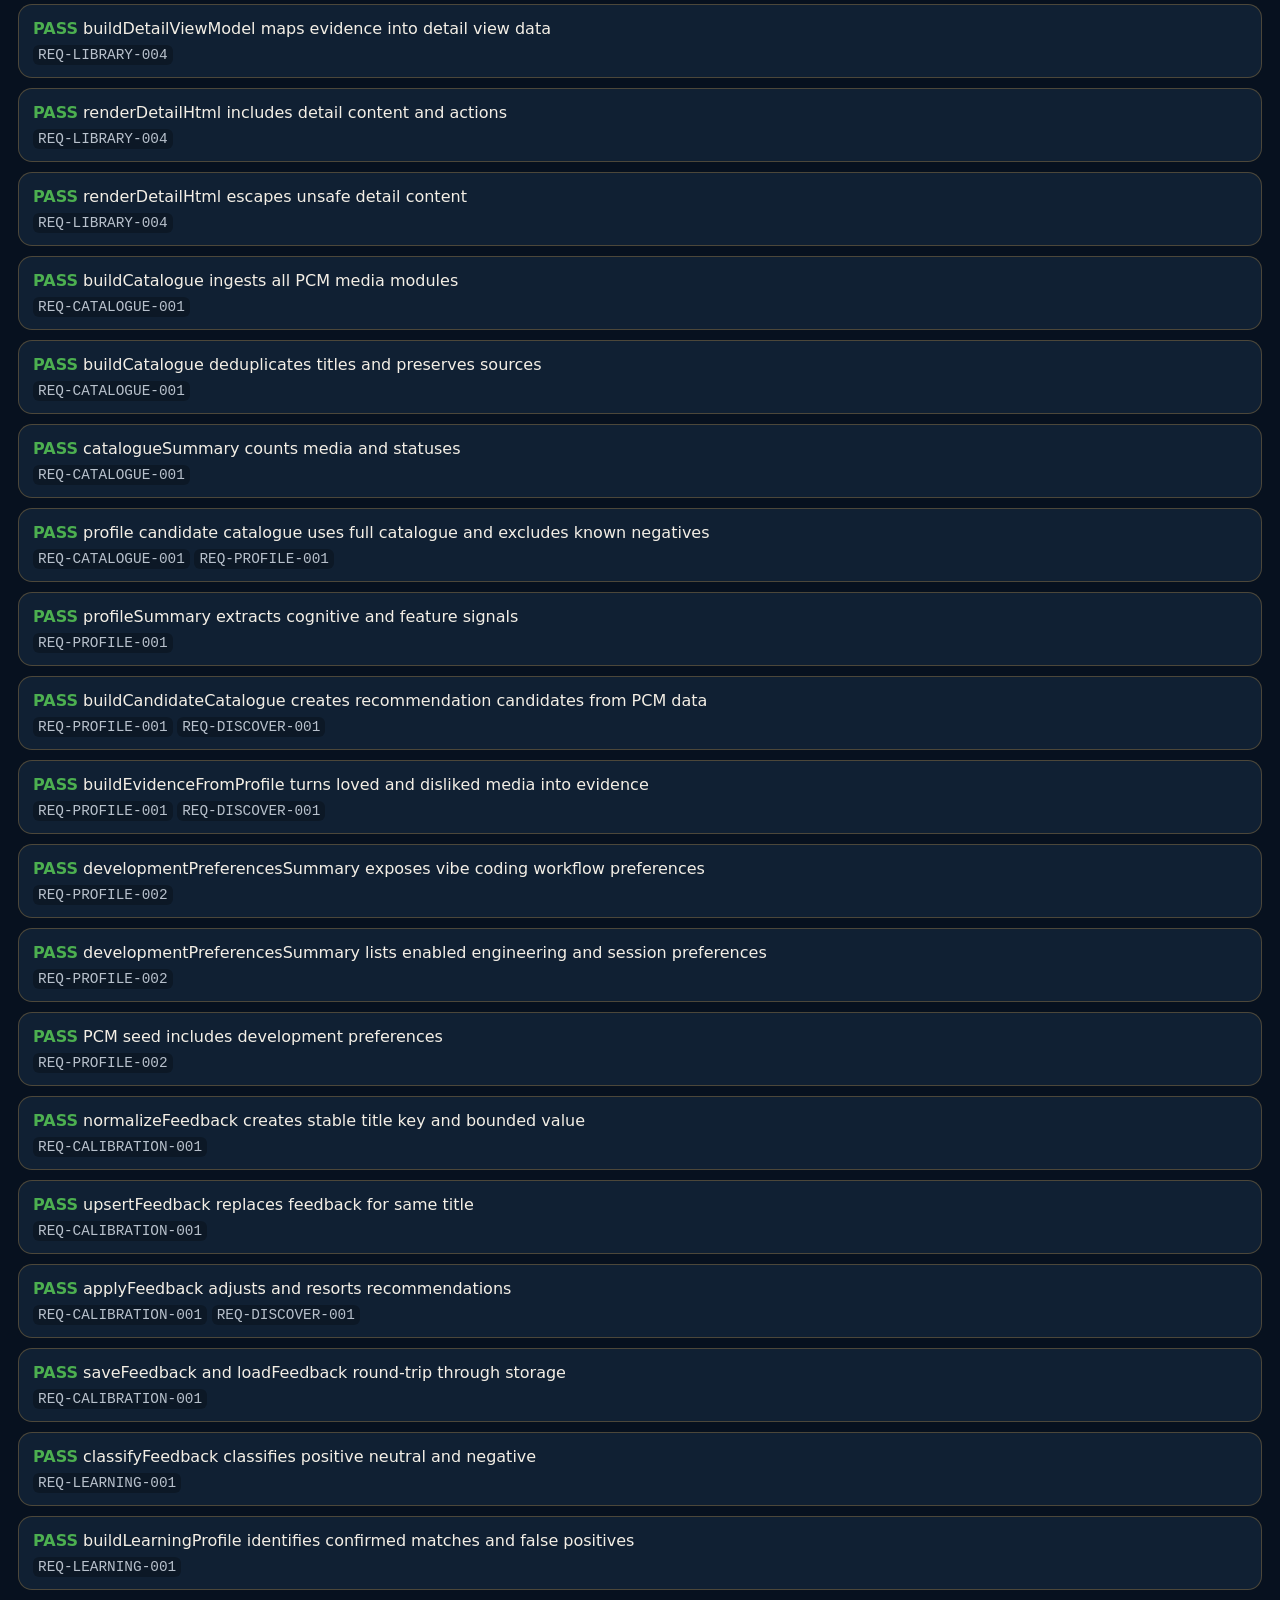
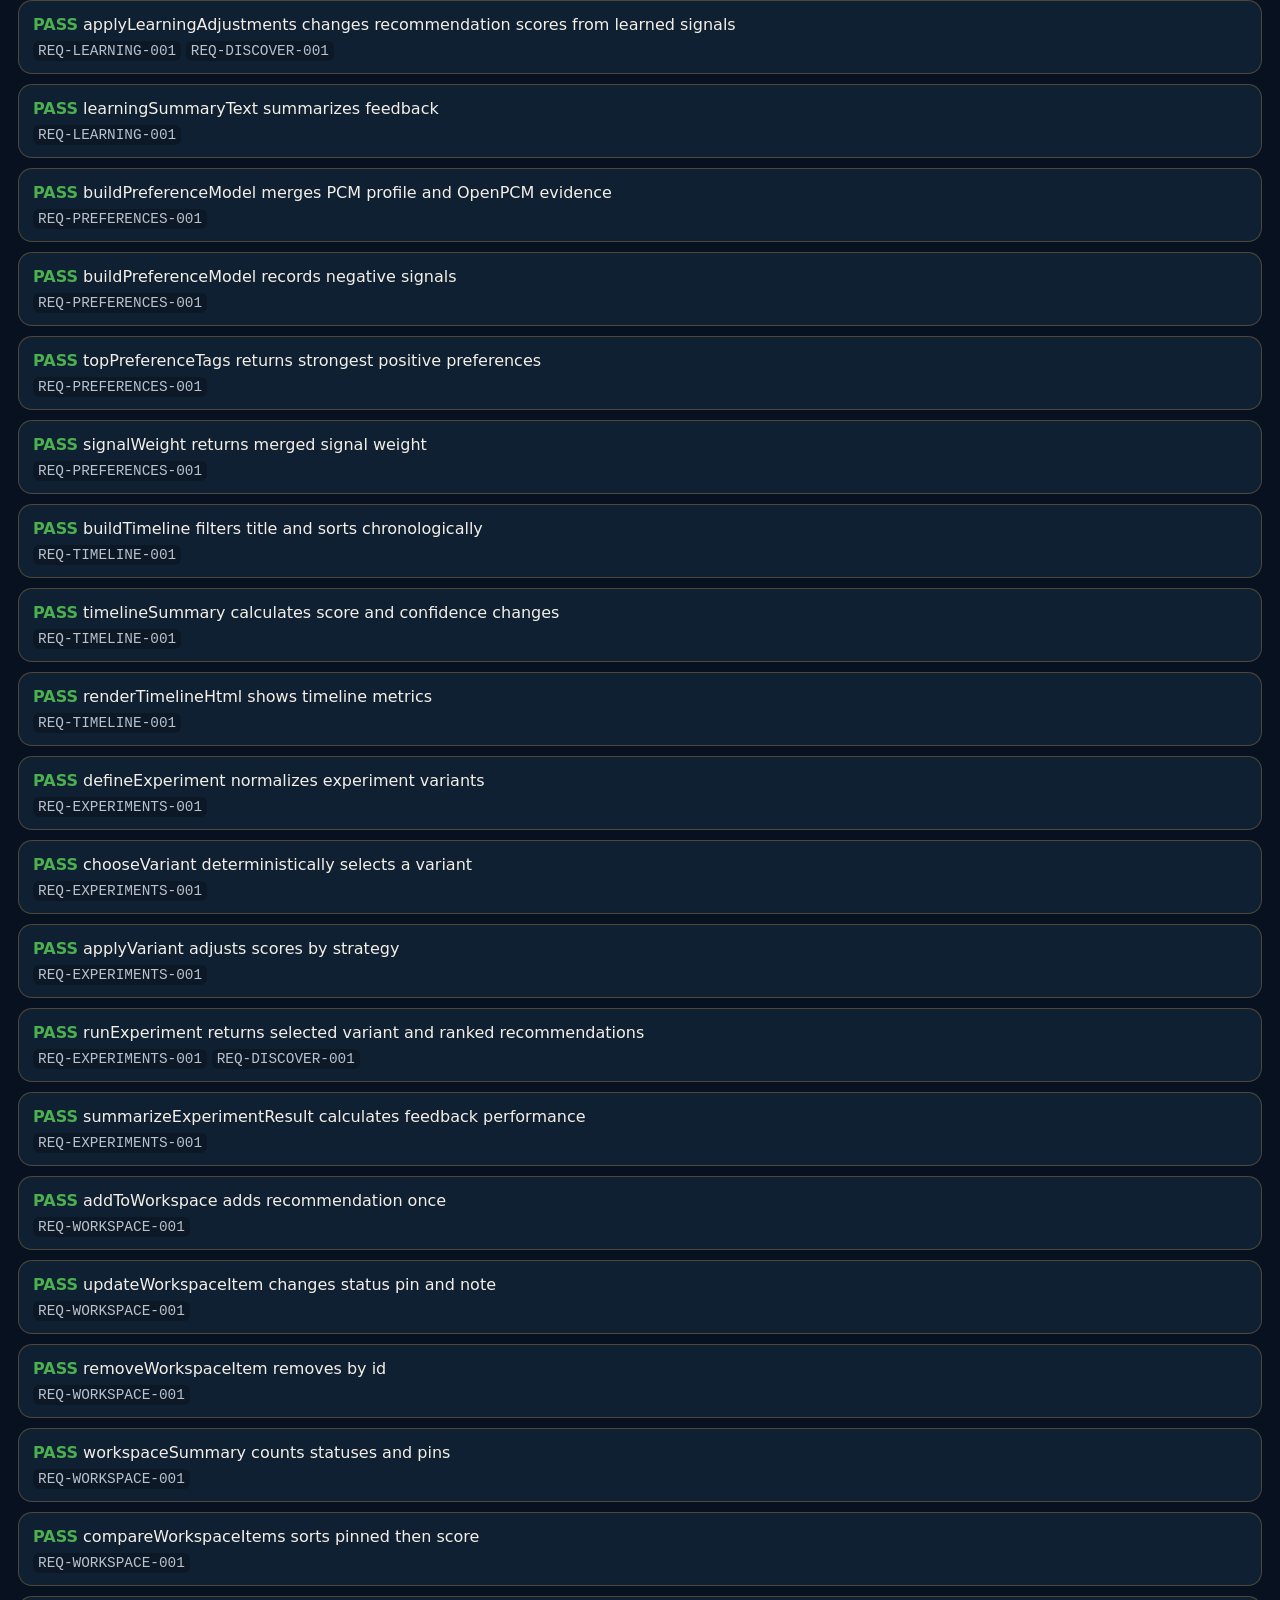
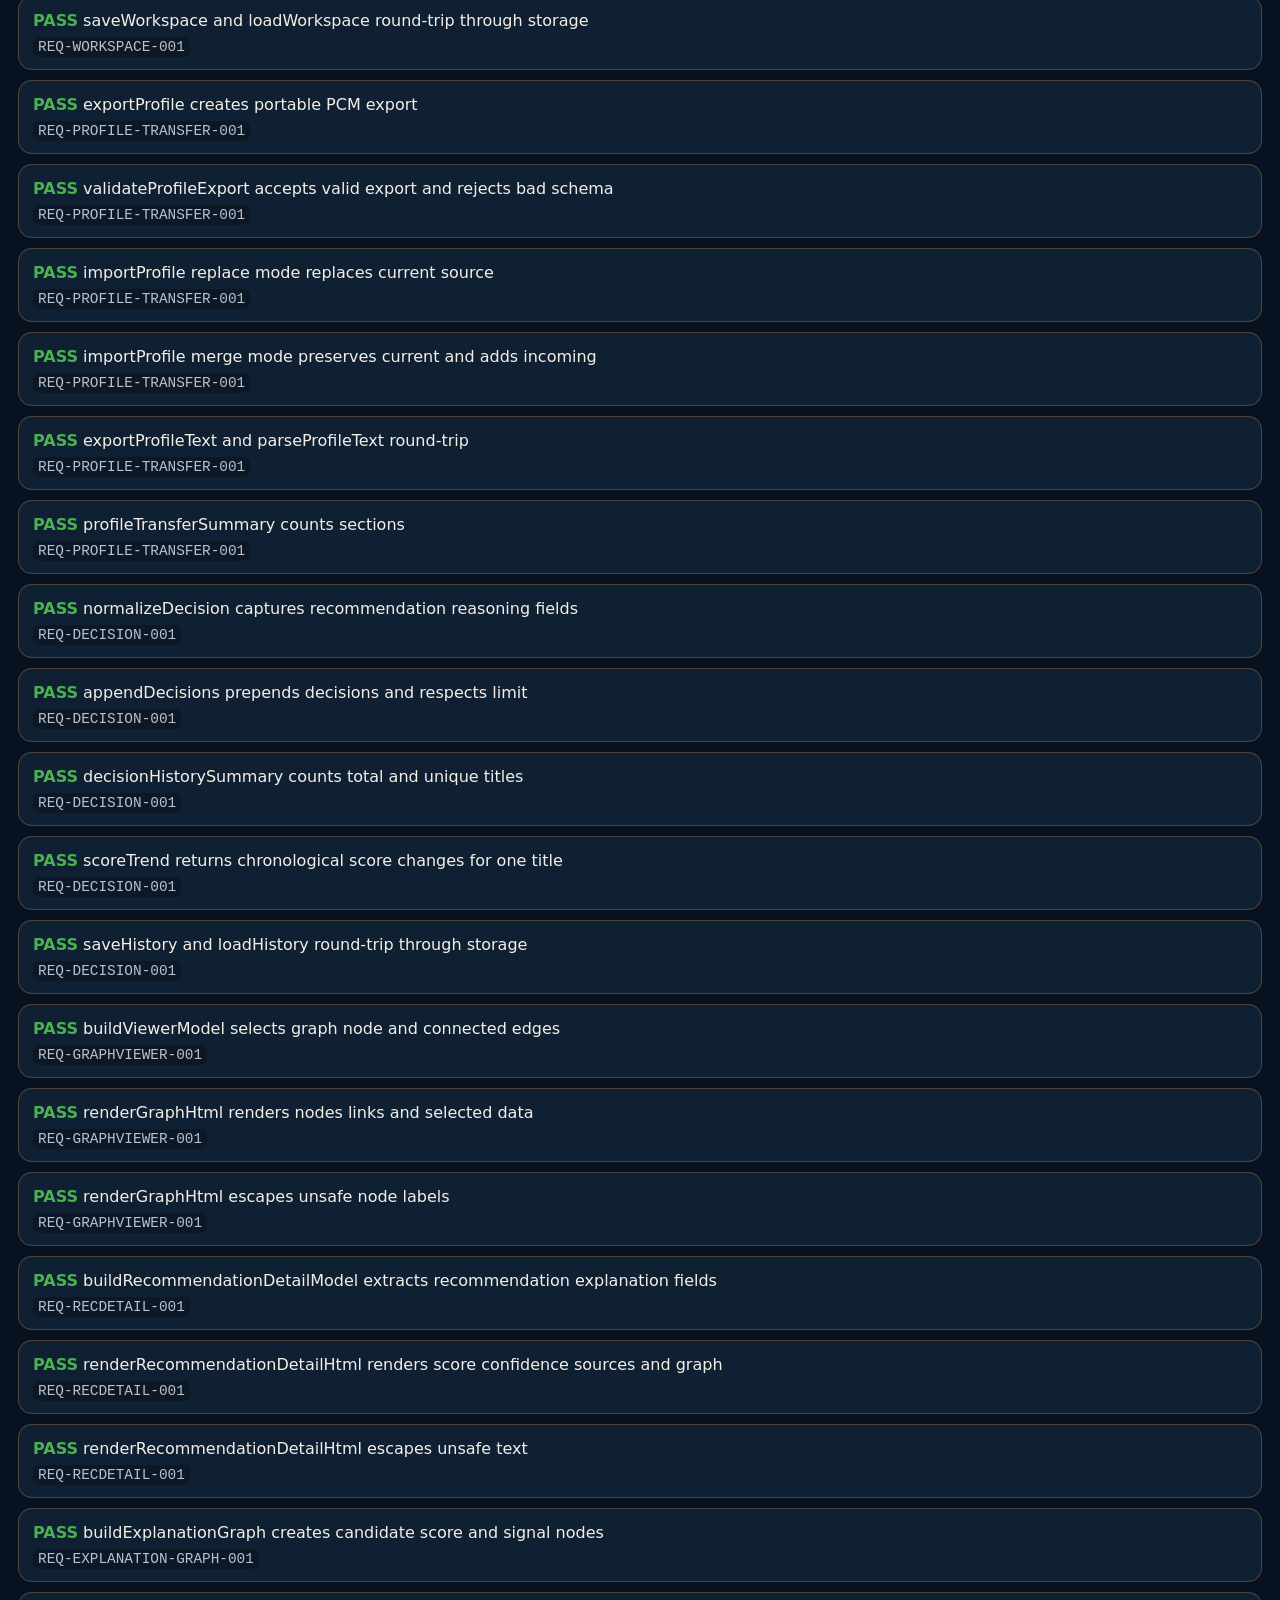
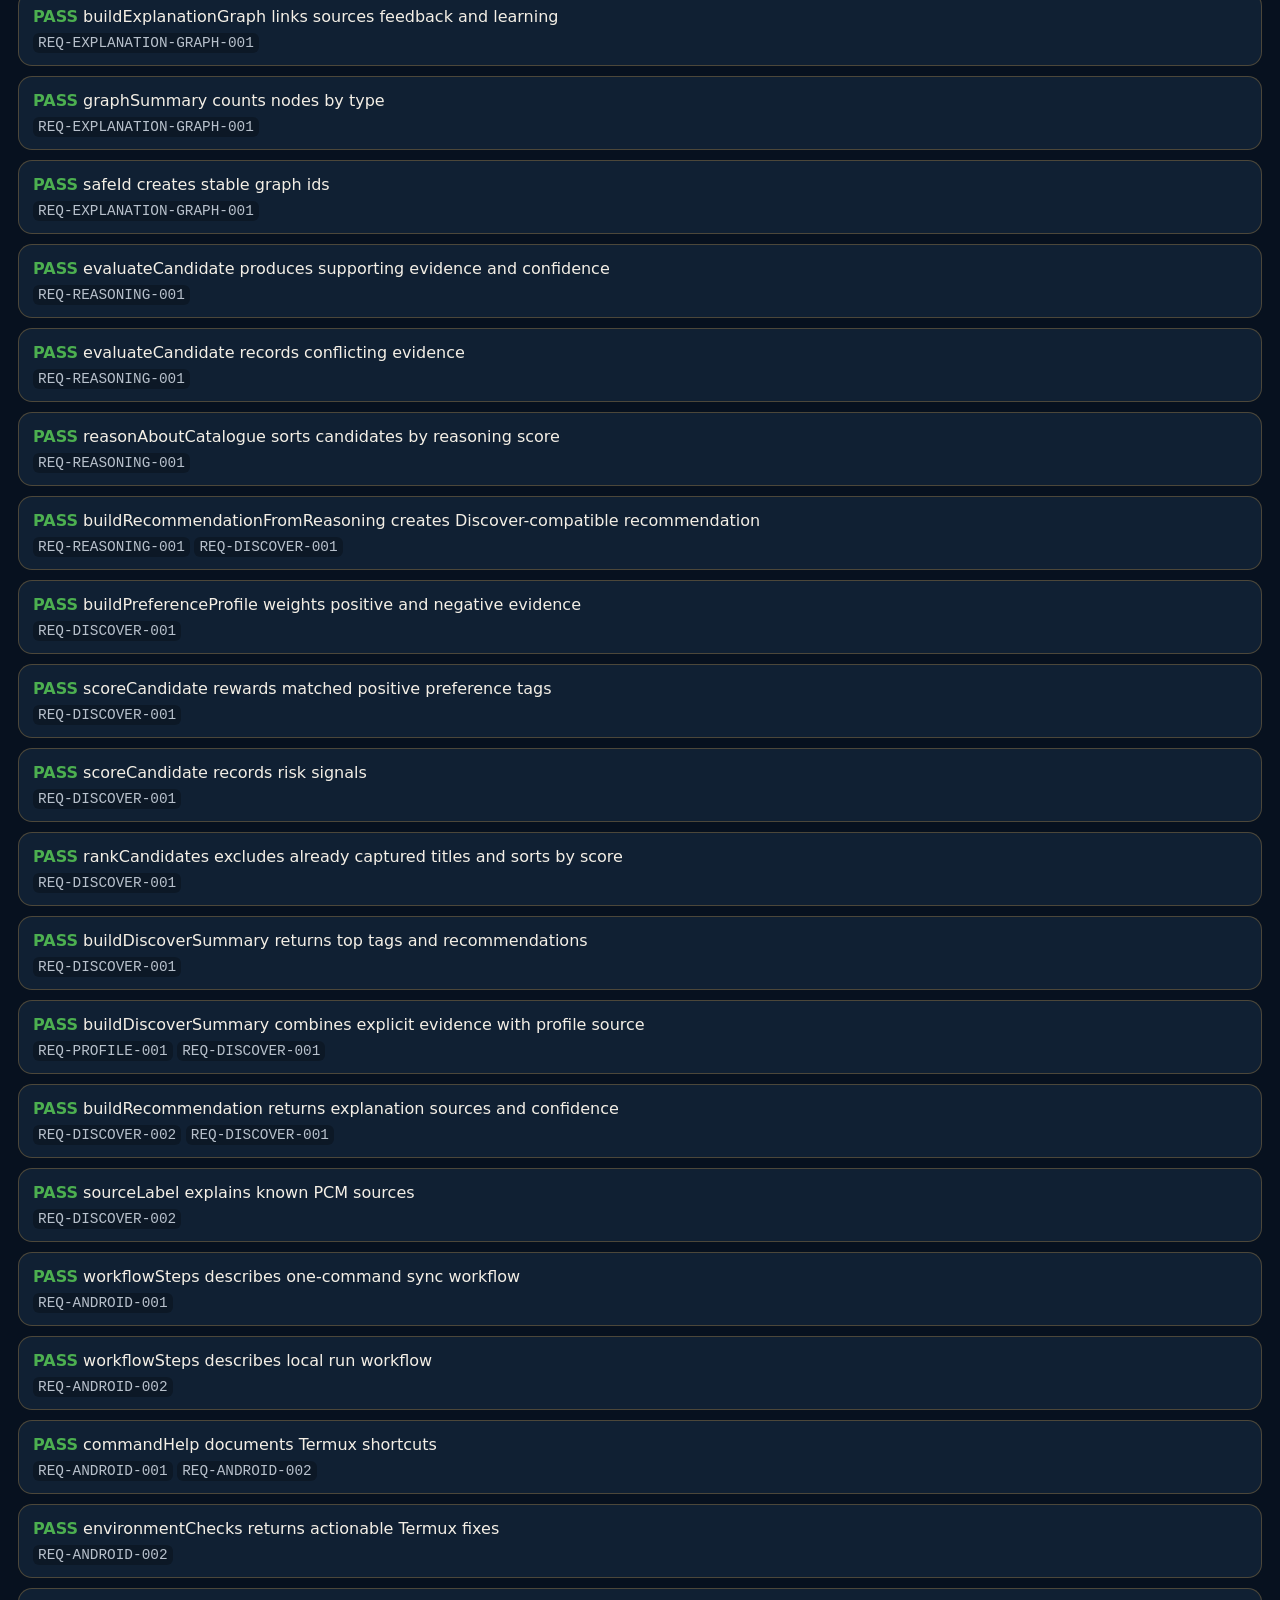
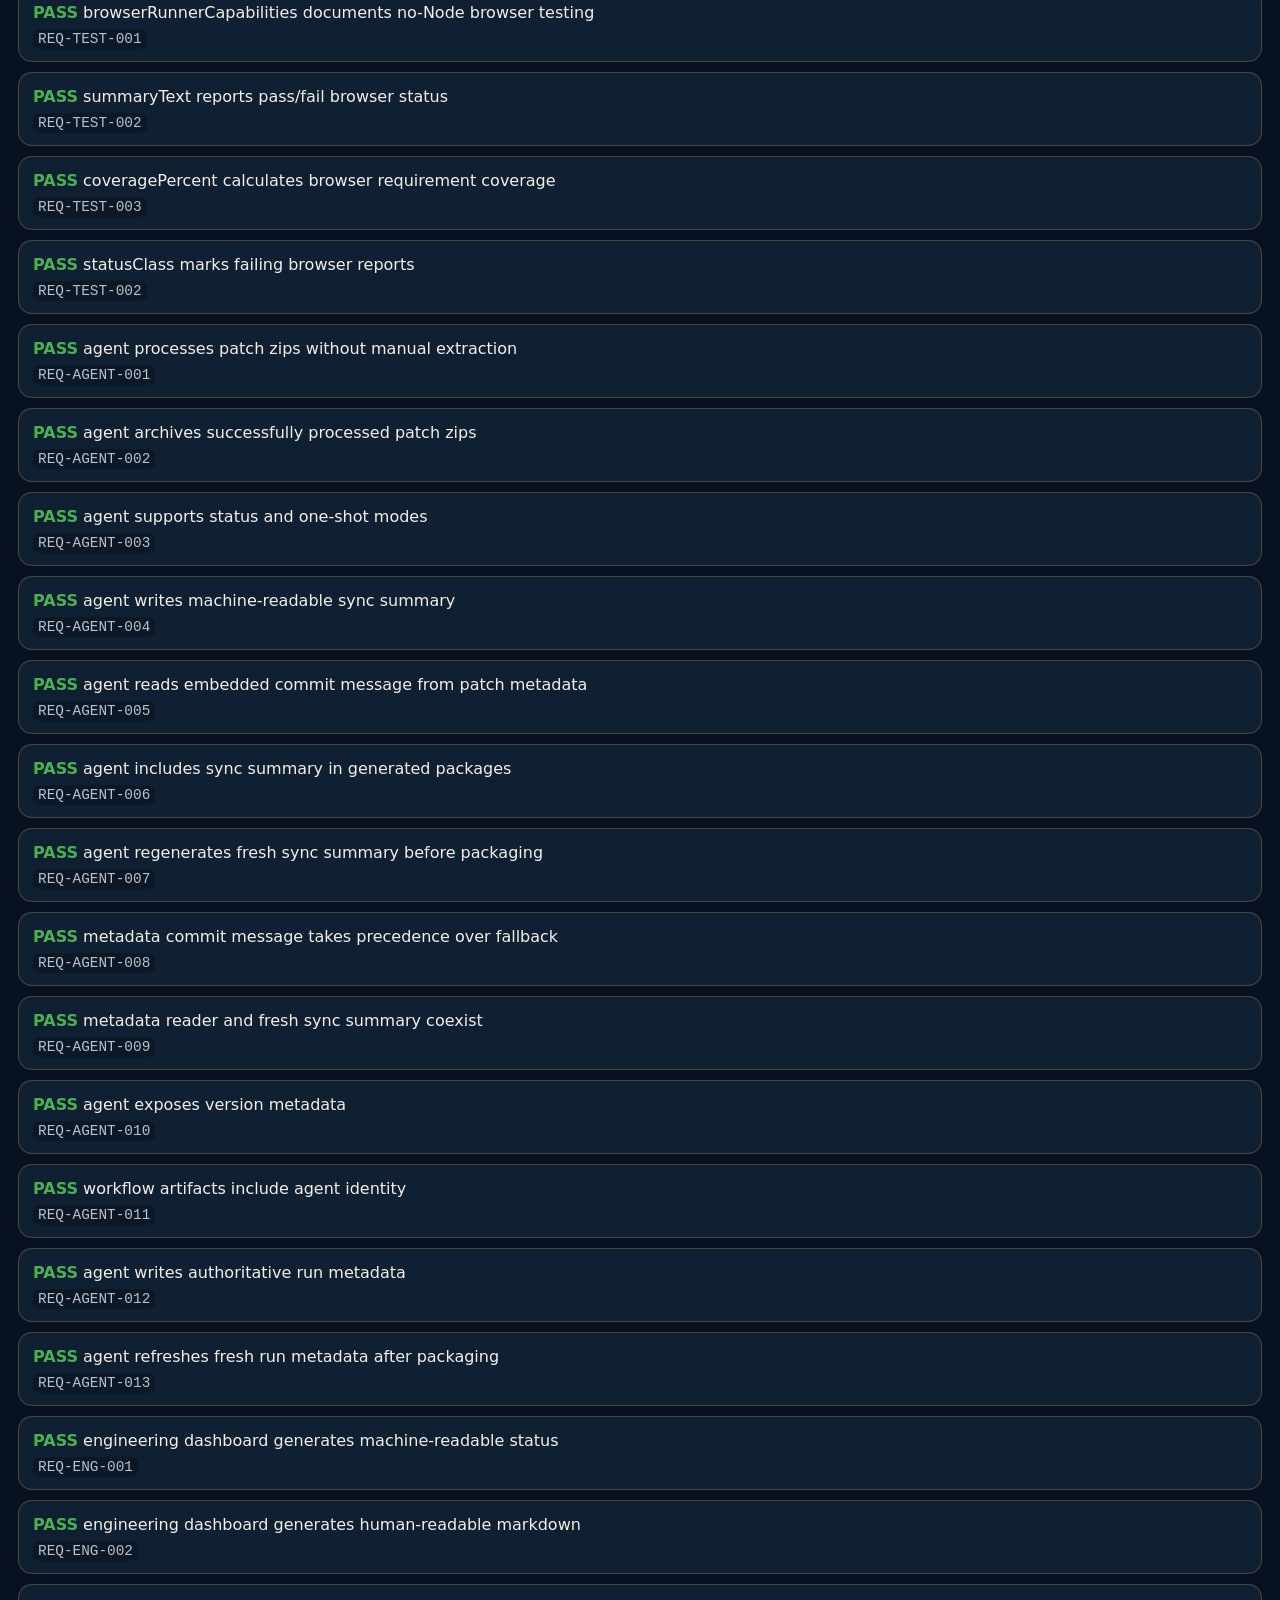
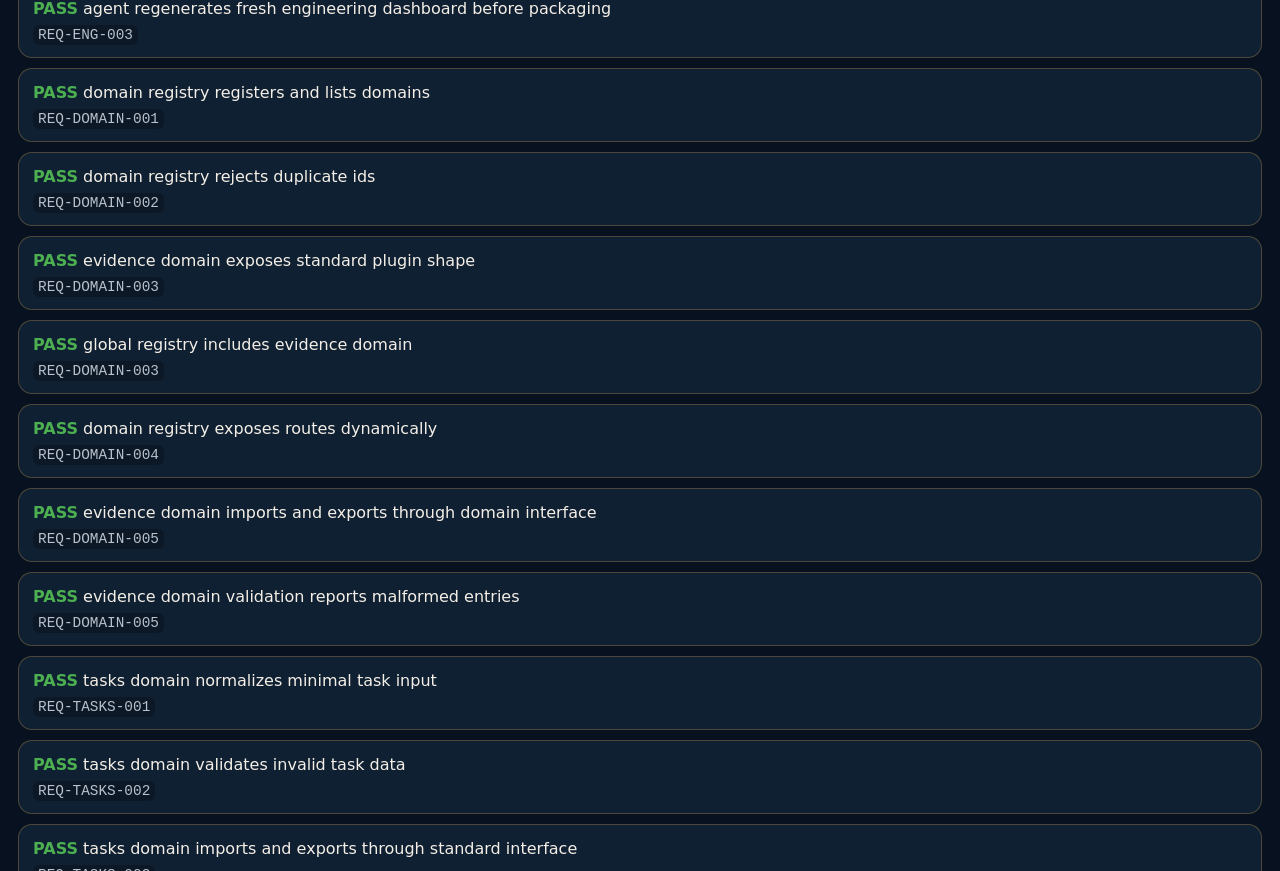
==== commit 018a386e: "feat(tasks): add tasks domain plugin" ====
--- a/tests/test.html
+++ b/tests/test.html
@@ -25,6 +25,7 @@
   <script src="../src/data/pcm-seed.js"></script>
   <script src="../src/core/domain-registry.js"></script>
   <script src="../src/domains/evidence/evidence-domain.js"></script>
+  <script src="../src/domains/tasks/tasks-domain.js"></script>
   <script src="../src/domains.js"></script>
   <script src="../src/core/evidence.js"></script>
   <script src="../src/core/validation.js"></script>
@@ -74,5 +75,6 @@
   <script src="agent-tests.js"></script>
   <script src="engineering-dashboard-tests.js"></script>
   <script src="domain-registry-tests.js"></script>
+  <script src="tasks-domain-tests.js"></script>
 </body>
 </html>
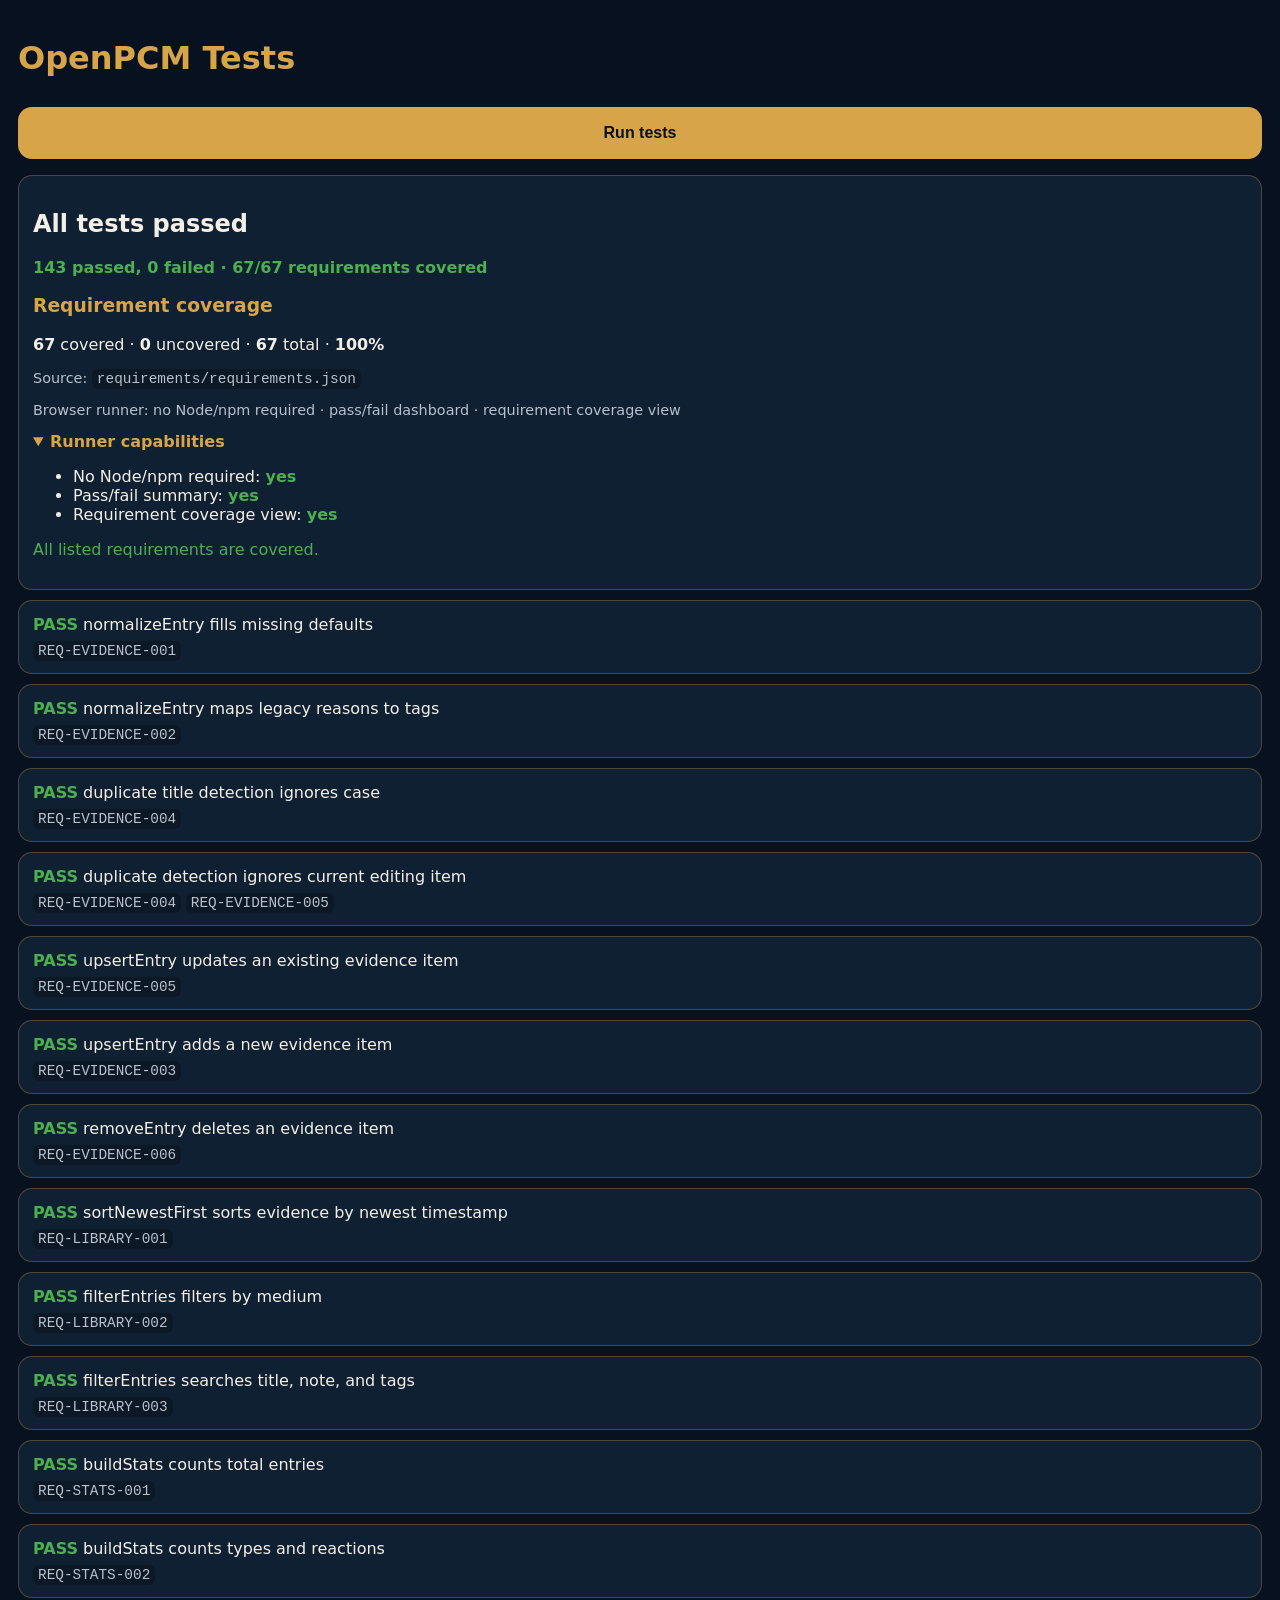
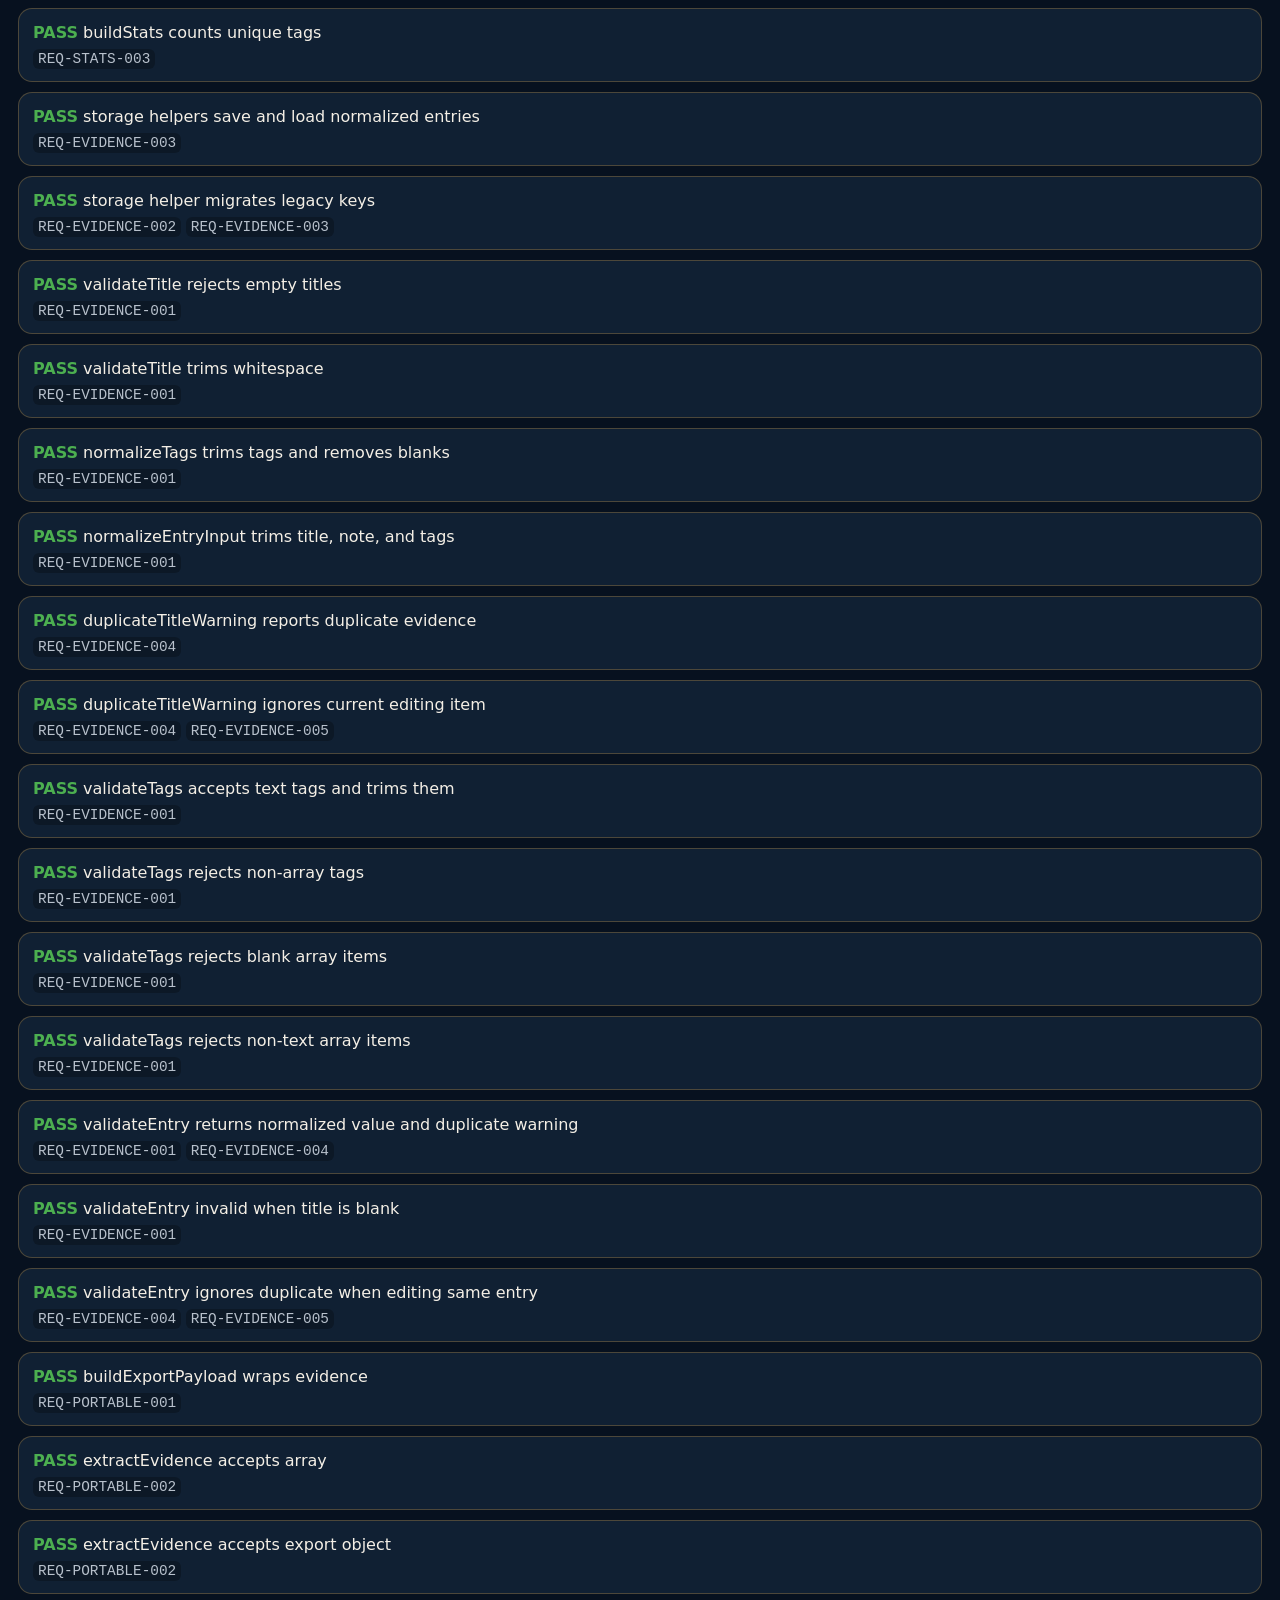
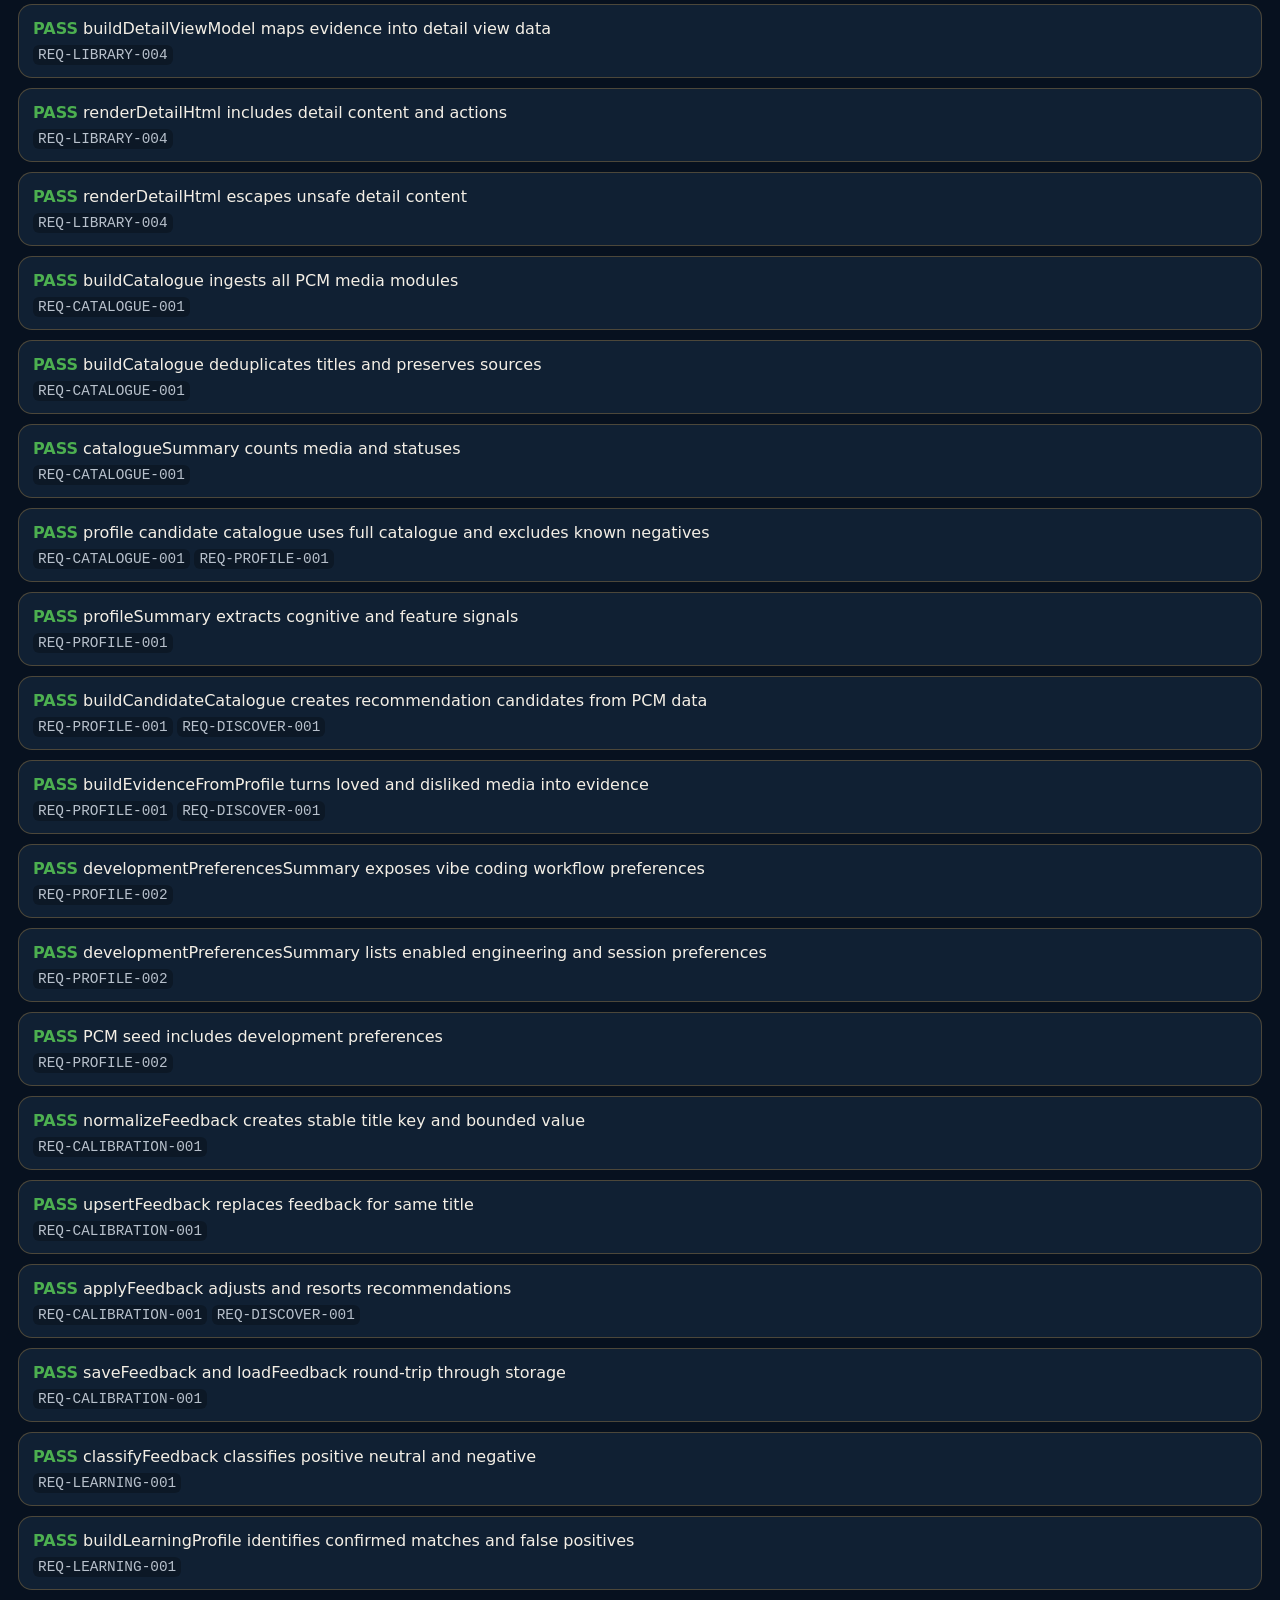
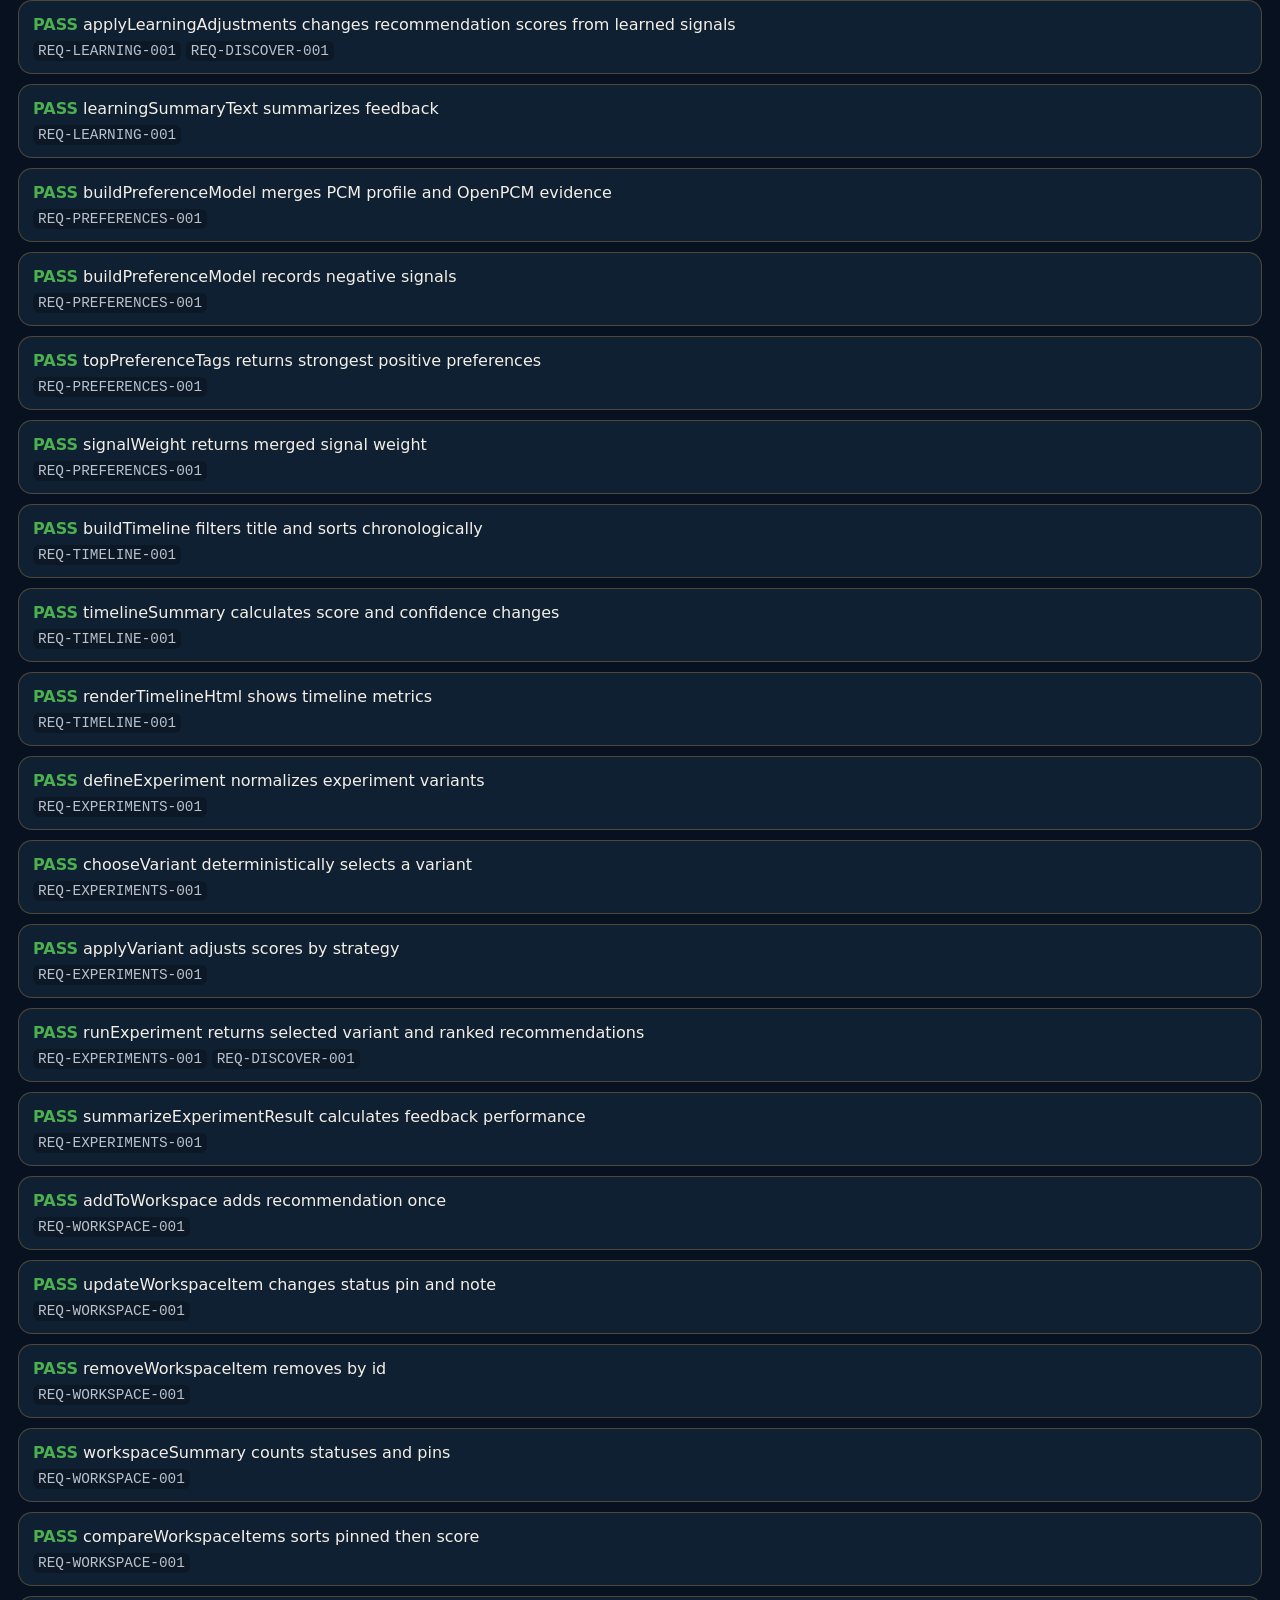
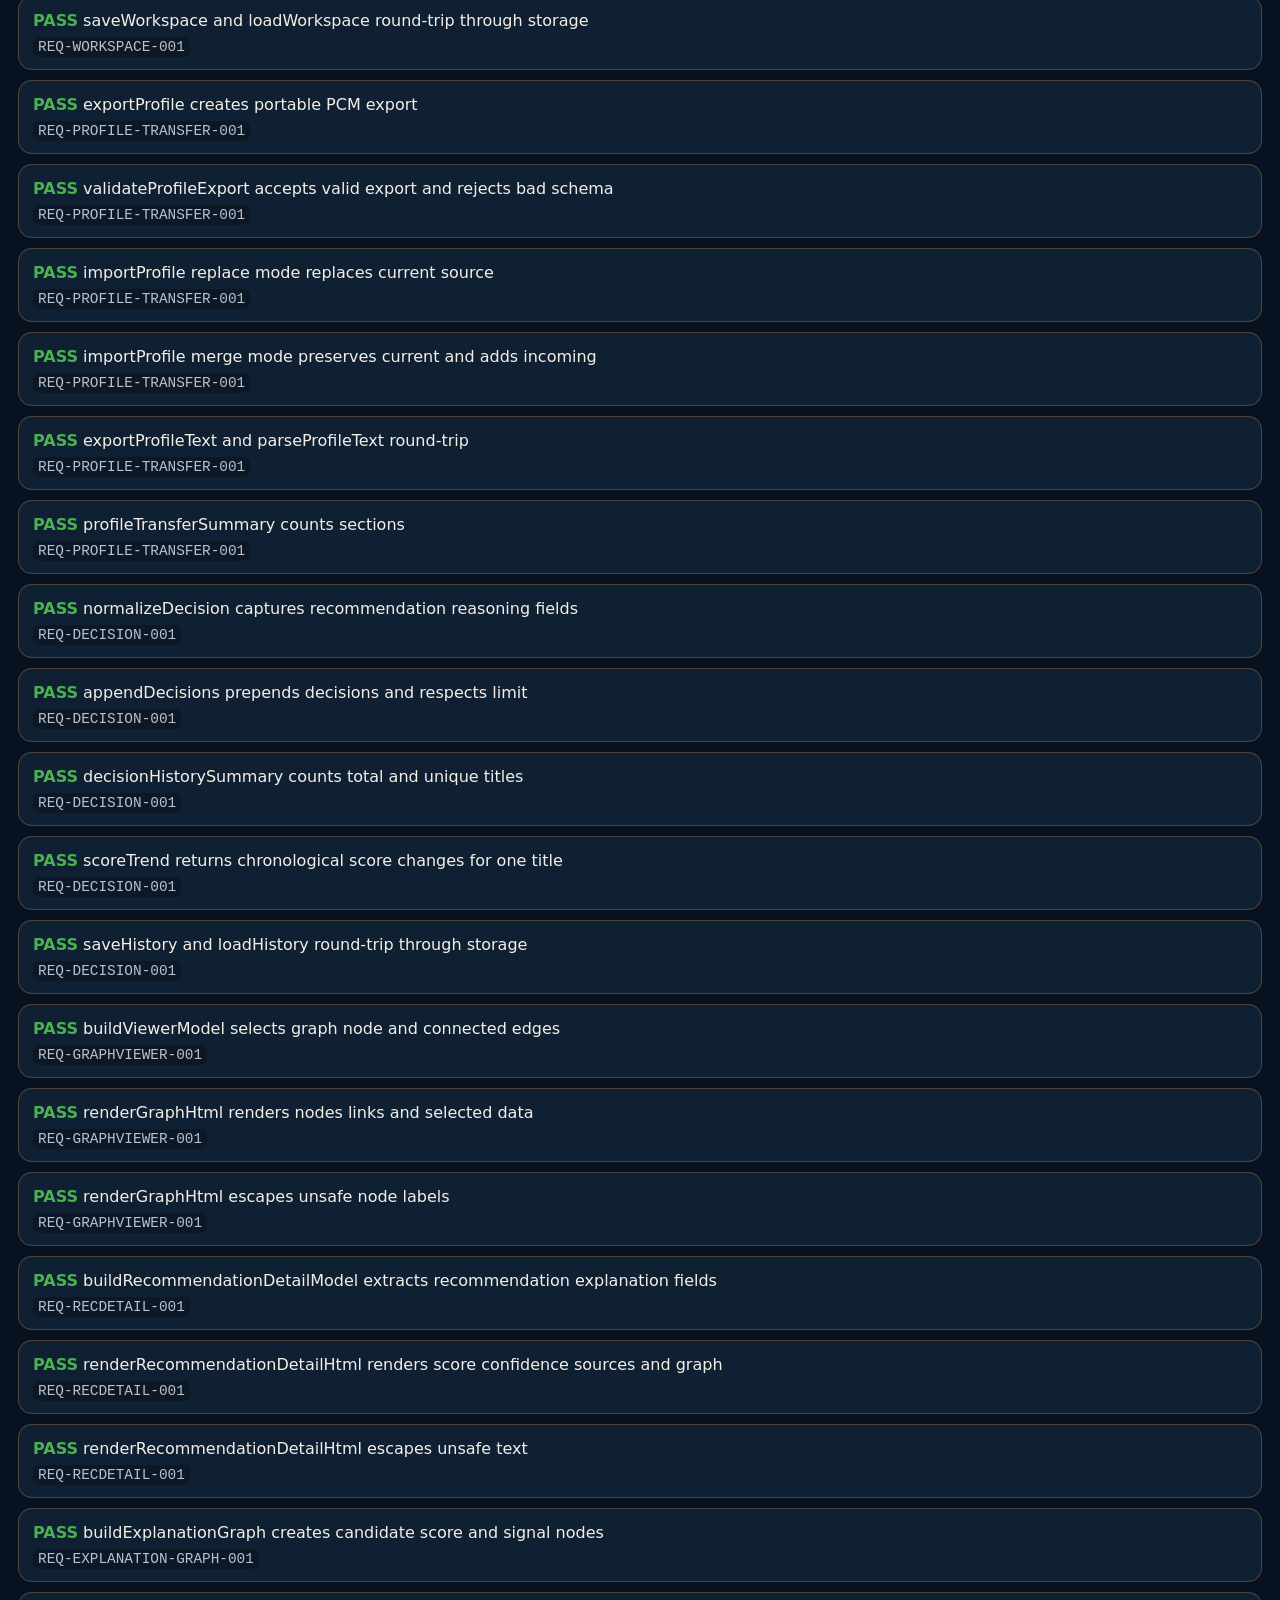
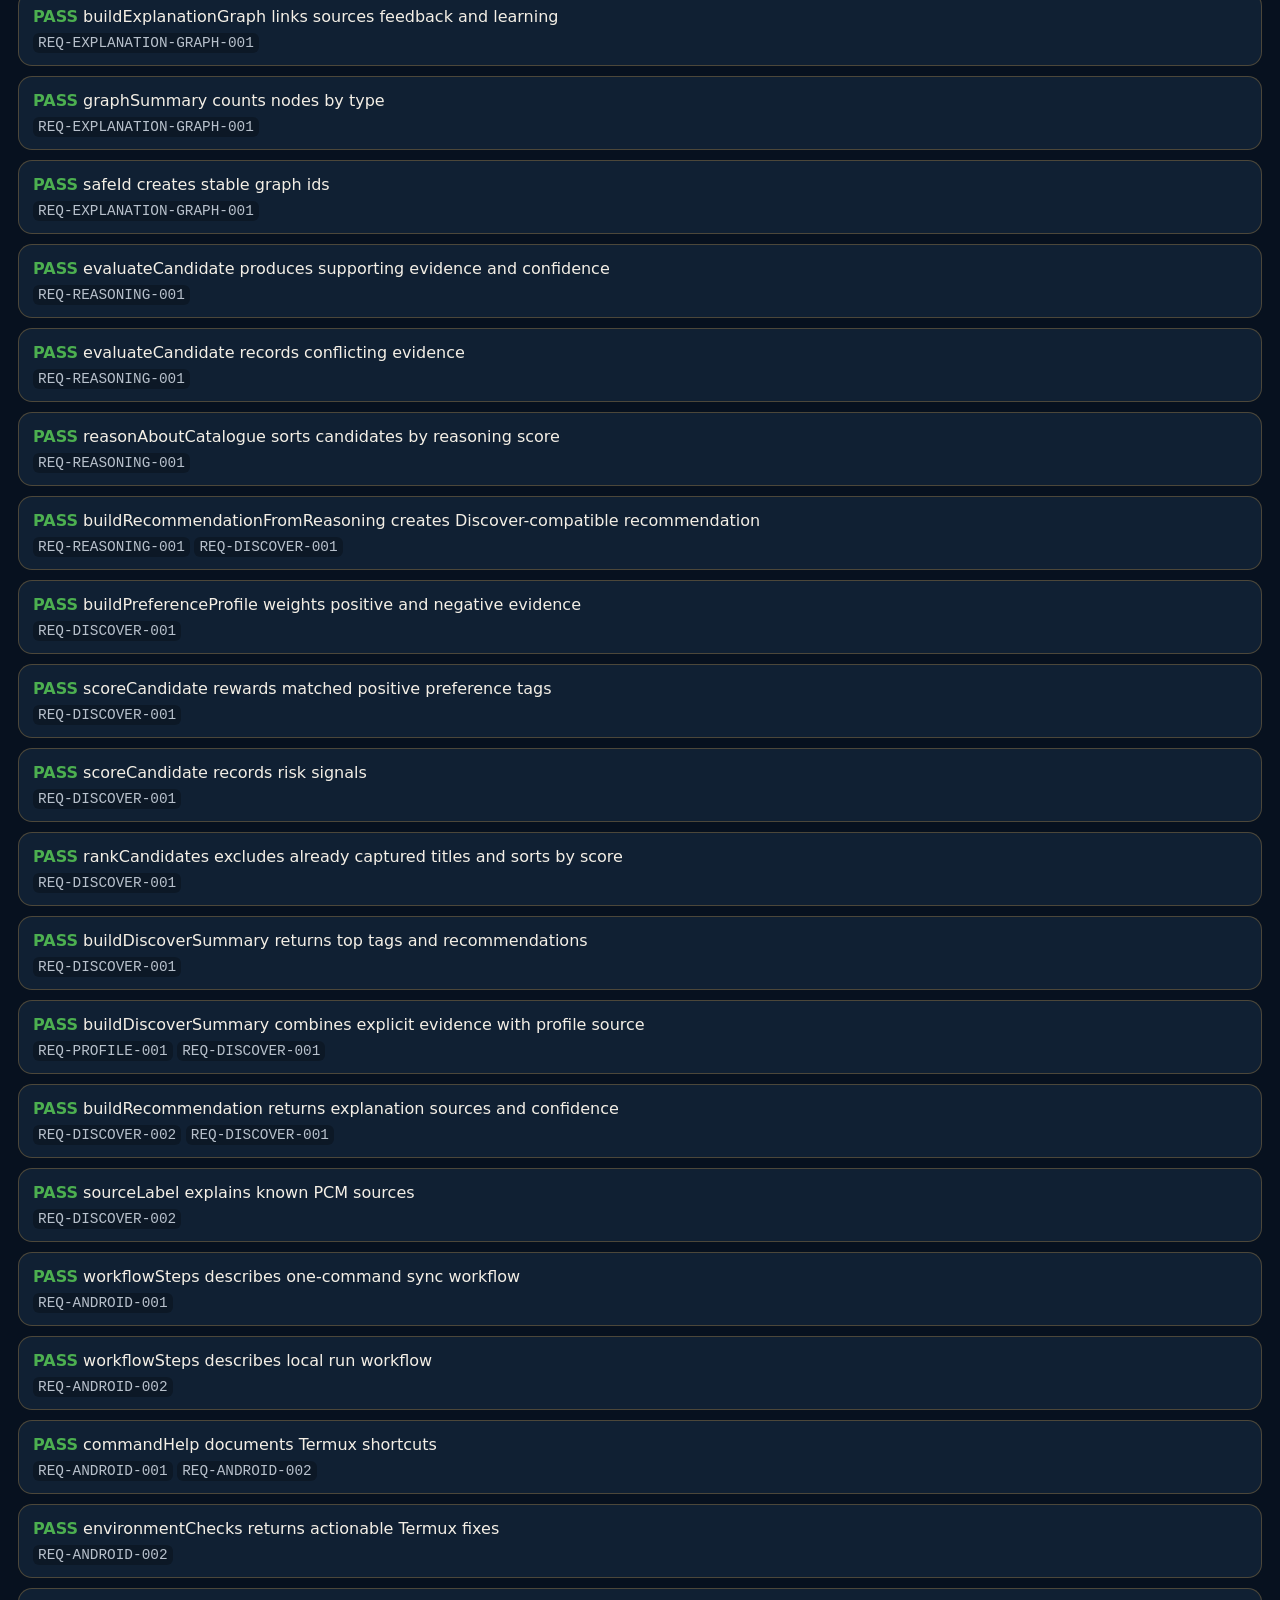
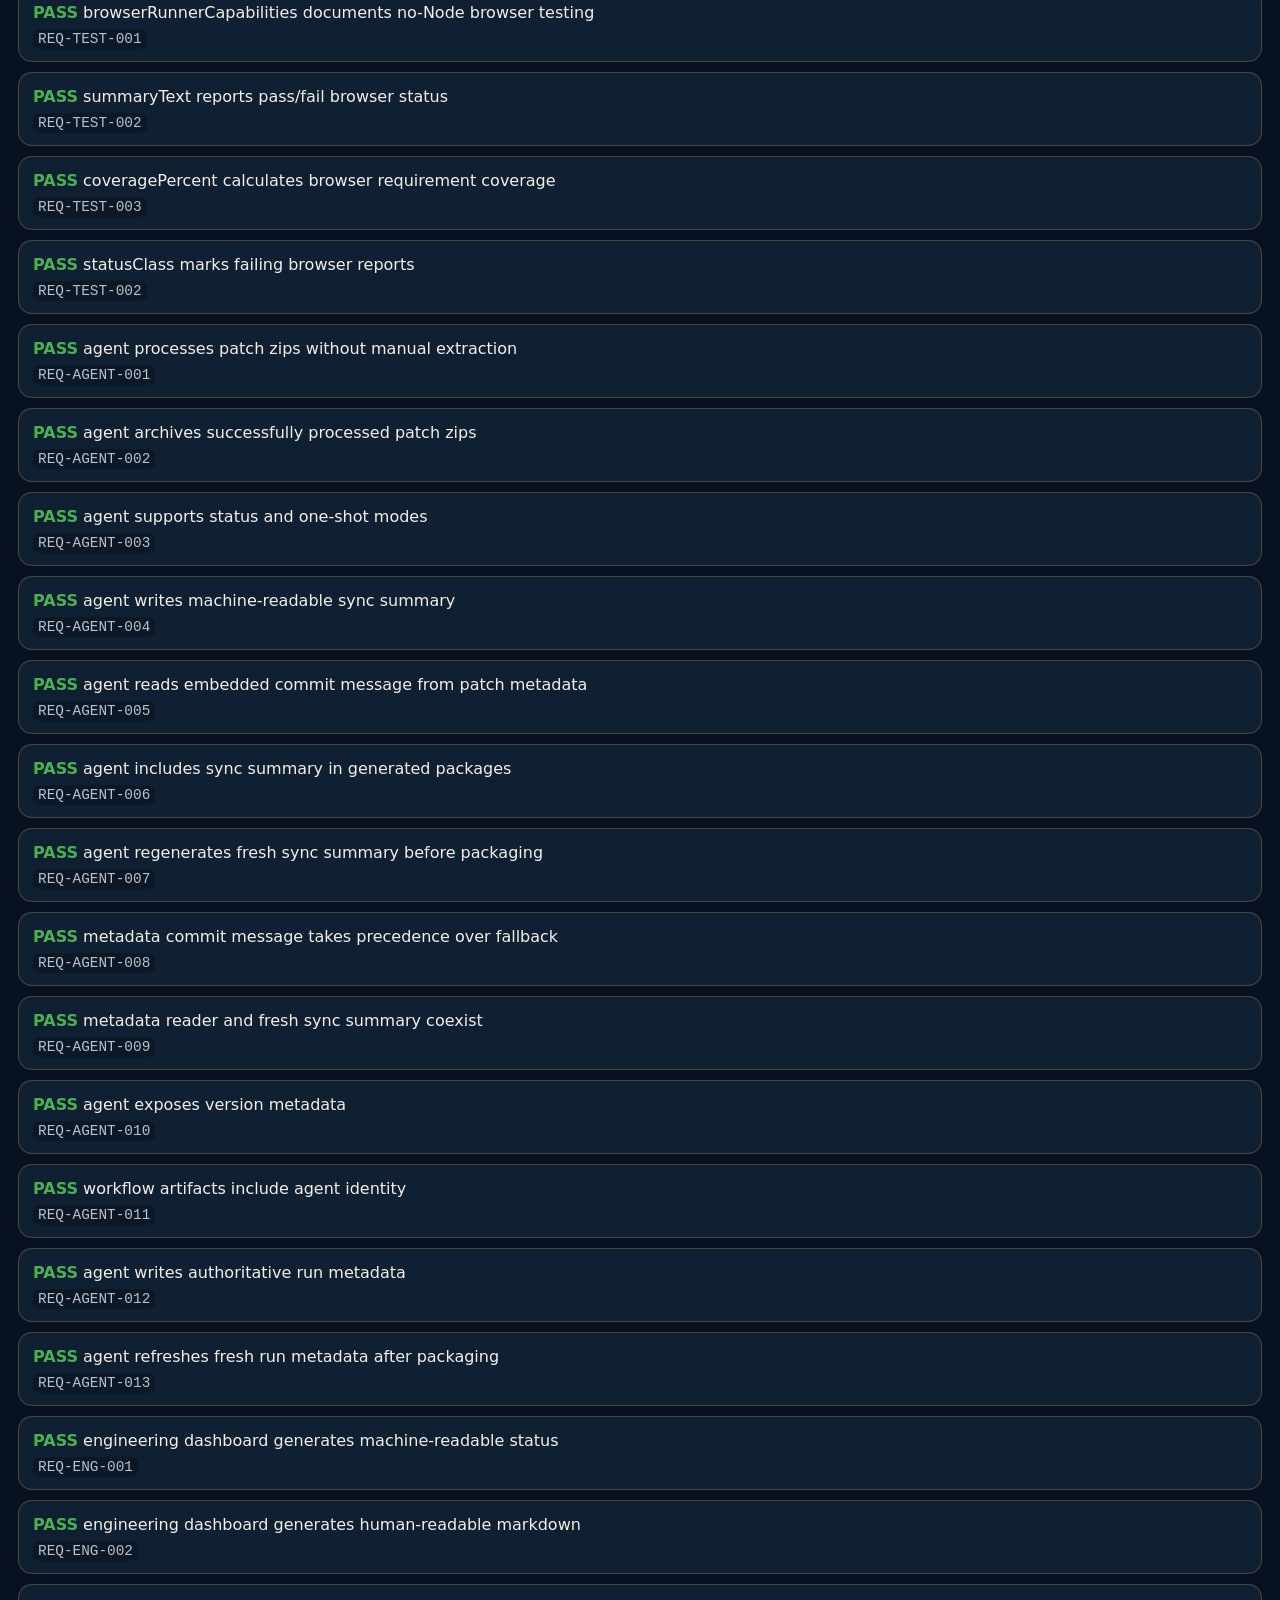
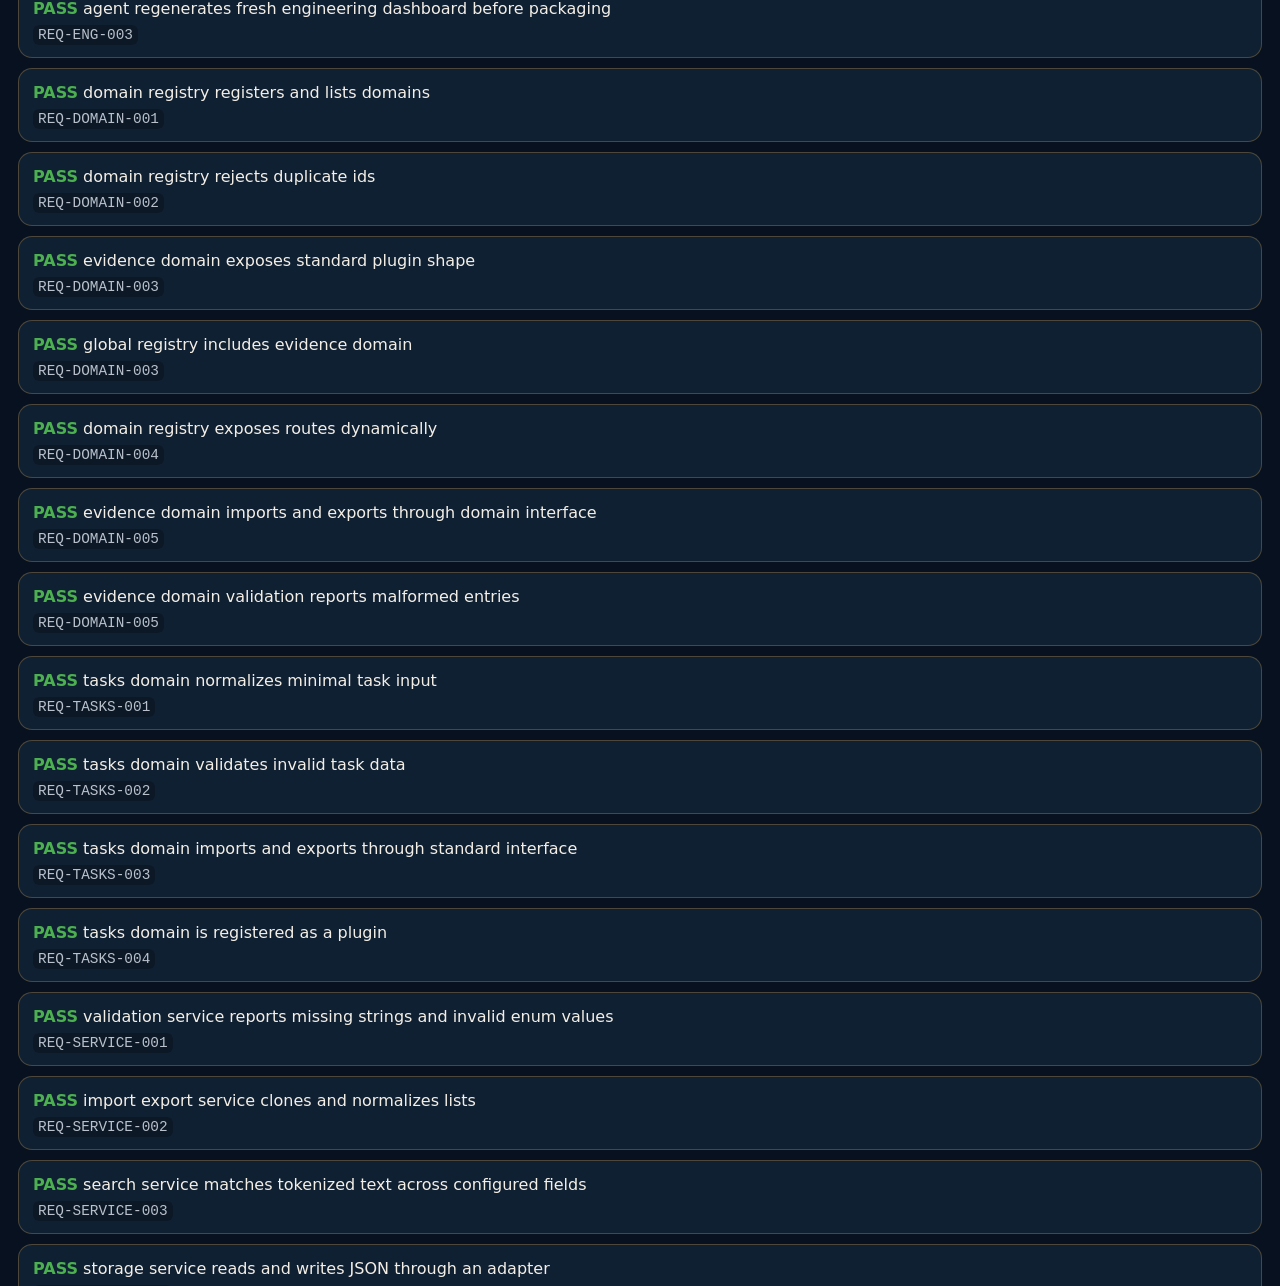
==== commit f16fe8b7: "feat(services): add shared domain services" ====
--- a/tests/test.html
+++ b/tests/test.html
@@ -24,6 +24,10 @@
 
   <script src="../src/data/pcm-seed.js"></script>
   <script src="../src/core/domain-registry.js"></script>
+  <script src="../src/services/validation.js"></script>
+  <script src="../src/services/import-export.js"></script>
+  <script src="../src/services/search.js"></script>
+  <script src="../src/services/storage.js"></script>
   <script src="../src/domains/evidence/evidence-domain.js"></script>
   <script src="../src/domains/tasks/tasks-domain.js"></script>
   <script src="../src/domains.js"></script>
@@ -76,5 +80,6 @@
   <script src="engineering-dashboard-tests.js"></script>
   <script src="domain-registry-tests.js"></script>
   <script src="tasks-domain-tests.js"></script>
+  <script src="shared-services-tests.js"></script>
 </body>
 </html>
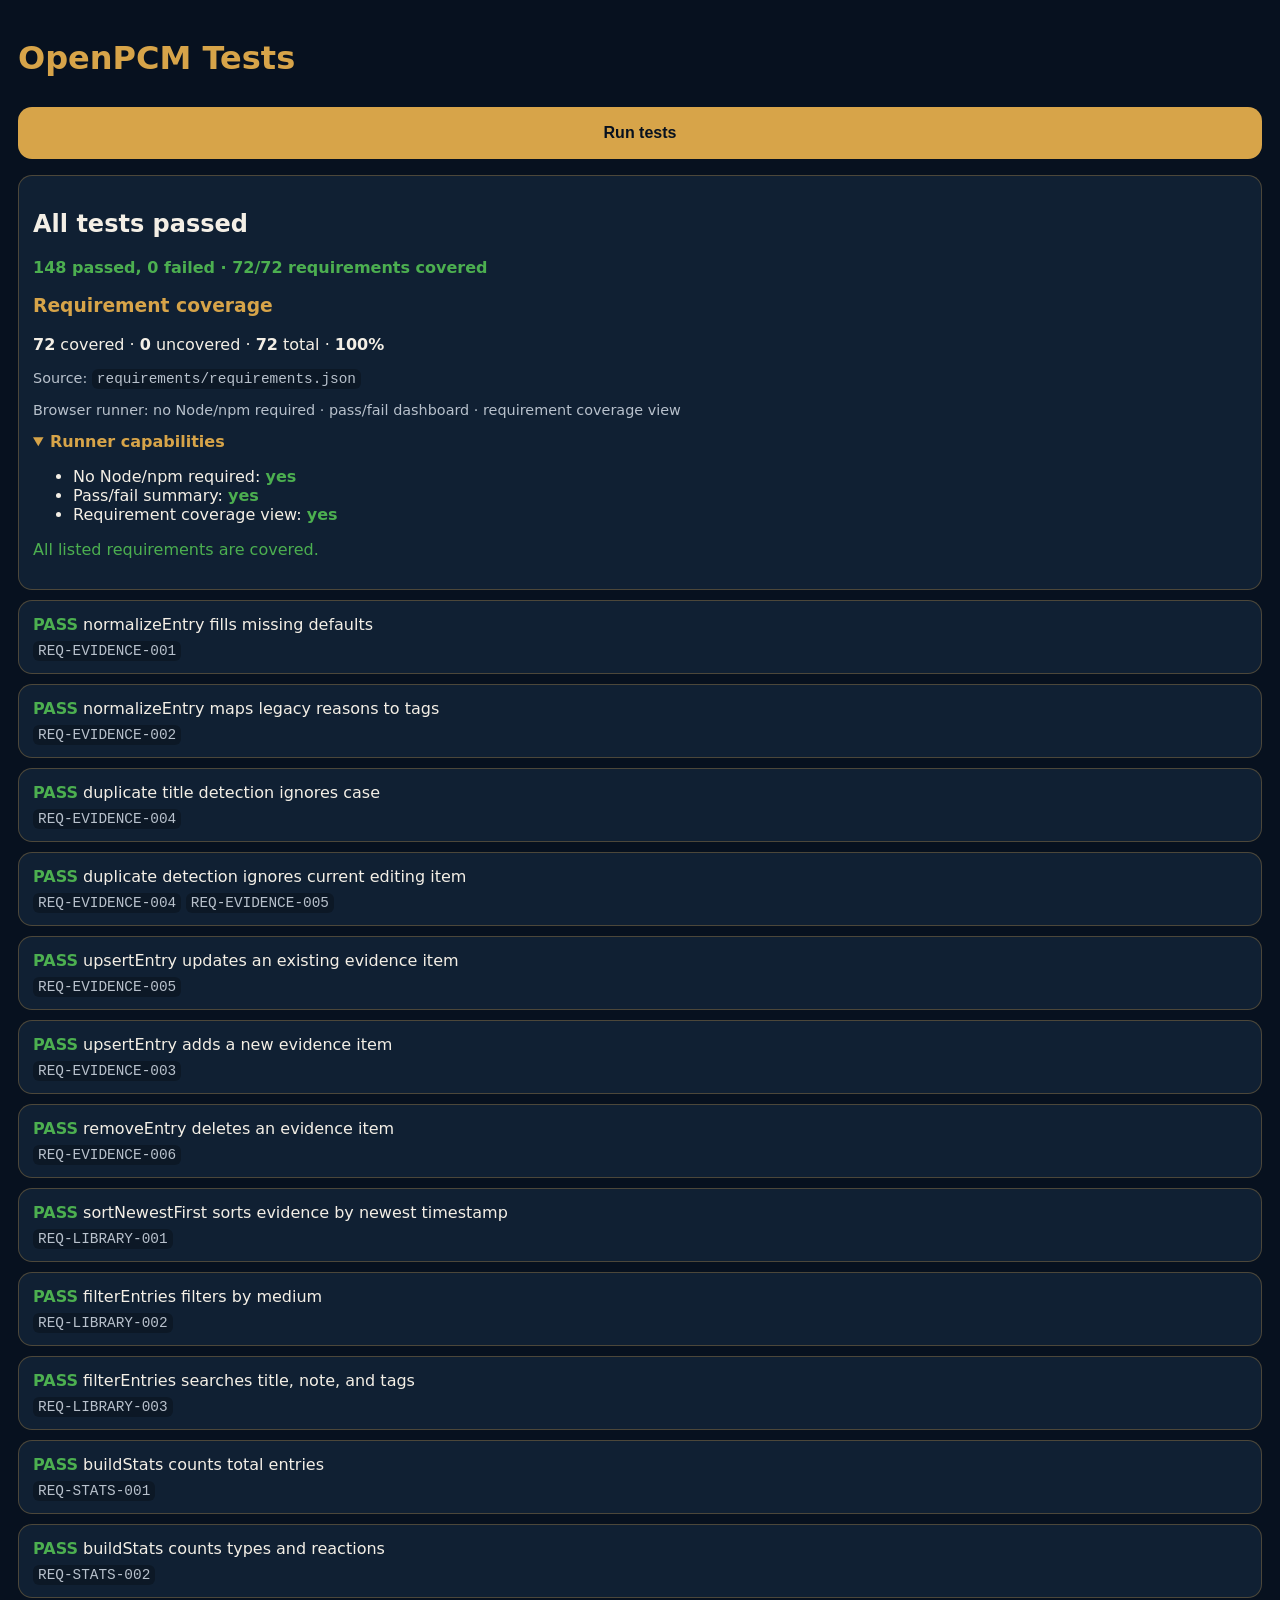
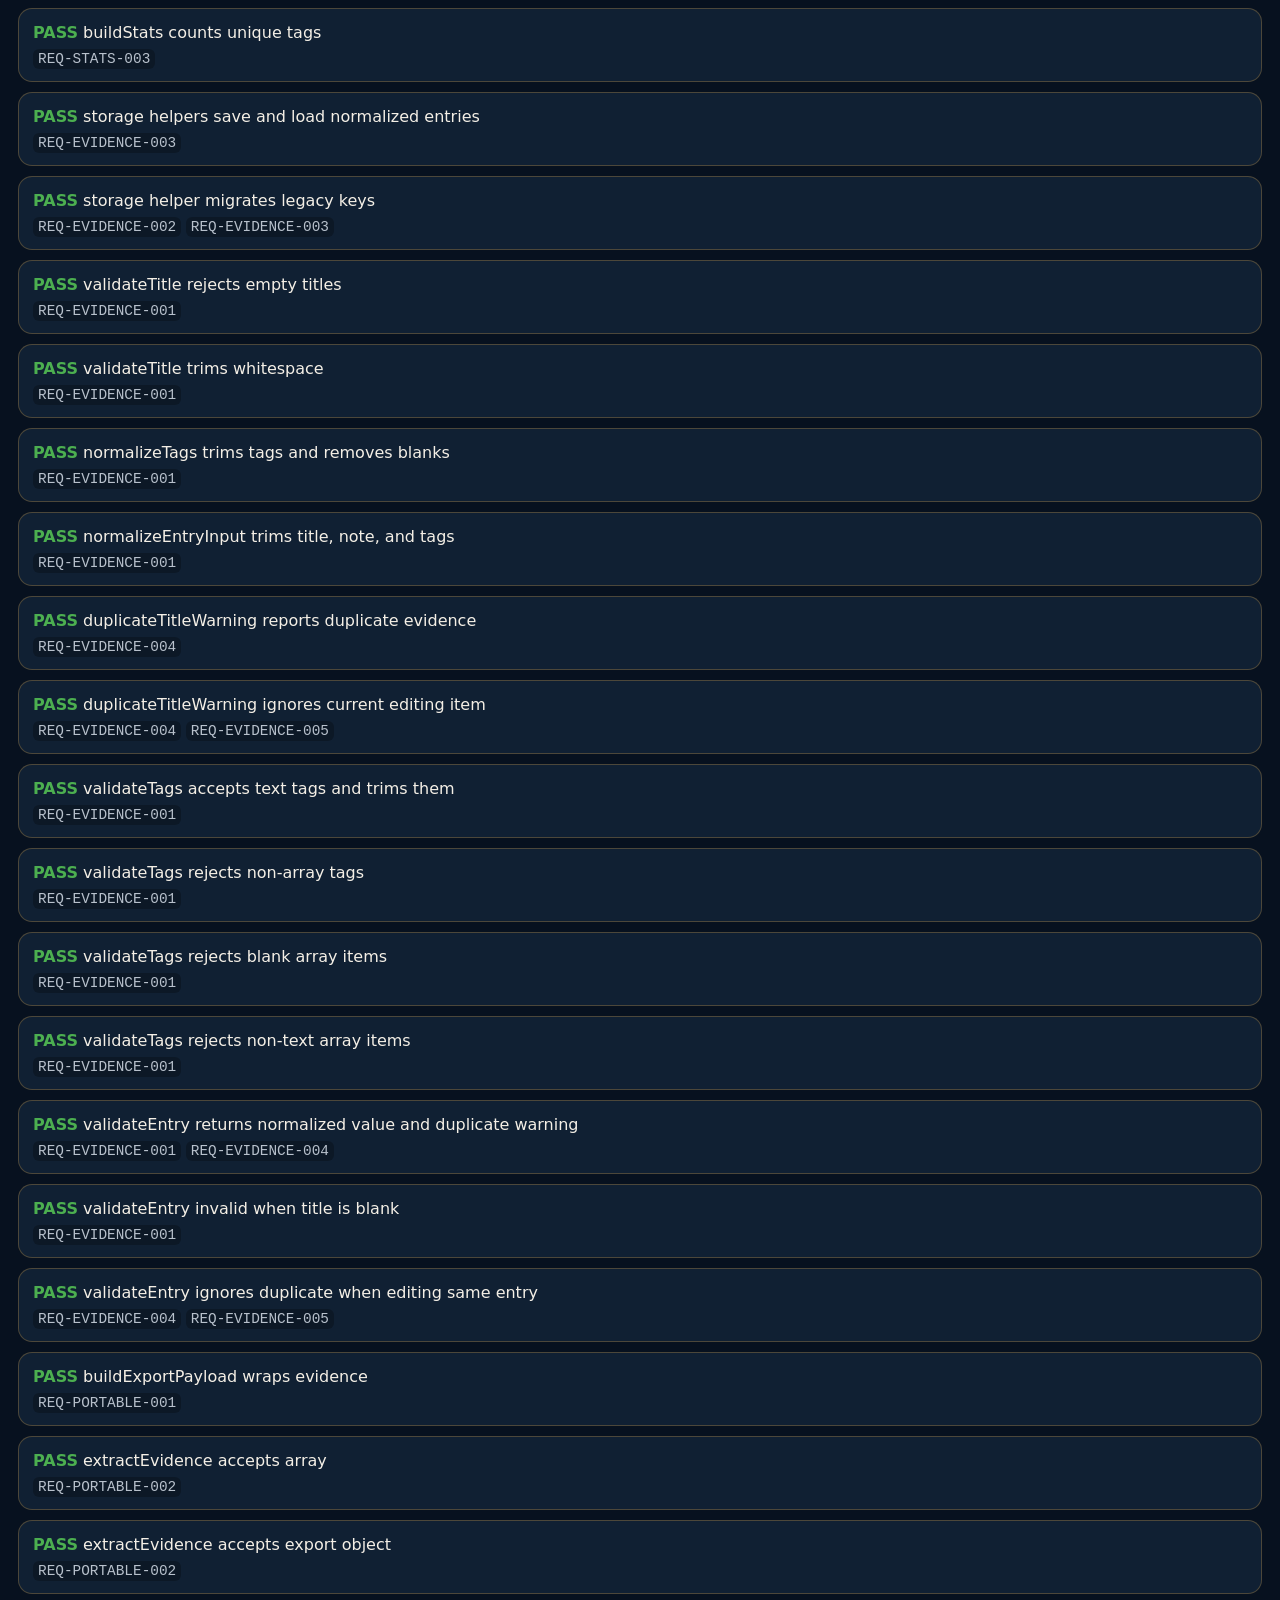
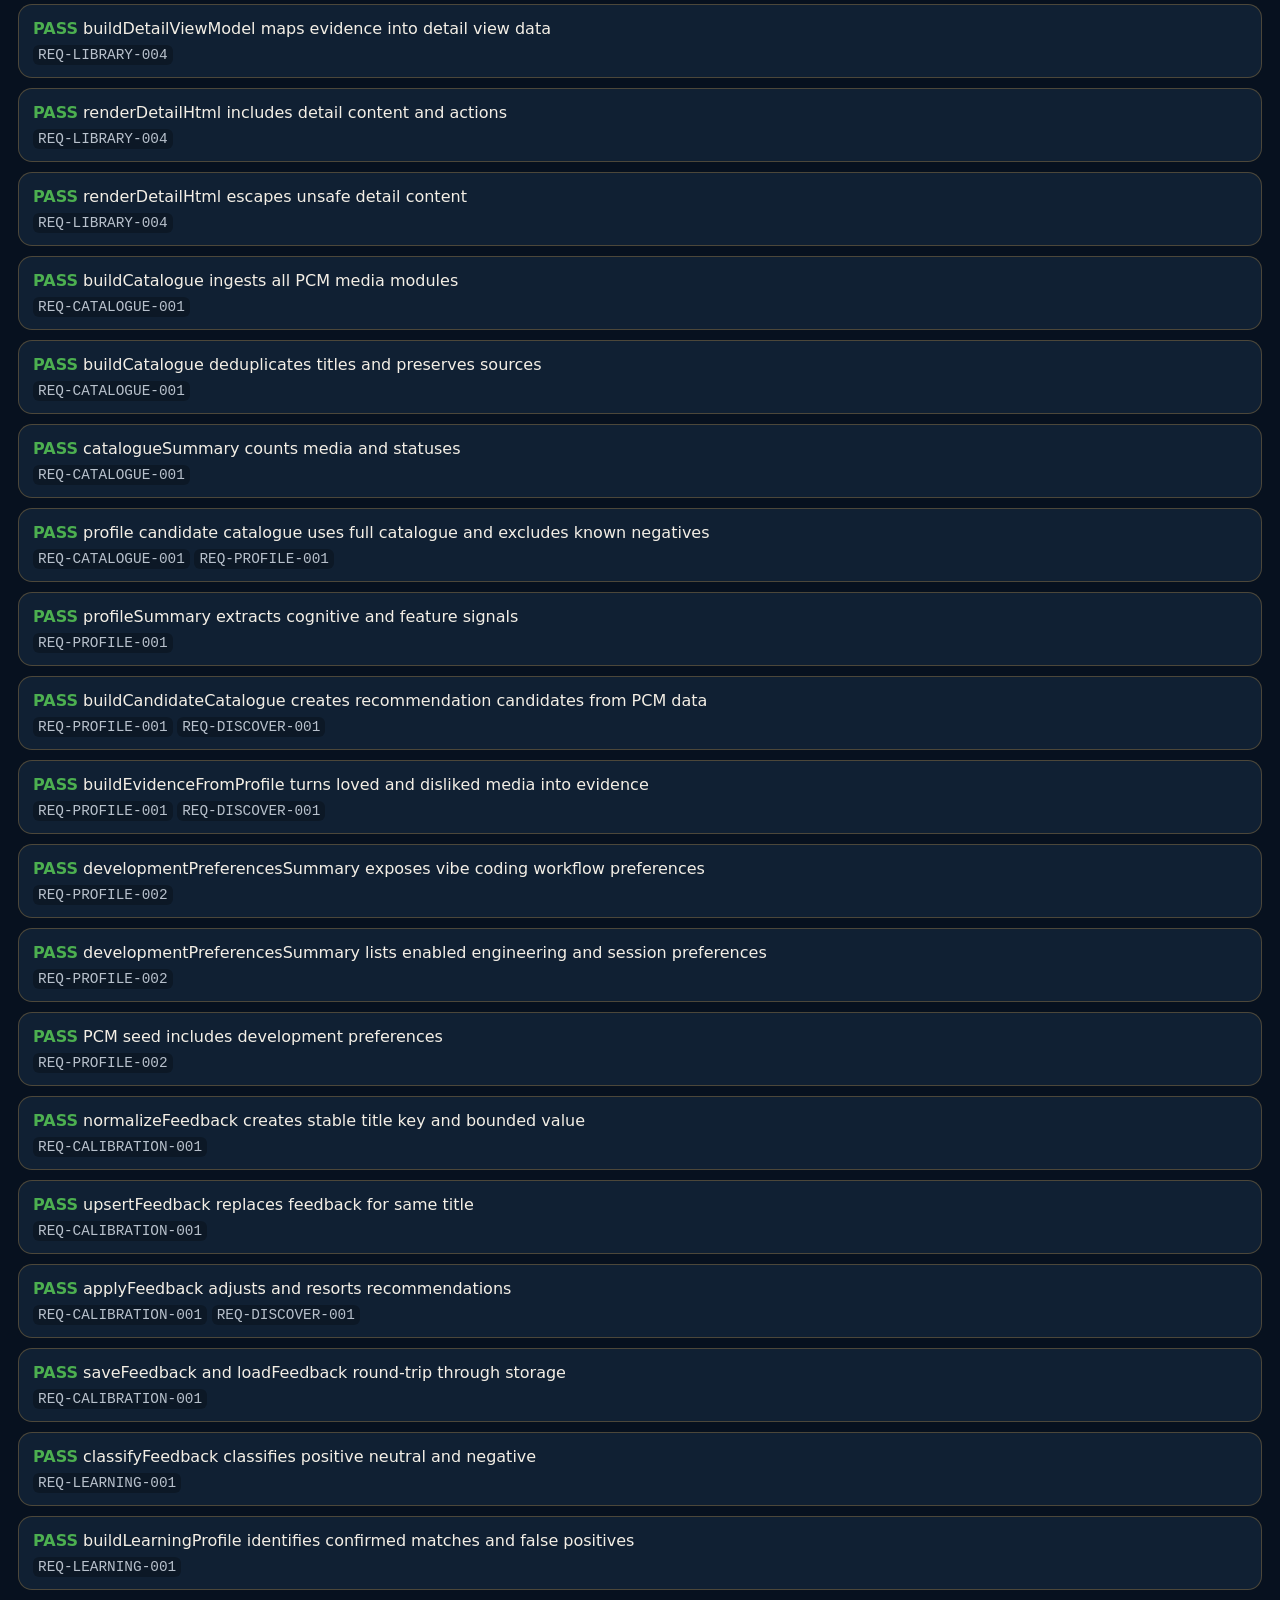
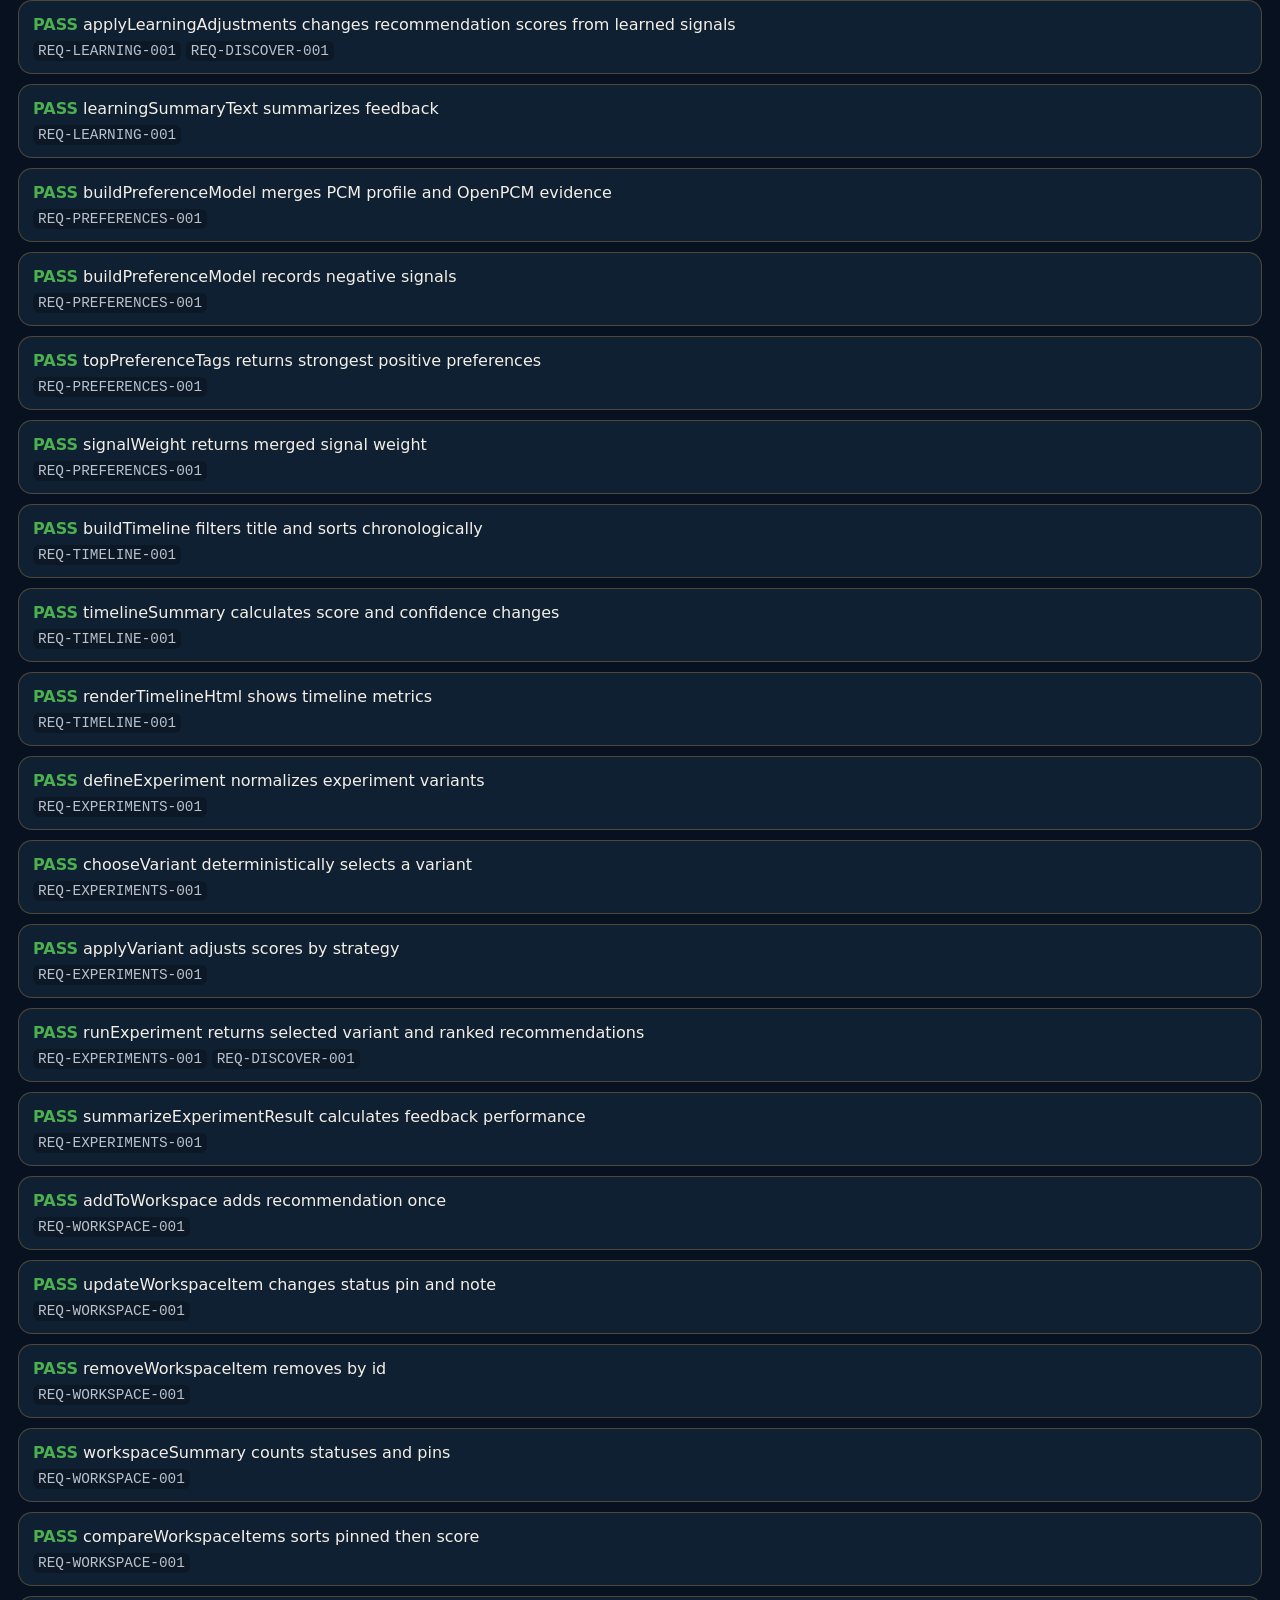
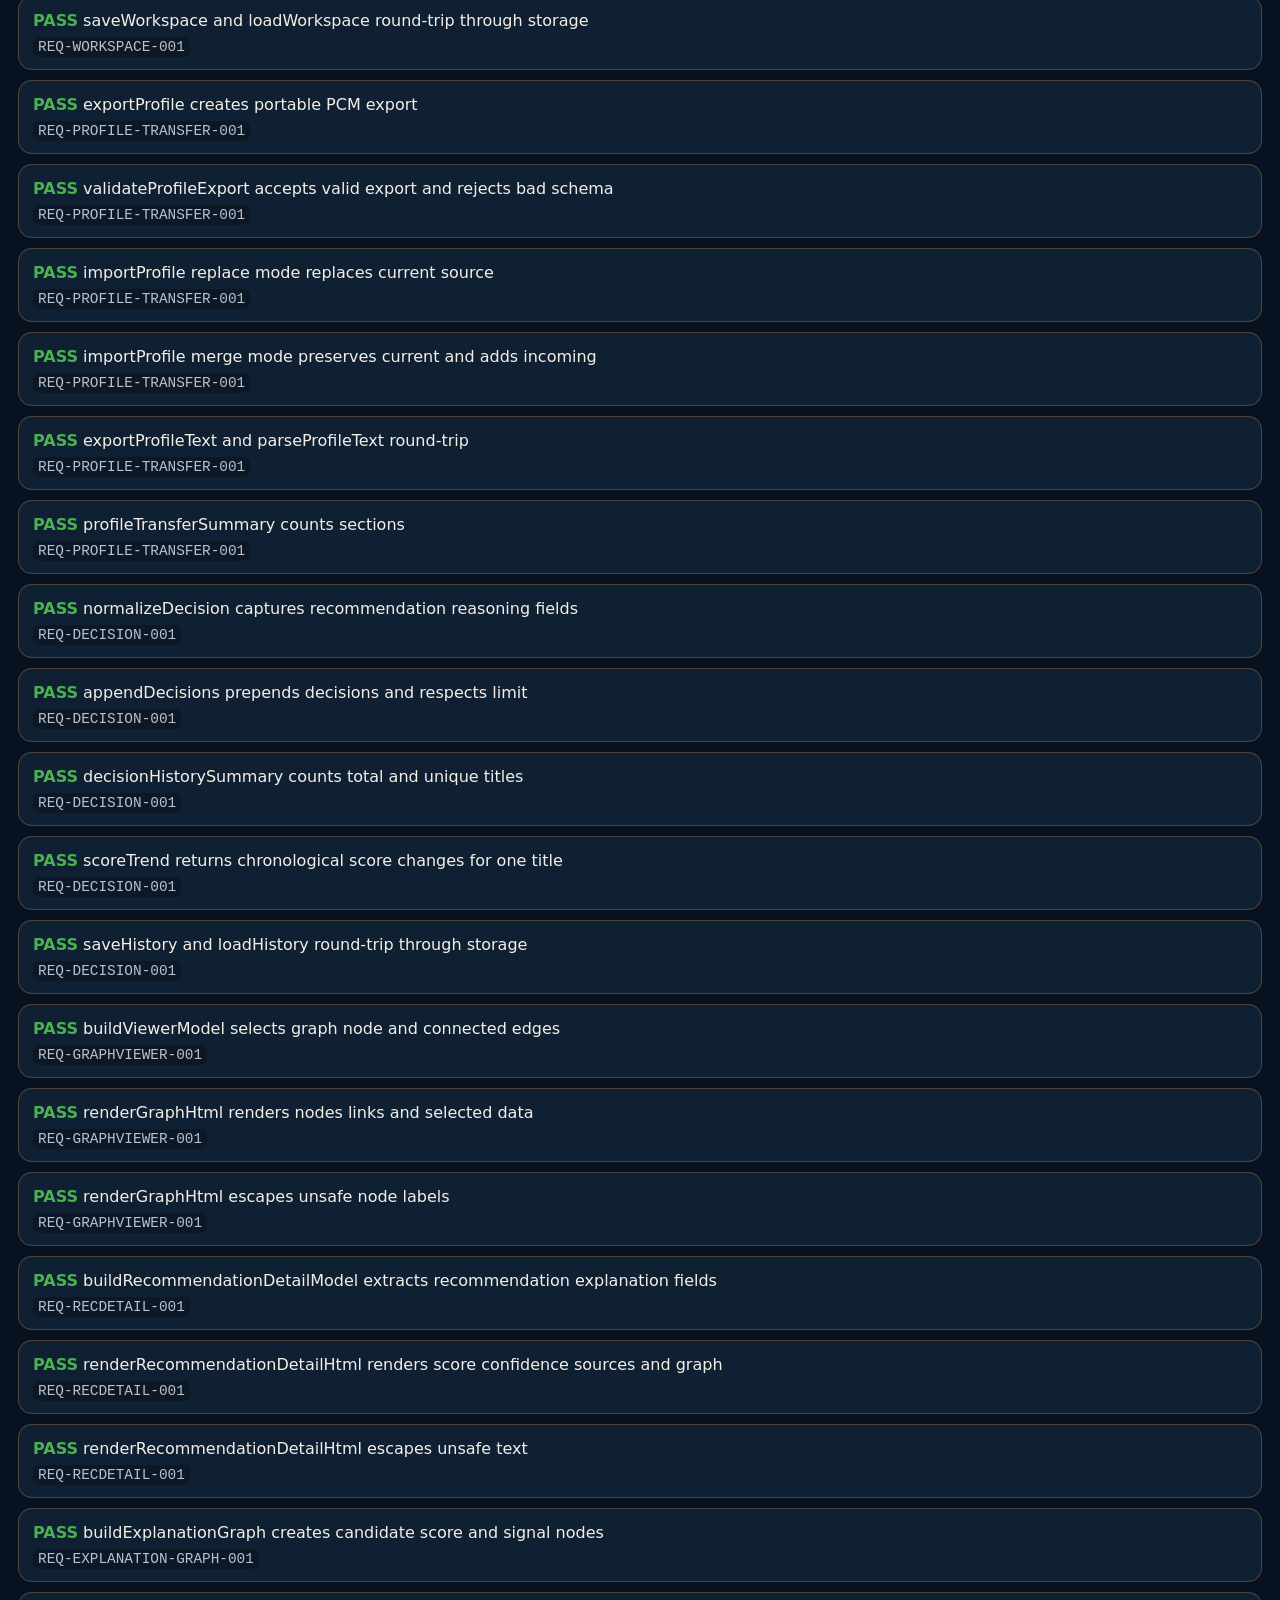
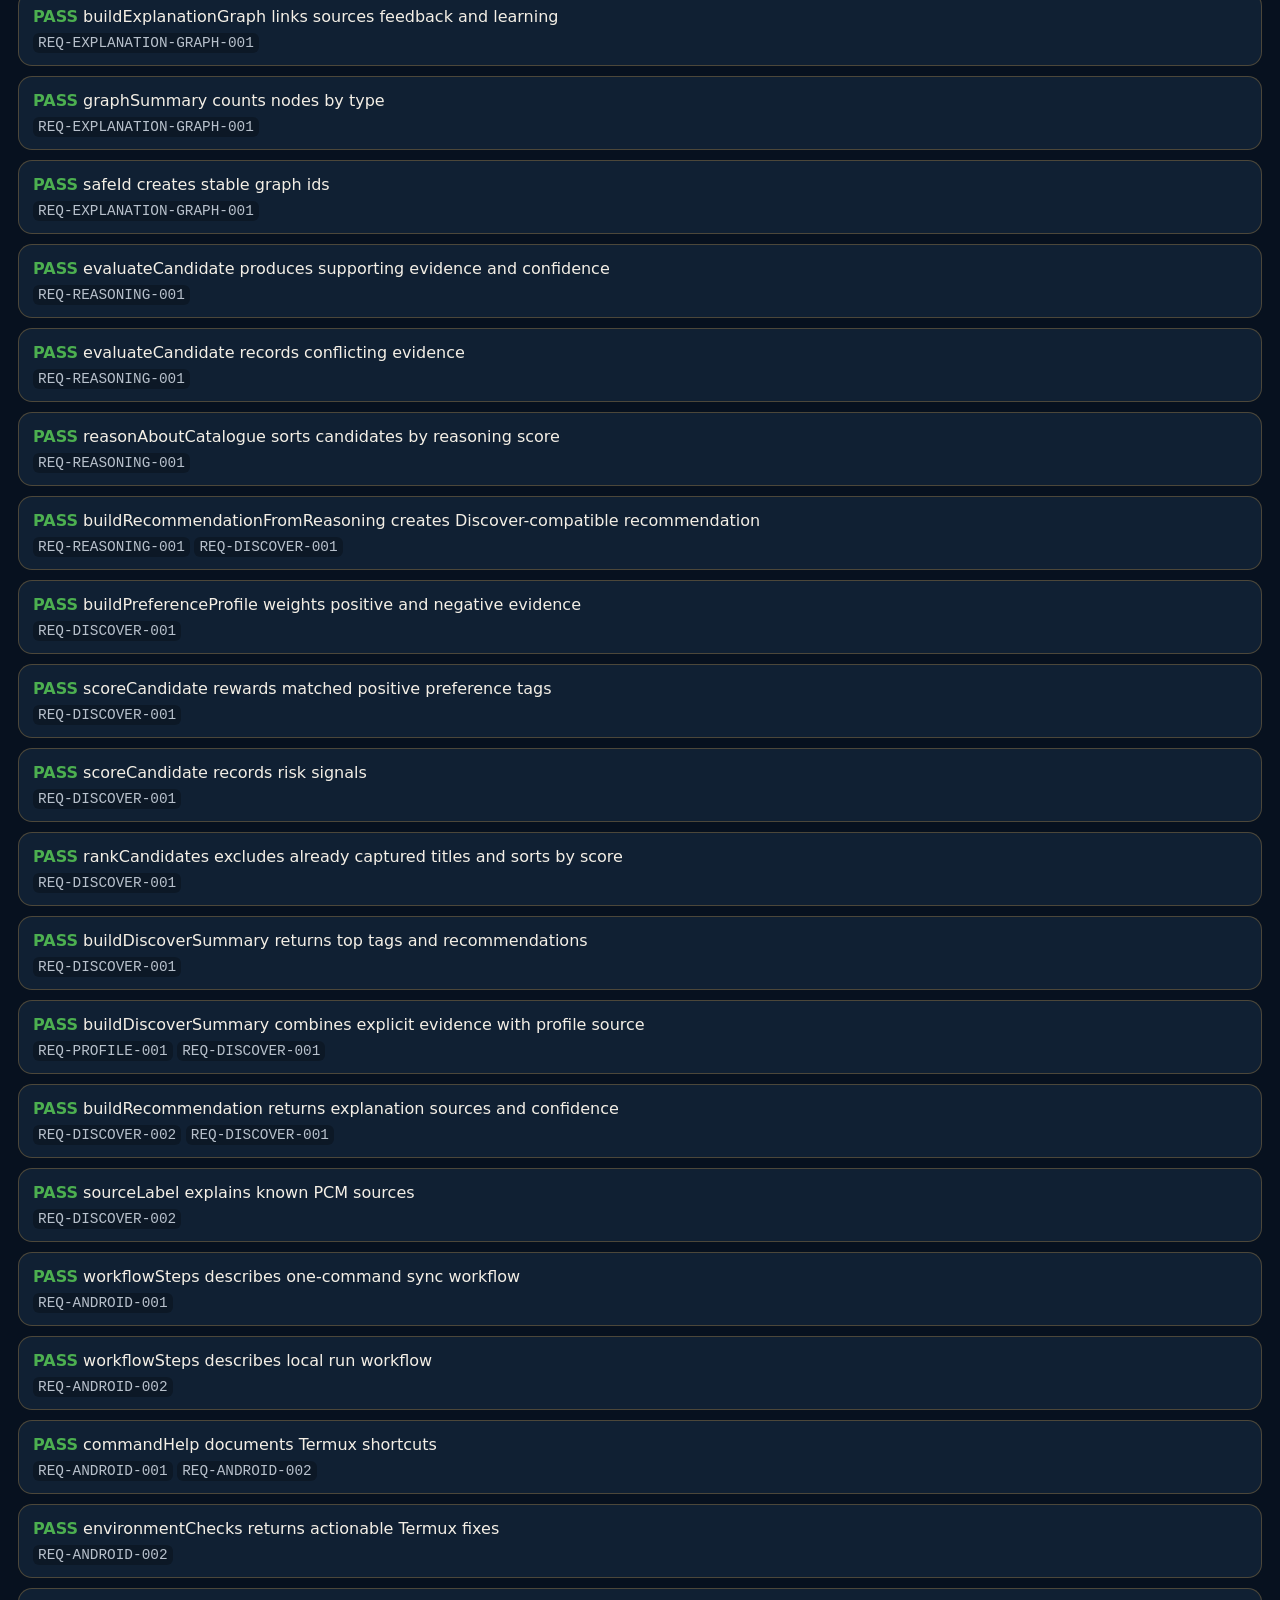
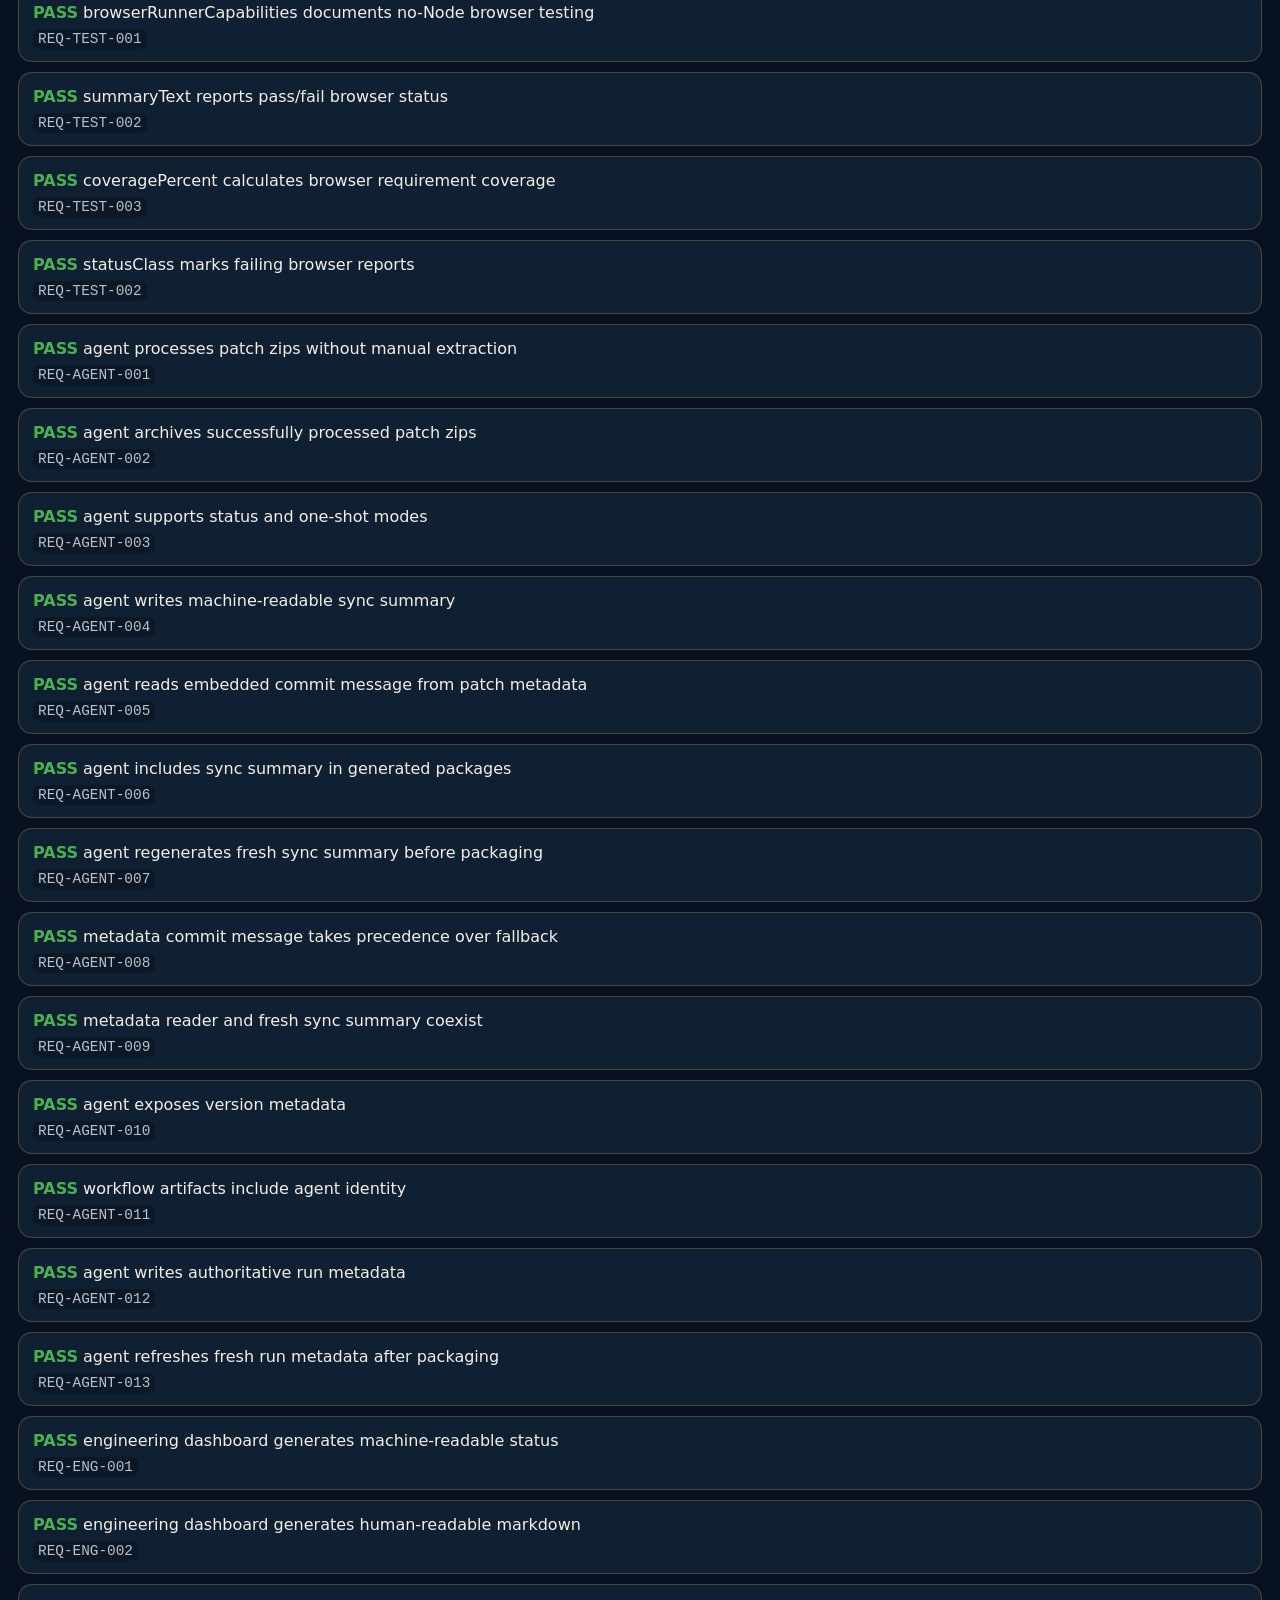
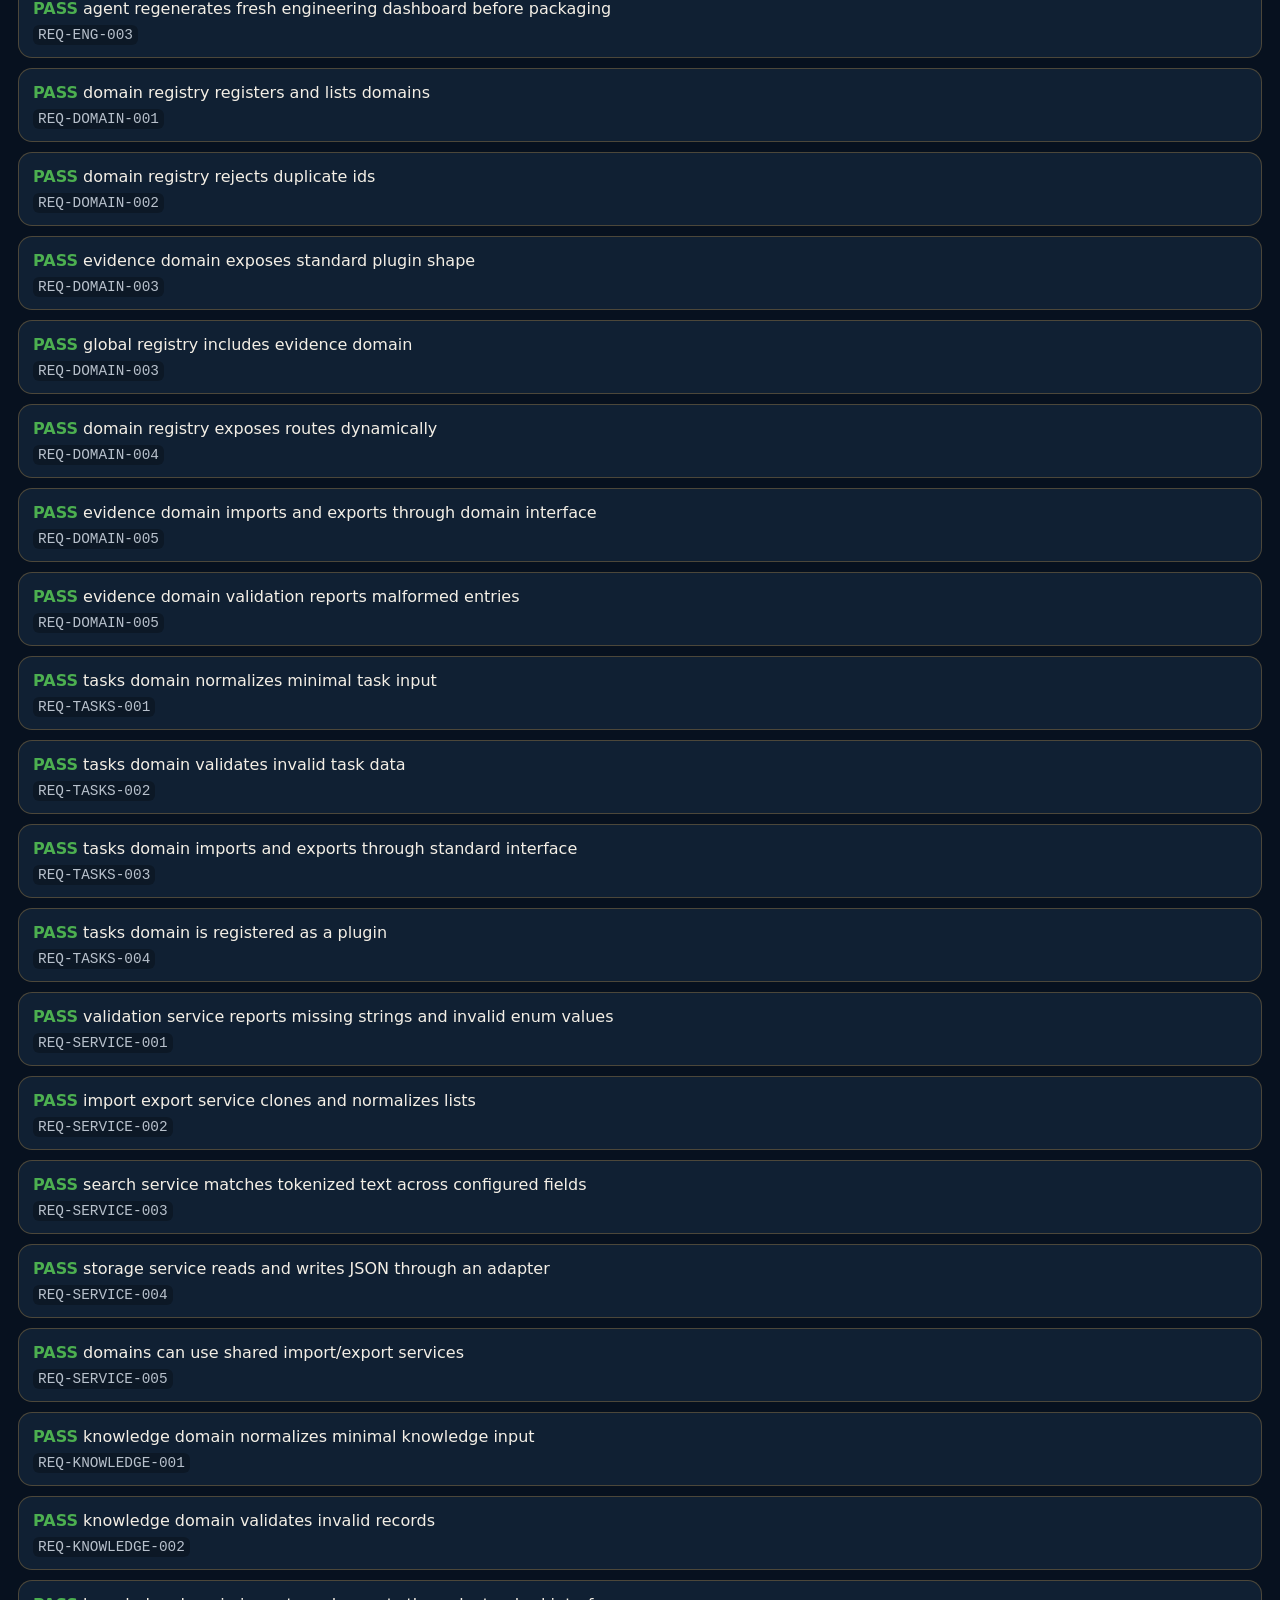
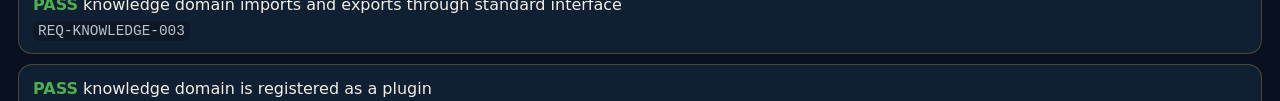
==== commit cc8758f8: "feat(knowledge): add knowledge domain plugin" ====
--- a/tests/test.html
+++ b/tests/test.html
@@ -30,6 +30,7 @@
   <script src="../src/services/storage.js"></script>
   <script src="../src/domains/evidence/evidence-domain.js"></script>
   <script src="../src/domains/tasks/tasks-domain.js"></script>
+  <script src="../src/domains/knowledge/knowledge-domain.js"></script>
   <script src="../src/domains.js"></script>
   <script src="../src/core/evidence.js"></script>
   <script src="../src/core/validation.js"></script>
@@ -81,5 +82,6 @@
   <script src="domain-registry-tests.js"></script>
   <script src="tasks-domain-tests.js"></script>
   <script src="shared-services-tests.js"></script>
+  <script src="knowledge-domain-tests.js"></script>
 </body>
 </html>
